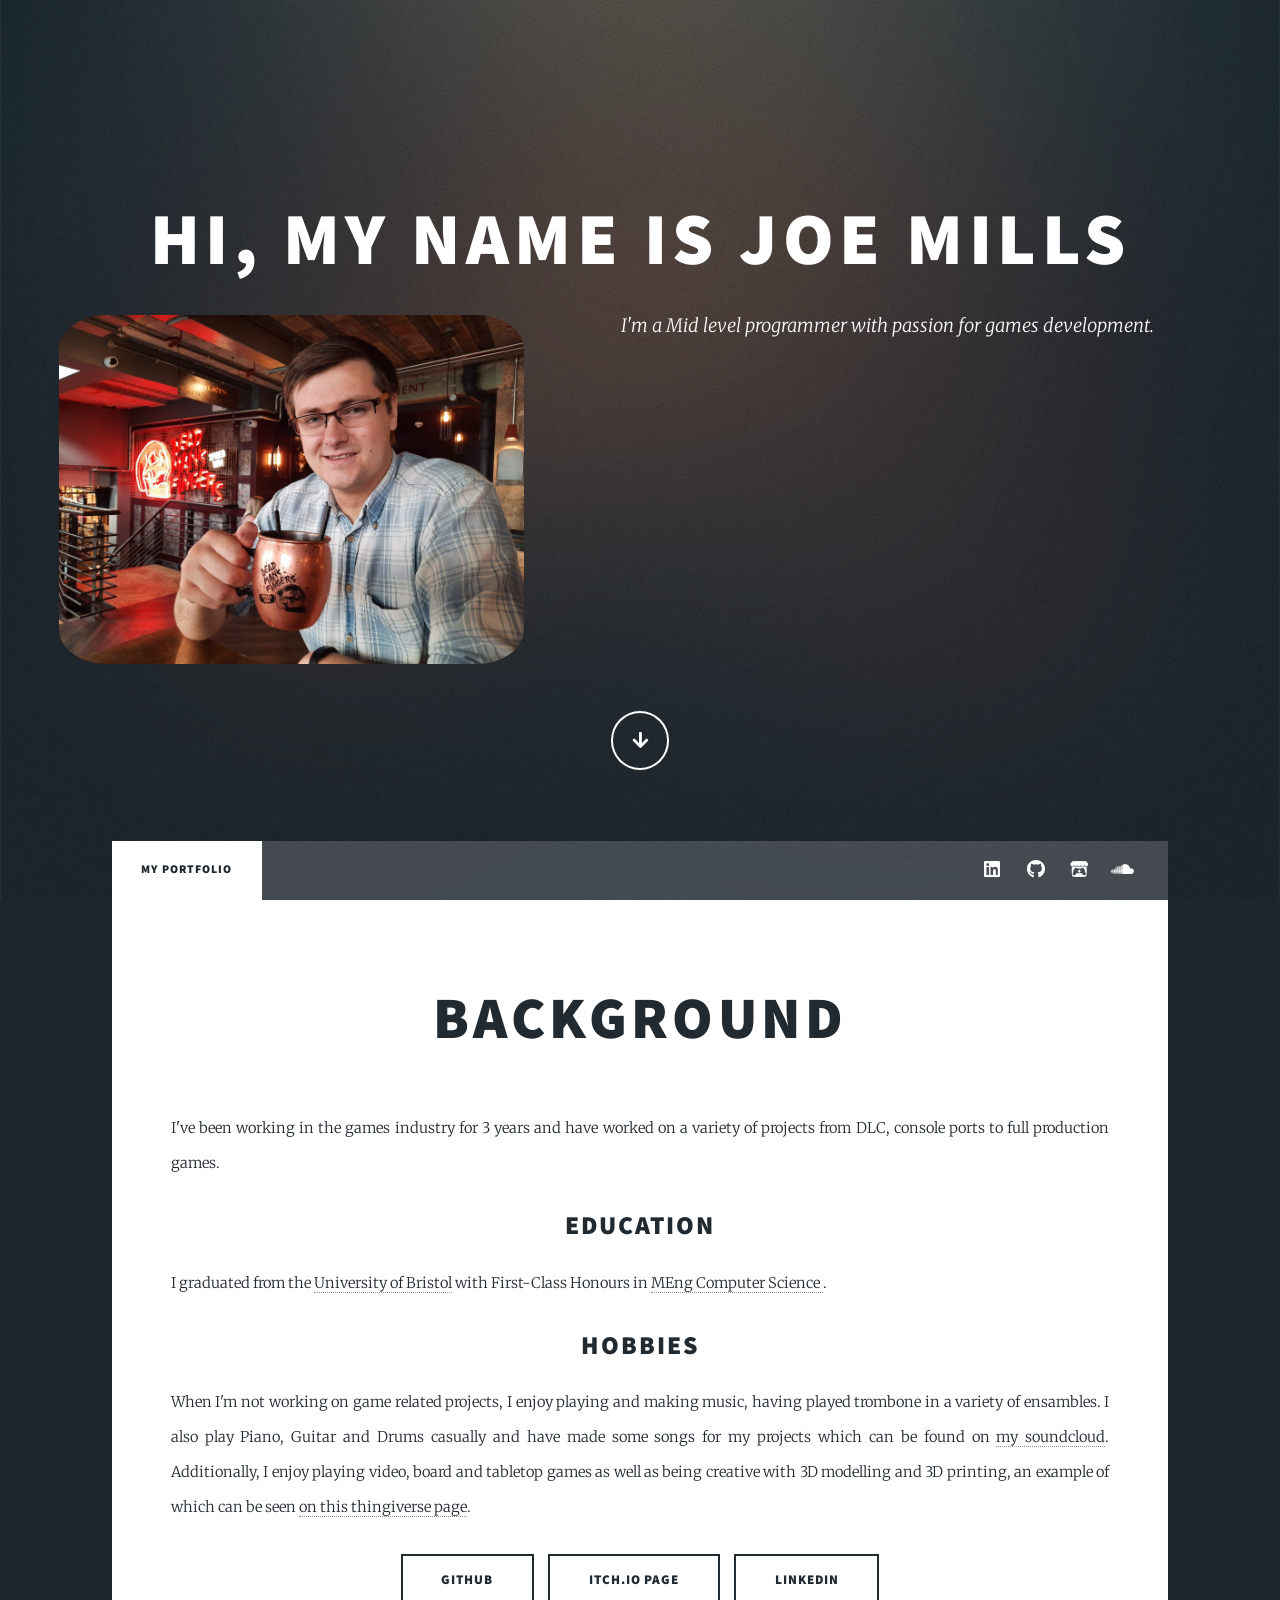
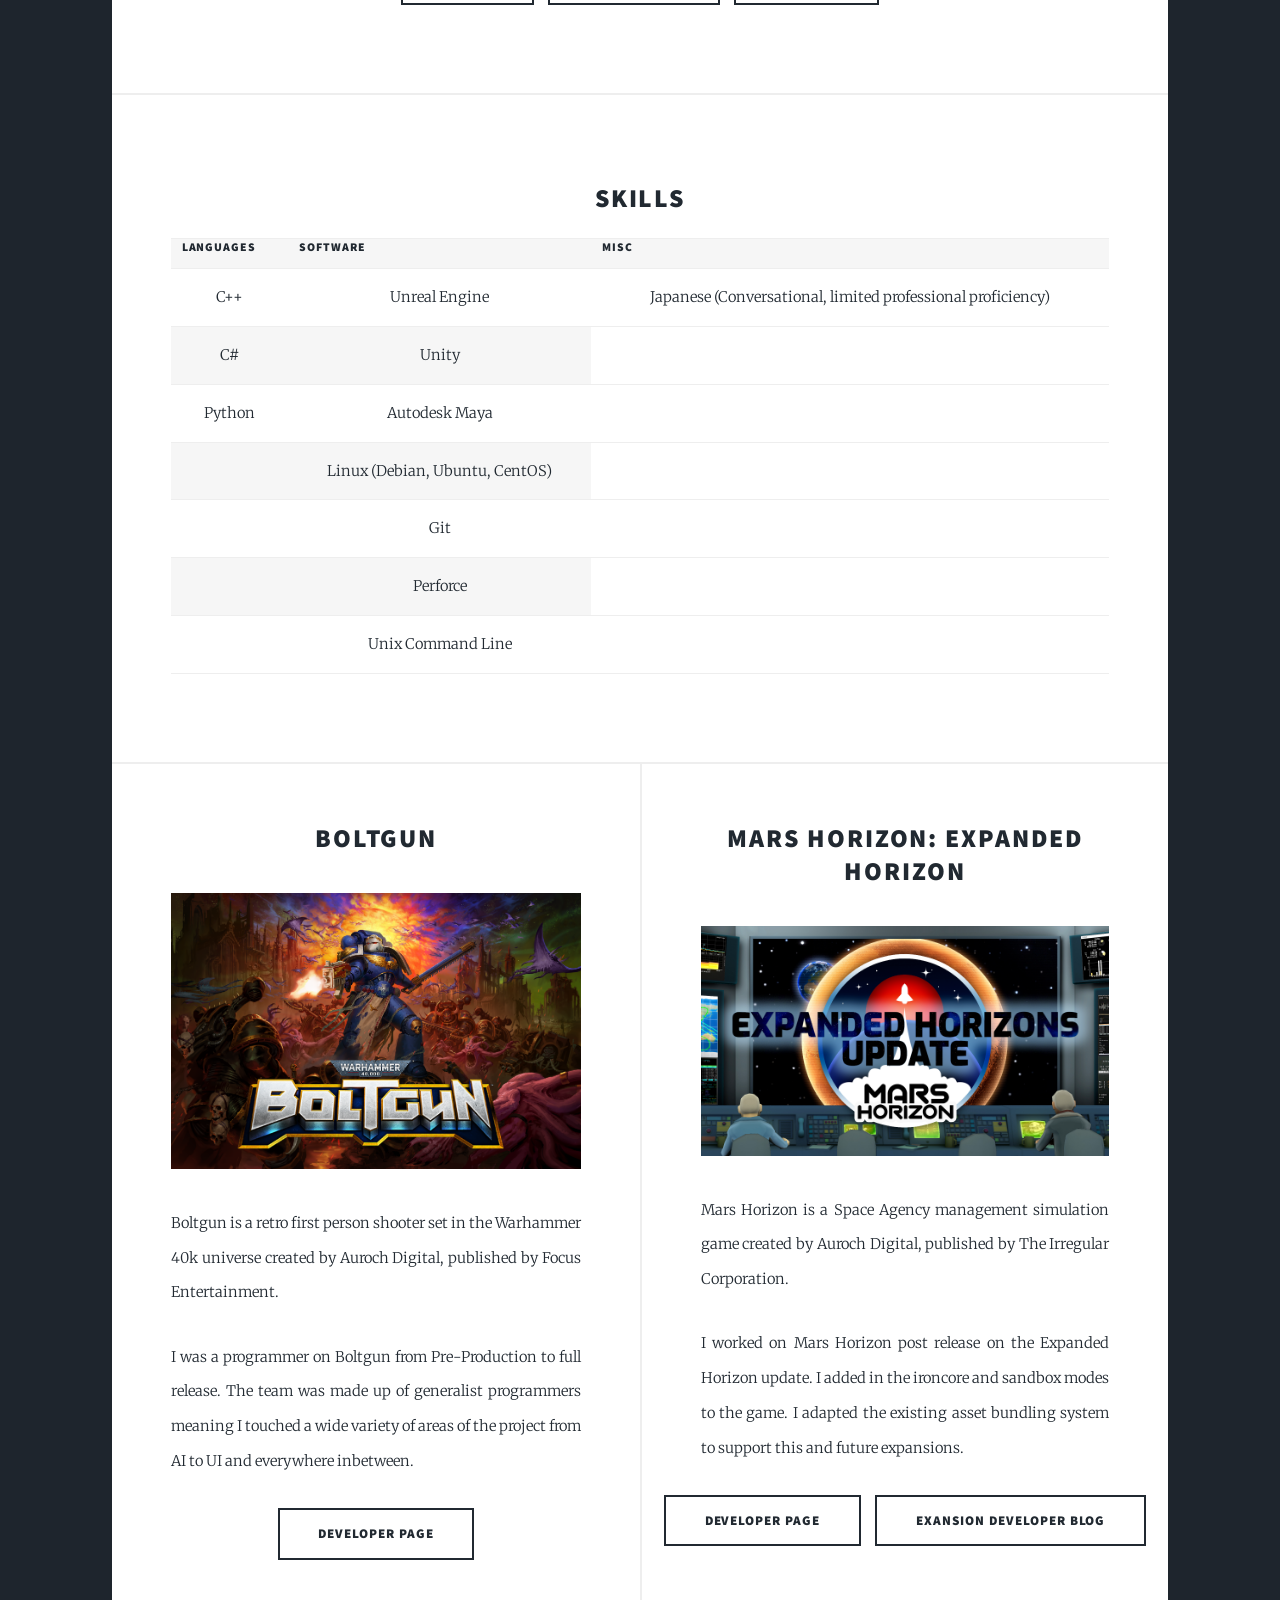
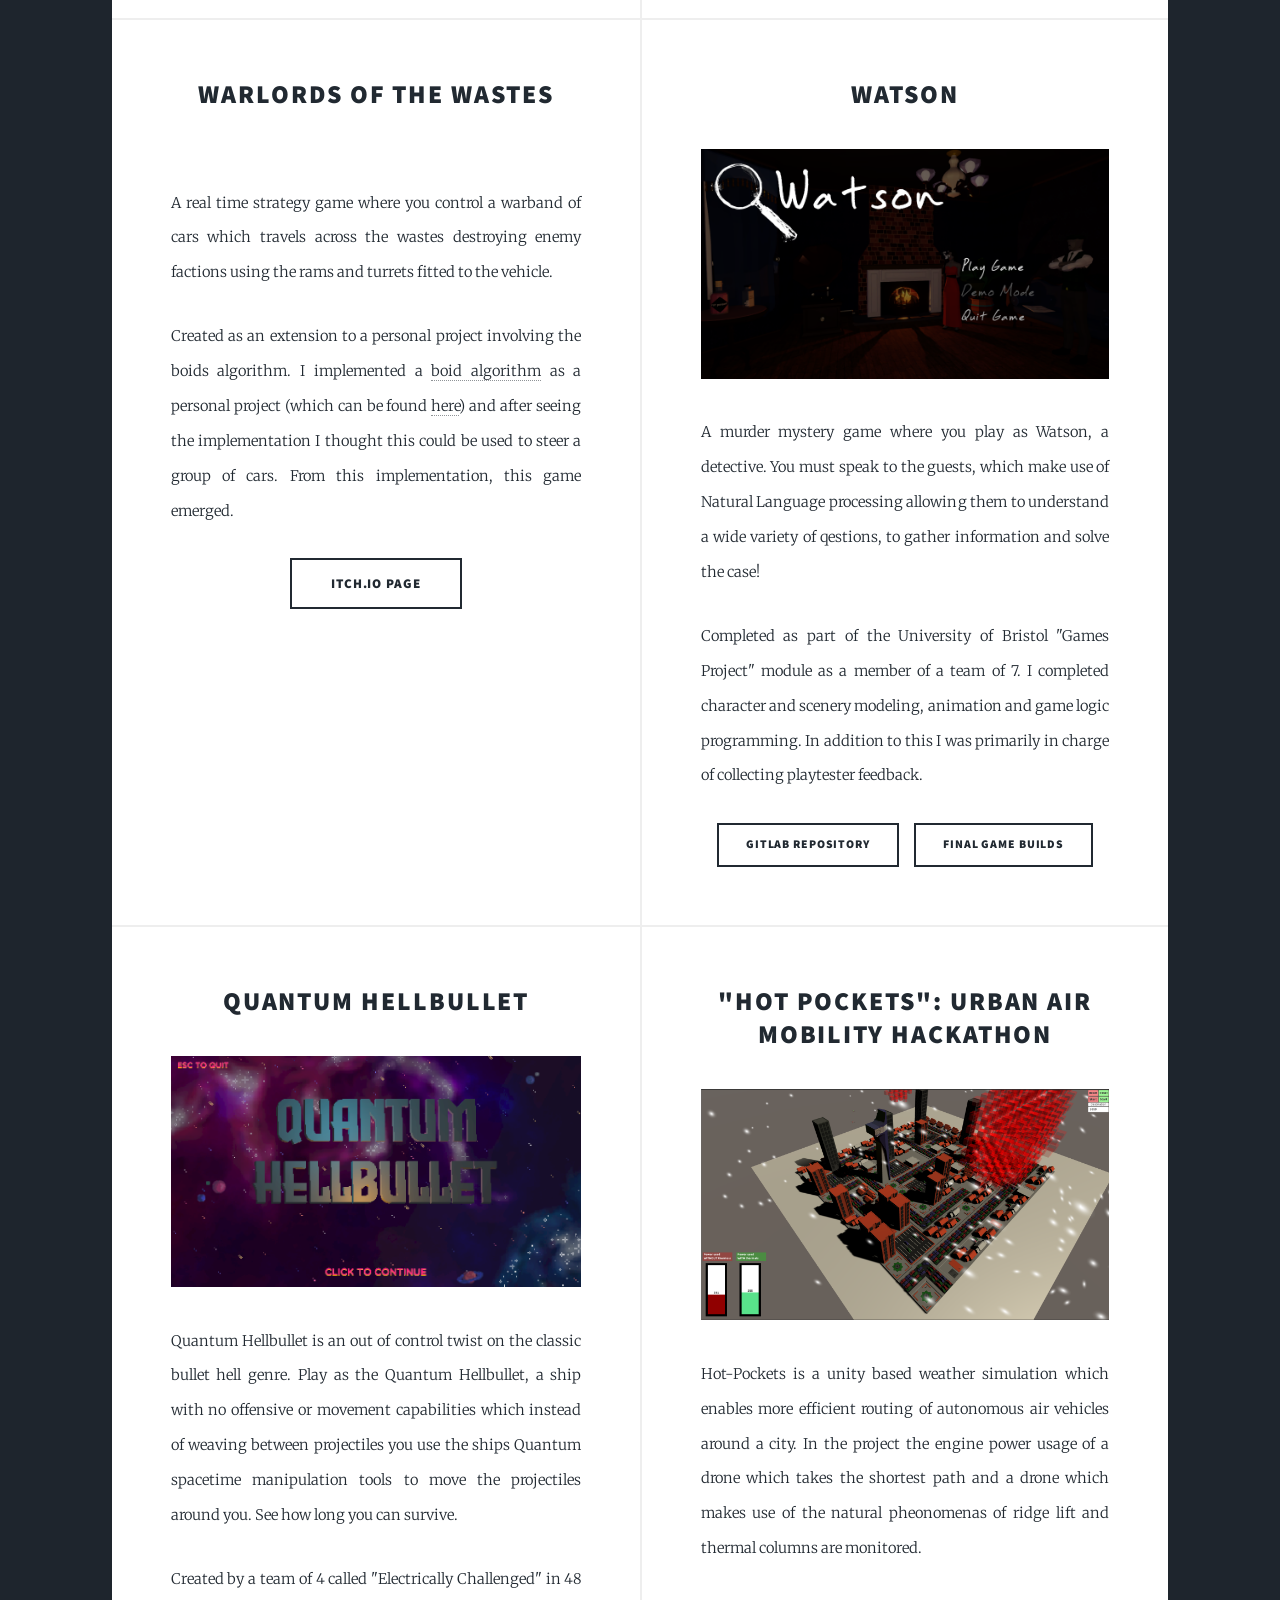
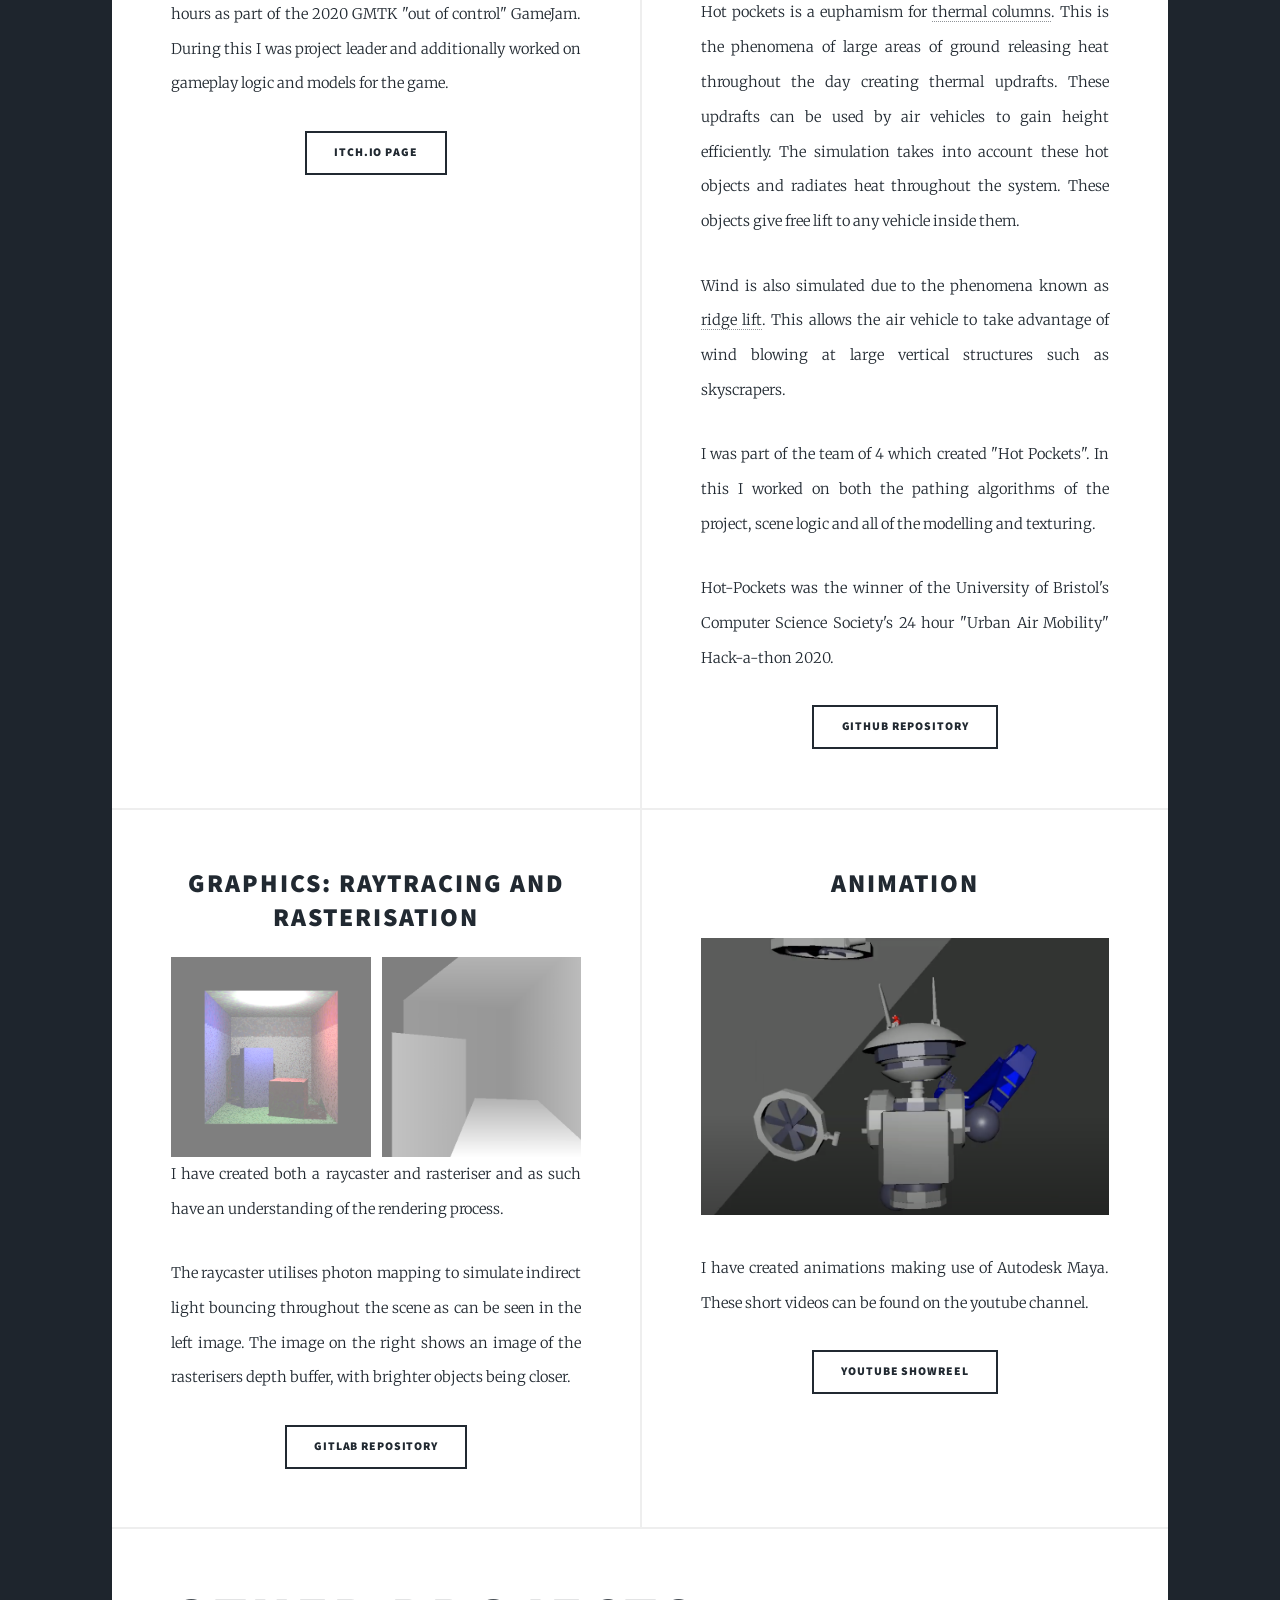
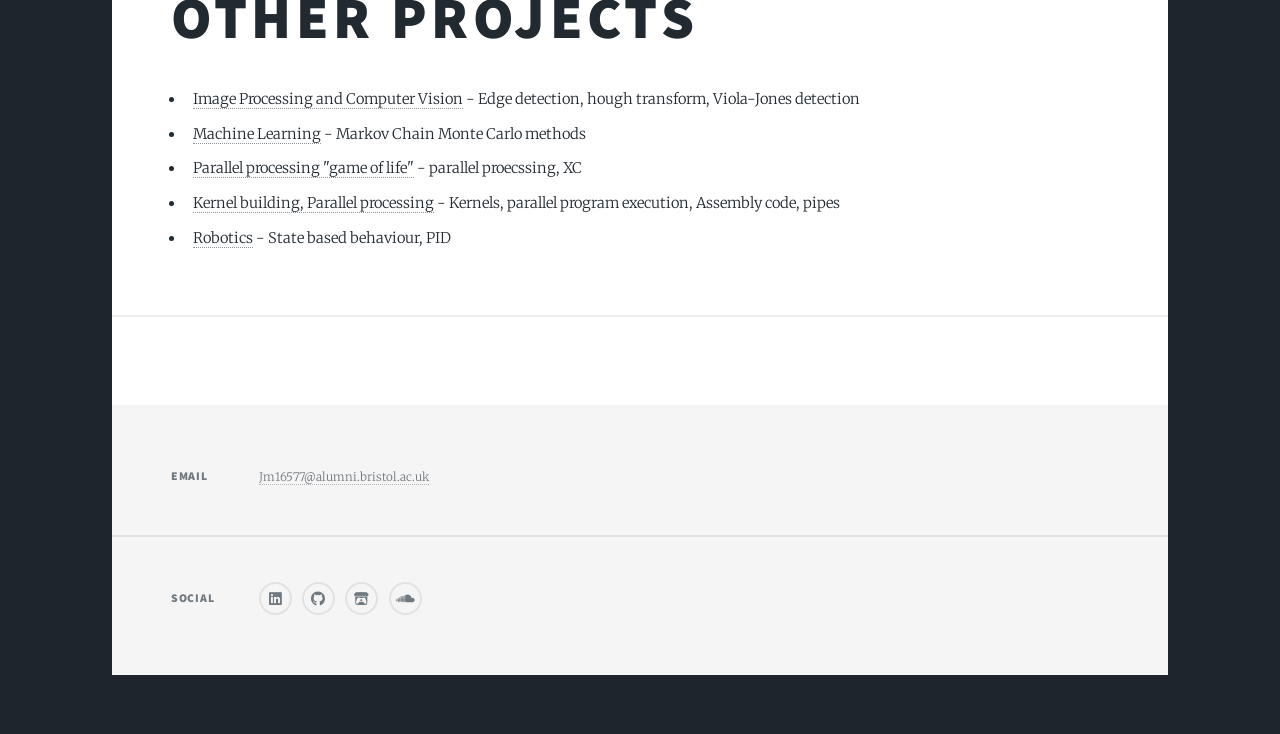
==== index.html @ 76e31ae1 "Adding profesional projects" ====
<!DOCTYPE HTML>
<!--
	Massively by HTML5 UP
	html5up.net | @ajlkn
	Free for personal and commercial use under the CCA 3.0 license (html5up.net/license)
-->

<html>
	<head>
		<title>Joseph Mills Portfolio</title>
		<meta charset="utf-8" />
		<meta name="viewport" content="width=device-width, initial-scale=1, user-scalable=no" />
		<link rel="stylesheet" href="assets/css/main.css" />
		<noscript><link rel="stylesheet" href="assets/css/noscript.css" /></noscript>
	</head>
	<body class="is-preload">

		<!-- Wrapper -->
			<div id="wrapper" class="fade-in">

				<!-- Intro -->
					<div id="intro">
						<h1>Hi, my name is Joe Mills</h1>
						<p>
							<span class="image left"><img src="images/JosephMills.jpg"></img></span>
							I'm a Mid level programmer with passion for games development.
						</p>
						<ul class="actions">
							<li><a href="#main" class="button icon solid solo fa-arrow-down scrolly">Continue</a></li>
						</ul>
					</div>

				<!-- Header -->
					<header id="header">
						<a href="index.html" class="logo">Joe Mills</a>
					</header>

				<!-- Nav -->
					<nav id="nav">
						<ul class="links">
							<li class="active"><a href="index.html">My portfolio</a></li>
						</ul>
						<ul class="icons">
							<li><a href="https://www.linkedin.com/in/joseph-mills-perjoeadastra/" class="icon brands fa-linkedin"><span class="label">LinkedIn</span></a></li>
							<li><a href="https://github.com/PerJoeAdAstra" class="icon brands fa-github"><span class="label">GitHub</span></a></li>
							<li><a href="https://itch.io/profile/plucky" class="icon brands fa-itch-io"><span class="label">Itch</span></a></li>
							<li><a href="https://soundcloud.com/plucky_tunes" class="icon brands fa-soundcloud"><span class="label">soundcloud</span></a></li>
						</ul>
					</nav>

				<!-- Main -->
					<div id="main">

						<!-- Featured Post -->
							<article class="post featured">
								<header class="major">
									<h2>Background</h2>
								</header>
								<p>
									I've been working in the games industry for 3 years and have worked on a variety of projects from DLC, console ports to full production games.
								</p>
								<header class="minor">
									<h2>Education</h2>
								</header>
								<p>
									I graduated from the <a href=https://www.bristol.ac.uk/>University of Bristol</a> with First-Class Honours in <a href=http://www.bristol.ac.uk/study/undergraduate/computer-science/meng-comp-sci/> MEng Computer Science </a>.
								</p>
								<header class="minor">
									<h2>Hobbies</h2>
								</header>
								<p>
									When I'm not working on game related projects, I enjoy playing
									and making music, having played trombone in a
									variety of ensambles. I also play Piano, Guitar and Drums
									casually and have made some songs for my projects which can be
									found on <a href="https://soundcloud.com/plucky_tunes">my soundcloud</a>.
									Additionally, I enjoy playing video, board
								  and tabletop games as well as being creative with 3D
									modelling and 3D printing, an example of which can be seen
									<a href=https://www.thingiverse.com/thing:4607211>on this thingiverse page</a>.
								</p>
								<ul class="actions special">
									<li><a href="https://github.com/PerJoeAdAstra" class="button large">Github</a></li>
									<li><a href="https://itch.io/profile/plucky" class="button large">Itch.io page</a></li>
									<li><a href="https://www.linkedin.com/in/joseph-mills-perjoeadastra/" class="button large">LinkedIn</a></li>
								</ul>
							</article>

							<article class="post featured">
								<header class="minor">
									<h2>Skills</h2>
								</header>
								<table>
									<tr>
										<th>Languages</th>
										<th>Software</th>
										<th>Misc</th>
									</tr>
									<tr>
										<td>C++</td>
										<td>Unreal Engine</td>
										<td>Japanese (Conversational, limited professional proficiency)</td>
									</tr>
								<tr>
									<td>C#</td>
									<td>Unity</td>
								</tr>
								<tr>
									<td>Python</td>
									<td>Autodesk Maya</td>
								</tr>
								<tr>
									<td></td>
									<td>Linux (Debian, Ubuntu, CentOS)</td>
								</tr>
								<tr>
									<td></td>
									<td>Git</td>
								</tr>
								<tr>
									<td></td>
									<td>Perforce</td>
								</tr>
								<tr>
									<td></td>
									<td>Unix Command Line</td>
								</tr>
								</table>
							</article>

						<!-- Posts -->
							<section class="posts">
								<article>
									<header>
										<h2><a href="https://www.aurochdigital.com/warhammer-boltgun">Boltgun</a></h2>
									</header>
									<a href="https://www.aurochdigital.com/warhammer-boltgun" class="image fit"><img src="images/Boltgun.png" alt="" /></a>
									<p>
										Boltgun is a retro first person shooter set in the Warhammer 40k universe created by Auroch Digital, published by Focus Entertainment.
									</p>
									<p>
										I was a programmer on Boltgun from Pre-Production to full release.
										The team was made up of generalist programmers meaning I touched a wide variety of areas
										of the project from AI to UI and everywhere inbetween.
									</p>
									<ul class="actions special">
										<li><a href="https://www.aurochdigital.com/warhammer-boltgun" class="button large">Developer page</a></li>
									</ul>
								</article>
								<article>
									<header>
										<h2><a href="https://www.aurochdigital.com/blog/2021/5/20/mars-horizon-free-update">Mars Horizon: Expanded Horizon</a></h2>
									</header>
									<a href="https://www.aurochdigital.com/blog/2021/5/20/mars-horizon-free-update" class="image fit"><img src="images/MarsHorizon_ExpandedHorizons.png" alt="" /></a>
									<p>
										Mars Horizon is a Space Agency management simulation game created by Auroch Digital, published by The Irregular Corporation.
									</p>
									<p>
										I worked on Mars Horizon post release on the Expanded Horizon update.
										I added in the ironcore and sandbox modes to the game.
										I adapted the existing asset bundling system to support this and future expansions.
									</p>
									<ul class="actions special">
										<li><a href="https://www.aurochdigital.com/marshorizonvideogame" class="button large">Developer Page</a></li>
										<li><a href="https://www.aurochdigital.com/blog/2021/5/20/mars-horizon-free-update" class="button large">Exansion Developer Blog</a></li>
									</ul>
								</article>
								<article>
									<header>
										<h2><a href="https://plucky.itch.io/warlords-of-the-wastes">Warlords of the Wastes</a></h2>
									</header>
									<a href="https://plucky.itch.io/warlords-of-the-wastes" class="image fit"><img src="images/WOTW.png" alt="" /></a>
									<p>
										A real time strategy game where you control a warband of cars
										which travels across the wastes destroying enemy factions using the
										rams and turrets fitted to the vehicle.
									</p>
									<p>
										Created as an extension to a personal project involving the boids algorithm.
										I implemented a <a href="https://en.wikipedia.org/wiki/Boids" >boid algorithm</a>
										as a personal project (which can be found <a href="https://github.com/PerJoeAdAstra/Boids">here</a>)
										and after seeing the implementation I thought this could be used to steer a group of cars.
										From this implementation, this game emerged.
									</p>
									<ul class="actions special">
										<li><a href="https://plucky.itch.io/warlords-of-the-wastes" class="button large">Itch.io page</a></li>
									</ul>
								</article>
								<article>
									<header>
										<h2><a href="https://gitlab.com/uobrassmonkey/game">Watson</h2>
									</header>
									<a href="https://gitlab.com/uobrassmonkey/game" class="image fit"><img src="images/Watson.png" alt="" /></a>
									<p>
										A murder mystery game where you play as Watson, a detective.
										You must speak to the guests, which make use of Natural Language processing
										allowing them to understand a wide variety of qestions, to gather information
										and solve the case!
									</p>
									<p>
										Completed as part of the University of Bristol "Games Project"
										module as a member of a team of 7. I completed character and scenery modeling,
										animation and game logic programming. In addition to this I was primarily in charge of collecting
										playtester feedback.
									</p>
									<ul class="actions special">
										<li><a href="https://gitlab.com/uobrassmonkey/game" class="button">GitLab Repository</a></li>
										<li><a href="https://gitlab.com/uobrassmonkey/game/-/tree/refactor-code-tidying/BuiltGame" class="button">Final Game builds</a></li>
									</ul>
								</article>
								<article>
									<header>
										<h2><a href="https://electrically-challenged.itch.io/quantum-hellbullet">Quantum Hellbullet</h2>
									</header>
									<a href="https://electrically-challenged.itch.io/quantum-hellbullet" class="image fit"><img src="images/QuantumHellbullet.png" alt="" /></a>
									<p>
										Quantum Hellbullet is an out of control twist on the classic bullet hell genre.
										Play as the Quantum Hellbullet, a ship with no offensive or movement capabilities
										which instead of weaving between projectiles you use the ships Quantum
										spacetime manipulation tools to move the projectiles around you. See how long you
										can survive.
									</p>
									<p>
										Created by a team of 4 called "Electrically Challenged" in 48 hours
										as part of the 2020 GMTK "out of control" GameJam.
										During this I was project leader and additionally worked on gameplay logic and models for the game.
									</p>
									<ul class="actions special">
										<li><a href="https://electrically-challenged.itch.io/quantum-hellbullet" class="button">Itch.io page</a></li>
									</ul>
								</article>
								<article>
									<header>
										<h2><a href="https://github.com/PerJoeAdAstra/Hot-Pockets">"Hot Pockets": Urban Air Mobility Hackathon</a></h2>
									</header>
									<a href="https://github.com/PerJoeAdAstra/Hot-Pockets" class="image fit"><img src="images/HotPockets.png" alt="" /></a>
									<p>
										Hot-Pockets is a unity based weather simulation which enables more efficient
										routing of autonomous air vehicles around a city. In the project the engine power
										usage of a drone which takes the shortest path and a drone which makes use of the
										natural pheonomenas of ridge lift and thermal columns are monitored.
									</p>
									<p>
										Hot pockets is a euphamism for <a href="https://en.wikipedia.org/wiki/Thermal">thermal columns</a>.

										This is the phenomena of large areas of ground releasing heat throughout the day creating thermal updrafts.
										These updrafts can be used by air vehicles to gain height efficiently. The simulation takes into account these hot objects and radiates heat
										throughout the system. These objects give free lift to any vehicle inside them.
									</p>
									<p>
										Wind is also simulated due to the phenomena known as <a href="https://en.wikipedia.org/wiki/Ridge_lift">ridge lift</a>.
										This allows the air vehicle to take advantage of wind blowing at large vertical structures such as skyscrapers.
									</p>
									<p>
										I was part of the team of 4 which created "Hot Pockets". In this I worked on both the pathing algorithms of the project,
										scene logic and all of the modelling and texturing.
									</p>
									<p>
										Hot-Pockets was the winner of the University of Bristol's Computer Science Society's 24 hour "Urban Air Mobility" Hack-a-thon 2020.
									</p>
									<ul class="actions special">
										<li><a href="https://github.com/PerJoeAdAstra/Hot-Pockets" class="button">Github Repository</a></li>
									</ul>
								</article>
								<article>
									<header>
										<h2><a href="#">Graphics: Raytracing and Rasterisation</a></h2>
									</header>

									<div class="row gtr-50 gtr-uniform">
										<div class="col-6">
											<a href="#" class="image fit">
												<img src="images/raytracing.bmp" alt=""></img>
											</a>
										</div>
										<div class="col-6">
											<a href="#" class="image fit">
												<img src="images/depthBuffer.bmp" alt=""></img>
											</a>
										</div>
									</div>
									<p>
										I have created both a raycaster and rasteriser and as such have an understanding of the rendering process.
									</p>
									<p>
										The raycaster utilises photon mapping to simulate indirect light bouncing throughout the scene as can be seen in the left image.
										The image on the right shows an image of the rasterisers depth buffer, with brighter objects being closer.
									</p>

									<ul class="actions special">
										<li><a href="https://gitlab.com/hs16597/graphics-coursework" class="button">Gitlab Repository</a></li>
									</ul>
								</article>
								<article>
									<header>
										<h2><a href="https://www.youtube.com/channel/UCzF8soazkoZIZgIssEN3vqQ">Animation</h2>
									</header>
									<a href="https://www.youtube.com/watch?v=5LSQkCvs8j0" class="image fit"><img src="images/animation.png" alt="" /></a>
									<p>
										I have created animations making use of Autodesk Maya.
										These short videos can be found on the youtube channel.
									</p>
									<ul class="actions special">
										<li><a href="https://www.youtube.com/channel/UCzF8soazkoZIZgIssEN3vqQ" class="button">Youtube Showreel</a></li>
									</ul>
								</article>
							</section>

							<section>
								<header>
									<h1>
										Other Projects
									</h1>
									<ul>
										<li><a href="https://github.com/PerJoeAdAstra/IPCV">Image Processing and Computer Vision</a> - Edge detection, hough transform, Viola-Jones detection</li>
										<li><a href="https://github.com/PerJoeAdAstra/MachineLearning">Machine Learning</a> - Markov Chain Monte Carlo methods</li>
										<li><a href="https://github.com/PerJoeAdAstra/ParallelComputing">Parallel processing "game of life"</a> - parallel proecssing, XC</li>
										<li><a href="https://github.com/PerJoeAdAstra/Kernel">Kernel building, Parallel processing</a> - Kernels, parallel program execution, Assembly code, pipes</li>
										<li><a href="https://github.com/PerJoeAdAstra/Robotics_Systems">Robotics</a> - State based behaviour, PID</li>
										<!--<li>SPE - Project management, </li>-->
										<!--<li>Symbols Patterns and Signals - K-means clustering, </li>-->
									</ul>
								</header>
							</section>

						<!-- Footer -->
							<footer>
							</footer>

					</div>

				<!-- Footer -->
					<footer id="footer">
						<section class="split contact">
							<section>
								<h3>Email</h3>
								<p><a href="#">Jm16577@alumni.bristol.ac.uk</a></p>
							</section>
							<section>
								<h3>Social</h3>
								<ul class="icons alt">
									<li><a href="https://www.linkedin.com/in/joseph-mills-perjoeadastra/" class="icon brands alt fa-linkedin"><span class="label">LinkedIn</span></a></li>
									<li><a href="https://github.com/PerJoeAdAstra" class="icon brands alt fa-github"><span class="label">GitHub</span></a></li>
									<li><a href="https://itch.io/profile/plucky" class="icon brands fa-itch-io"><span class="label">Itch</span></a></li>
									<li><a href="https://soundcloud.com/plucky_tunes" class="icon brands fa-soundcloud"><span class="label">soundcloud</span></a></li>
								</ul>
							</section>
						</section>
					</footer>

				<!-- Copyright
					<div id="copyright">
						<ul><li>&copy; Untitled</li><li>Design: <a href="https://html5up.net">HTML5 UP</a></li></ul>
					</div>
				-->
				<div id="copyright">
				</div>

			</div>

		<!-- Scripts -->
			<script src="assets/js/jquery.min.js"></script>
			<script src="assets/js/jquery.scrollex.min.js"></script>
			<script src="assets/js/jquery.scrolly.min.js"></script>
			<script src="assets/js/browser.min.js"></script>
			<script src="assets/js/breakpoints.min.js"></script>
			<script src="assets/js/util.js"></script>
			<script src="assets/js/main.js"></script>

	</body>
</html>
---- assets/css/main.css ----
@import url(fontawesome-all.min.css);
@import url("https://fonts.googleapis.com/css?family=Merriweather:300,700,300italic,700italic|Source+Sans+Pro:900");

/*
	Massively by HTML5 UP
	html5up.net | @ajlkn
	Free for personal and commercial use under the CCA 3.0 license (html5up.net/license)
*/

html, body, div, span, applet, object,
iframe, h1, h2, h3, h4, h5, h6, p, blockquote,
pre, a, abbr, acronym, address, big, cite,
code, del, dfn, em, img, ins, kbd, q, s, samp,
small, strike, strong, sub, sup, tt, var, b,
u, i, center, dl, dt, dd, ol, ul, li, fieldset,
form, label, legend, table, caption, tbody,
tfoot, thead, tr, th, td, article, aside,
canvas, details, embed, figure, figcaption,
footer, header, hgroup, menu, nav, output, ruby,
section, summary, time, mark, audio, video {
	margin: 0;
	padding: 0;
	border: 0;
	font-size: 100%;
	font: inherit;
	vertical-align: baseline;}

article, aside, details, figcaption, figure,
footer, header, hgroup, menu, nav, section {
	display: block;}

body {
	line-height: 1;
}

ol, ul {
	list-style: none;
}

blockquote, q {
	quotes: none;
}

	blockquote:before, blockquote:after, q:before, q:after {
		content: '';
		content: none;
	}

table {
	border-collapse: collapse;
	border-spacing: 0;
}

body {
	-webkit-text-size-adjust: none;
}

mark {
	background-color: transparent;
	color: inherit;
}

input::-moz-focus-inner {
	border: 0;
	padding: 0;
}

input, select, textarea {
	-moz-appearance: none;
	-webkit-appearance: none;
	-ms-appearance: none;
	appearance: none;
}

/* Basic */

	@-ms-viewport {
		width: device-width;
	}

	body {
		-ms-overflow-style: scrollbar;
	}

	@media screen and (max-width: 480px) {

		html, body {
			min-width: 320px;
		}

	}

	html {
		box-sizing: border-box;
	}

	*, *:before, *:after {
		box-sizing: inherit;
	}

	body {
		background-color: #1e252d;
	}

		body.is-preload *, body.is-preload *:before, body.is-preload *:after {
			-moz-animation: none !important;
			-webkit-animation: none !important;
			-ms-animation: none !important;
			animation: none !important;
			-moz-transition: none !important;
			-webkit-transition: none !important;
			-ms-transition: none !important;
			transition: none !important;
		}

/* Type */

	html {
		font-size: 16pt;
	}

		@media screen and (max-width: 1680px) {

			html {
				font-size: 12pt;
			}

		}

		@media screen and (max-width: 1280px) {

			html {
				font-size: 11pt;
			}

		}

		@media screen and (max-width: 360px) {

			html {
				font-size: 10pt;
			}

		}

	body {
		color: #212931;
	}

	body, input, select, textarea {
		font-family: "Merriweather", Georgia, serif;
		font-weight: 300;
		font-size: 1rem;
		line-height: 2.375;
	}

	a {
		-moz-transition: color 0.2s ease-in-out, background-color 0.2s ease-in-out, border-color 0.2s ease-in-out, box-shadow 0.2s ease-in-out;
		-webkit-transition: color 0.2s ease-in-out, background-color 0.2s ease-in-out, border-color 0.2s ease-in-out, box-shadow 0.2s ease-in-out;
		-ms-transition: color 0.2s ease-in-out, background-color 0.2s ease-in-out, border-color 0.2s ease-in-out, box-shadow 0.2s ease-in-out;
		transition: color 0.2s ease-in-out, background-color 0.2s ease-in-out, border-color 0.2s ease-in-out, box-shadow 0.2s ease-in-out;
		border-bottom: dotted 1px;
		text-decoration: none;
	}

		a:hover {
			border-bottom-color: transparent;
		}

	strong, b {
		font-weight: 600;
	}

	em, i {
		font-style: italic;
	}

	p {
		text-align: justify;
		margin: 0 0 2rem 0;
	}

	h1, h2, h3, h4, h5, h6 {
		font-family: "Source Sans Pro", Helvetica, sans-serif;
		font-weight: 900;
		line-height: 1.5;
		letter-spacing: 0.075em;
		text-transform: uppercase;
		margin: 0 0 1rem 0;
	}

		h1 a, h2 a, h3 a, h4 a, h5 a, h6 a {
			border-bottom: 0;
			color: inherit;
			text-decoration: none;
		}

	h1 {
		font-size: 4rem;
		line-height: 1.1;
		margin: 0 0 2rem 0;
	}

	h2 {
		font-size: 1.75rem;
		line-height: 1.3;
		margin: 0 0 1.5rem 0;
	}

	h3 {
		font-size: 1.25rem;
		margin: 0 0 1.5rem 0;
	}

	h4 {
		font-size: 1rem;
	}

	h5 {
		font-size: 0.9rem;
	}

	h6 {
		font-size: 0.8rem;
	}

	sub {
		font-size: 0.8rem;
		position: relative;
		top: 0.5rem;
	}

	sup {
		font-size: 0.8rem;
		position: relative;
		top: -0.5rem;
	}

	blockquote {
		border-left: solid 4px;
		font-style: italic;
		margin: 0 0 2rem 0;
		padding: 0.5rem 0 0.5rem 2rem;
	}

	code {
		border: solid 2px;
		font-family: "Courier New", monospace;
		font-size: 0.9rem;
		margin: 0 0.25rem;
		padding: 0.25rem 0.65rem;
	}

	pre {
		-webkit-overflow-scrolling: touch;
		font-family: "Courier New", monospace;
		font-size: 0.9rem;
		margin: 0 0 2rem 0;
	}

		pre code {
			display: block;
			line-height: 1.75;
			padding: 1rem 1.5rem;
			overflow-x: auto;
		}

	hr {
		border: 0;
		border-bottom: solid 2px;
		margin: 3rem 0;
	}

		hr.major {
			margin: 5rem 0;
		}

	.align-left {
		text-align: left;
	}

	.align-center {
		text-align: center;
	}

	.align-right {
		text-align: right;
	}

	input, select, textarea {
		color: #212931;
	}

	a {
		color: #212931;
		border-bottom-color: rgba(33, 41, 49, 0.5);
	}

		a:hover {
			border-bottom-color: transparent;
			color: #18bfef !important;
		}

	strong, b {
		color: #212931;
	}

	h1, h2, h3, h4, h5, h6 {
		color: #212931;
	}

	blockquote {
		border-left-color: #eeeeee;
	}

	code {
		background: rgba(220, 220, 220, 0.25);
		border-color: #eeeeee;
	}

	hr {
		border-bottom-color: #eeeeee;
	}

/* Row */

	.row {
		display: flex;
		flex-wrap: wrap;
		box-sizing: border-box;
		align-items: stretch;
	}

		.row > * {
			box-sizing: border-box;
		}

		.row.gtr-uniform > * > :last-child {
			margin-bottom: 0;
		}

		.row.aln-left {
			justify-content: flex-start;
		}

		.row.aln-center {
			justify-content: center;
		}

		.row.aln-right {
			justify-content: flex-end;
		}

		.row.aln-top {
			align-items: flex-start;
		}

		.row.aln-middle {
			align-items: center;
		}

		.row.aln-bottom {
			align-items: flex-end;
		}

		.row > .imp {
			order: -1;
		}

		.row > .col-1 {
			width: 8.33333%;
		}

		.row > .off-1 {
			margin-left: 8.33333%;
		}

		.row > .col-2 {
			width: 16.66667%;
		}

		.row > .off-2 {
			margin-left: 16.66667%;
		}

		.row > .col-3 {
			width: 25%;
		}

		.row > .off-3 {
			margin-left: 25%;
		}

		.row > .col-4 {
			width: 33.33333%;
		}

		.row > .off-4 {
			margin-left: 33.33333%;
		}

		.row > .col-5 {
			width: 41.66667%;
		}

		.row > .off-5 {
			margin-left: 41.66667%;
		}

		.row > .col-6 {
			width: 50%;
		}

		.row > .off-6 {
			margin-left: 50%;
		}

		.row > .col-7 {
			width: 58.33333%;
		}

		.row > .off-7 {
			margin-left: 58.33333%;
		}

		.row > .col-8 {
			width: 66.66667%;
		}

		.row > .off-8 {
			margin-left: 66.66667%;
		}

		.row > .col-9 {
			width: 75%;
		}

		.row > .off-9 {
			margin-left: 75%;
		}

		.row > .col-10 {
			width: 83.33333%;
		}

		.row > .off-10 {
			margin-left: 83.33333%;
		}

		.row > .col-11 {
			width: 91.66667%;
		}

		.row > .off-11 {
			margin-left: 91.66667%;
		}

		.row > .col-12 {
			width: 100%;
		}

		.row > .off-12 {
			margin-left: 100%;
		}

		.row.gtr-0 {
			margin-top: 0;
			margin-left: 0rem;
		}

			.row.gtr-0 > * {
				padding: 0 0 0 0rem;
			}

			.row.gtr-0.gtr-uniform {
				margin-top: 0rem;
			}

				.row.gtr-0.gtr-uniform > * {
					padding-top: 0rem;
				}

		.row.gtr-25 {
			margin-top: 0;
			margin-left: -0.375rem;
		}

			.row.gtr-25 > * {
				padding: 0 0 0 0.375rem;
			}

			.row.gtr-25.gtr-uniform {
				margin-top: -0.375rem;
			}

				.row.gtr-25.gtr-uniform > * {
					padding-top: 0.375rem;
				}

		.row.gtr-50 {
			margin-top: 0;
			margin-left: -0.75rem;
		}

			.row.gtr-50 > * {
				padding: 0 0 0 0.75rem;
			}

			.row.gtr-50.gtr-uniform {
				margin-top: -0.75rem;
			}

				.row.gtr-50.gtr-uniform > * {
					padding-top: 0.75rem;
				}

		.row {
			margin-top: 0;
			margin-left: -1.5rem;
		}

			.row > * {
				padding: 0 0 0 1.5rem;
			}

			.row.gtr-uniform {
				margin-top: -1.5rem;
			}

				.row.gtr-uniform > * {
					padding-top: 1.5rem;
				}

		.row.gtr-150 {
			margin-top: 0;
			margin-left: -2.25rem;
		}

			.row.gtr-150 > * {
				padding: 0 0 0 2.25rem;
			}

			.row.gtr-150.gtr-uniform {
				margin-top: -2.25rem;
			}

				.row.gtr-150.gtr-uniform > * {
					padding-top: 2.25rem;
				}

		.row.gtr-200 {
			margin-top: 0;
			margin-left: -3rem;
		}

			.row.gtr-200 > * {
				padding: 0 0 0 3rem;
			}

			.row.gtr-200.gtr-uniform {
				margin-top: -3rem;
			}

				.row.gtr-200.gtr-uniform > * {
					padding-top: 3rem;
				}

		@media screen and (max-width: 1680px) {

			.row {
				display: flex;
				flex-wrap: wrap;
				box-sizing: border-box;
				align-items: stretch;
			}

				.row > * {
					box-sizing: border-box;
				}

				.row.gtr-uniform > * > :last-child {
					margin-bottom: 0;
				}

				.row.aln-left {
					justify-content: flex-start;
				}

				.row.aln-center {
					justify-content: center;
				}

				.row.aln-right {
					justify-content: flex-end;
				}

				.row.aln-top {
					align-items: flex-start;
				}

				.row.aln-middle {
					align-items: center;
				}

				.row.aln-bottom {
					align-items: flex-end;
				}

				.row > .imp-xlarge {
					order: -1;
				}

				.row > .col-1-xlarge {
					width: 8.33333%;
				}

				.row > .off-1-xlarge {
					margin-left: 8.33333%;
				}

				.row > .col-2-xlarge {
					width: 16.66667%;
				}

				.row > .off-2-xlarge {
					margin-left: 16.66667%;
				}

				.row > .col-3-xlarge {
					width: 25%;
				}

				.row > .off-3-xlarge {
					margin-left: 25%;
				}

				.row > .col-4-xlarge {
					width: 33.33333%;
				}

				.row > .off-4-xlarge {
					margin-left: 33.33333%;
				}

				.row > .col-5-xlarge {
					width: 41.66667%;
				}

				.row > .off-5-xlarge {
					margin-left: 41.66667%;
				}

				.row > .col-6-xlarge {
					width: 50%;
				}

				.row > .off-6-xlarge {
					margin-left: 50%;
				}

				.row > .col-7-xlarge {
					width: 58.33333%;
				}

				.row > .off-7-xlarge {
					margin-left: 58.33333%;
				}

				.row > .col-8-xlarge {
					width: 66.66667%;
				}

				.row > .off-8-xlarge {
					margin-left: 66.66667%;
				}

				.row > .col-9-xlarge {
					width: 75%;
				}

				.row > .off-9-xlarge {
					margin-left: 75%;
				}

				.row > .col-10-xlarge {
					width: 83.33333%;
				}

				.row > .off-10-xlarge {
					margin-left: 83.33333%;
				}

				.row > .col-11-xlarge {
					width: 91.66667%;
				}

				.row > .off-11-xlarge {
					margin-left: 91.66667%;
				}

				.row > .col-12-xlarge {
					width: 100%;
				}

				.row > .off-12-xlarge {
					margin-left: 100%;
				}

				.row.gtr-0 {
					margin-top: 0;
					margin-left: 0rem;
				}

					.row.gtr-0 > * {
						padding: 0 0 0 0rem;
					}

					.row.gtr-0.gtr-uniform {
						margin-top: 0rem;
					}

						.row.gtr-0.gtr-uniform > * {
							padding-top: 0rem;
						}

				.row.gtr-25 {
					margin-top: 0;
					margin-left: -0.375rem;
				}

					.row.gtr-25 > * {
						padding: 0 0 0 0.375rem;
					}

					.row.gtr-25.gtr-uniform {
						margin-top: -0.375rem;
					}

						.row.gtr-25.gtr-uniform > * {
							padding-top: 0.375rem;
						}

				.row.gtr-50 {
					margin-top: 0;
					margin-left: -0.75rem;
				}

					.row.gtr-50 > * {
						padding: 0 0 0 0.75rem;
					}

					.row.gtr-50.gtr-uniform {
						margin-top: -0.75rem;
					}

						.row.gtr-50.gtr-uniform > * {
							padding-top: 0.75rem;
						}

				.row {
					margin-top: 0;
					margin-left: -1.5rem;
				}

					.row > * {
						padding: 0 0 0 1.5rem;
					}

					.row.gtr-uniform {
						margin-top: -1.5rem;
					}

						.row.gtr-uniform > * {
							padding-top: 1.5rem;
						}

				.row.gtr-150 {
					margin-top: 0;
					margin-left: -2.25rem;
				}

					.row.gtr-150 > * {
						padding: 0 0 0 2.25rem;
					}

					.row.gtr-150.gtr-uniform {
						margin-top: -2.25rem;
					}

						.row.gtr-150.gtr-uniform > * {
							padding-top: 2.25rem;
						}

				.row.gtr-200 {
					margin-top: 0;
					margin-left: -3rem;
				}

					.row.gtr-200 > * {
						padding: 0 0 0 3rem;
					}

					.row.gtr-200.gtr-uniform {
						margin-top: -3rem;
					}

						.row.gtr-200.gtr-uniform > * {
							padding-top: 3rem;
						}

		}

		@media screen and (max-width: 1280px) {

			.row {
				display: flex;
				flex-wrap: wrap;
				box-sizing: border-box;
				align-items: stretch;
			}

				.row > * {
					box-sizing: border-box;
				}

				.row.gtr-uniform > * > :last-child {
					margin-bottom: 0;
				}

				.row.aln-left {
					justify-content: flex-start;
				}

				.row.aln-center {
					justify-content: center;
				}

				.row.aln-right {
					justify-content: flex-end;
				}

				.row.aln-top {
					align-items: flex-start;
				}

				.row.aln-middle {
					align-items: center;
				}

				.row.aln-bottom {
					align-items: flex-end;
				}

				.row > .imp-large {
					order: -1;
				}

				.row > .col-1-large {
					width: 8.33333%;
				}

				.row > .off-1-large {
					margin-left: 8.33333%;
				}

				.row > .col-2-large {
					width: 16.66667%;
				}

				.row > .off-2-large {
					margin-left: 16.66667%;
				}

				.row > .col-3-large {
					width: 25%;
				}

				.row > .off-3-large {
					margin-left: 25%;
				}

				.row > .col-4-large {
					width: 33.33333%;
				}

				.row > .off-4-large {
					margin-left: 33.33333%;
				}

				.row > .col-5-large {
					width: 41.66667%;
				}

				.row > .off-5-large {
					margin-left: 41.66667%;
				}

				.row > .col-6-large {
					width: 50%;
				}

				.row > .off-6-large {
					margin-left: 50%;
				}

				.row > .col-7-large {
					width: 58.33333%;
				}

				.row > .off-7-large {
					margin-left: 58.33333%;
				}

				.row > .col-8-large {
					width: 66.66667%;
				}

				.row > .off-8-large {
					margin-left: 66.66667%;
				}

				.row > .col-9-large {
					width: 75%;
				}

				.row > .off-9-large {
					margin-left: 75%;
				}

				.row > .col-10-large {
					width: 83.33333%;
				}

				.row > .off-10-large {
					margin-left: 83.33333%;
				}

				.row > .col-11-large {
					width: 91.66667%;
				}

				.row > .off-11-large {
					margin-left: 91.66667%;
				}

				.row > .col-12-large {
					width: 100%;
				}

				.row > .off-12-large {
					margin-left: 100%;
				}

				.row.gtr-0 {
					margin-top: 0;
					margin-left: 0rem;
				}

					.row.gtr-0 > * {
						padding: 0 0 0 0rem;
					}

					.row.gtr-0.gtr-uniform {
						margin-top: 0rem;
					}

						.row.gtr-0.gtr-uniform > * {
							padding-top: 0rem;
						}

				.row.gtr-25 {
					margin-top: 0;
					margin-left: -0.375rem;
				}

					.row.gtr-25 > * {
						padding: 0 0 0 0.375rem;
					}

					.row.gtr-25.gtr-uniform {
						margin-top: -0.375rem;
					}

						.row.gtr-25.gtr-uniform > * {
							padding-top: 0.375rem;
						}

				.row.gtr-50 {
					margin-top: 0;
					margin-left: -0.75rem;
				}

					.row.gtr-50 > * {
						padding: 0 0 0 0.75rem;
					}

					.row.gtr-50.gtr-uniform {
						margin-top: -0.75rem;
					}

						.row.gtr-50.gtr-uniform > * {
							padding-top: 0.75rem;
						}

				.row {
					margin-top: 0;
					margin-left: -1.5rem;
				}

					.row > * {
						padding: 0 0 0 1.5rem;
					}

					.row.gtr-uniform {
						margin-top: -1.5rem;
					}

						.row.gtr-uniform > * {
							padding-top: 1.5rem;
						}

				.row.gtr-150 {
					margin-top: 0;
					margin-left: -2.25rem;
				}

					.row.gtr-150 > * {
						padding: 0 0 0 2.25rem;
					}

					.row.gtr-150.gtr-uniform {
						margin-top: -2.25rem;
					}

						.row.gtr-150.gtr-uniform > * {
							padding-top: 2.25rem;
						}

				.row.gtr-200 {
					margin-top: 0;
					margin-left: -3rem;
				}

					.row.gtr-200 > * {
						padding: 0 0 0 3rem;
					}

					.row.gtr-200.gtr-uniform {
						margin-top: -3rem;
					}

						.row.gtr-200.gtr-uniform > * {
							padding-top: 3rem;
						}

		}

		@media screen and (max-width: 980px) {

			.row {
				display: flex;
				flex-wrap: wrap;
				box-sizing: border-box;
				align-items: stretch;
			}

				.row > * {
					box-sizing: border-box;
				}

				.row.gtr-uniform > * > :last-child {
					margin-bottom: 0;
				}

				.row.aln-left {
					justify-content: flex-start;
				}

				.row.aln-center {
					justify-content: center;
				}

				.row.aln-right {
					justify-content: flex-end;
				}

				.row.aln-top {
					align-items: flex-start;
				}

				.row.aln-middle {
					align-items: center;
				}

				.row.aln-bottom {
					align-items: flex-end;
				}

				.row > .imp-medium {
					order: -1;
				}

				.row > .col-1-medium {
					width: 8.33333%;
				}

				.row > .off-1-medium {
					margin-left: 8.33333%;
				}

				.row > .col-2-medium {
					width: 16.66667%;
				}

				.row > .off-2-medium {
					margin-left: 16.66667%;
				}

				.row > .col-3-medium {
					width: 25%;
				}

				.row > .off-3-medium {
					margin-left: 25%;
				}

				.row > .col-4-medium {
					width: 33.33333%;
				}

				.row > .off-4-medium {
					margin-left: 33.33333%;
				}

				.row > .col-5-medium {
					width: 41.66667%;
				}

				.row > .off-5-medium {
					margin-left: 41.66667%;
				}

				.row > .col-6-medium {
					width: 50%;
				}

				.row > .off-6-medium {
					margin-left: 50%;
				}

				.row > .col-7-medium {
					width: 58.33333%;
				}

				.row > .off-7-medium {
					margin-left: 58.33333%;
				}

				.row > .col-8-medium {
					width: 66.66667%;
				}

				.row > .off-8-medium {
					margin-left: 66.66667%;
				}

				.row > .col-9-medium {
					width: 75%;
				}

				.row > .off-9-medium {
					margin-left: 75%;
				}

				.row > .col-10-medium {
					width: 83.33333%;
				}

				.row > .off-10-medium {
					margin-left: 83.33333%;
				}

				.row > .col-11-medium {
					width: 91.66667%;
				}

				.row > .off-11-medium {
					margin-left: 91.66667%;
				}

				.row > .col-12-medium {
					width: 100%;
				}

				.row > .off-12-medium {
					margin-left: 100%;
				}

				.row.gtr-0 {
					margin-top: 0;
					margin-left: 0rem;
				}

					.row.gtr-0 > * {
						padding: 0 0 0 0rem;
					}

					.row.gtr-0.gtr-uniform {
						margin-top: 0rem;
					}

						.row.gtr-0.gtr-uniform > * {
							padding-top: 0rem;
						}

				.row.gtr-25 {
					margin-top: 0;
					margin-left: -0.375rem;
				}

					.row.gtr-25 > * {
						padding: 0 0 0 0.375rem;
					}

					.row.gtr-25.gtr-uniform {
						margin-top: -0.375rem;
					}

						.row.gtr-25.gtr-uniform > * {
							padding-top: 0.375rem;
						}

				.row.gtr-50 {
					margin-top: 0;
					margin-left: -0.75rem;
				}

					.row.gtr-50 > * {
						padding: 0 0 0 0.75rem;
					}

					.row.gtr-50.gtr-uniform {
						margin-top: -0.75rem;
					}

						.row.gtr-50.gtr-uniform > * {
							padding-top: 0.75rem;
						}

				.row {
					margin-top: 0;
					margin-left: -1.5rem;
				}

					.row > * {
						padding: 0 0 0 1.5rem;
					}

					.row.gtr-uniform {
						margin-top: -1.5rem;
					}

						.row.gtr-uniform > * {
							padding-top: 1.5rem;
						}

				.row.gtr-150 {
					margin-top: 0;
					margin-left: -2.25rem;
				}

					.row.gtr-150 > * {
						padding: 0 0 0 2.25rem;
					}

					.row.gtr-150.gtr-uniform {
						margin-top: -2.25rem;
					}

						.row.gtr-150.gtr-uniform > * {
							padding-top: 2.25rem;
						}

				.row.gtr-200 {
					margin-top: 0;
					margin-left: -3rem;
				}

					.row.gtr-200 > * {
						padding: 0 0 0 3rem;
					}

					.row.gtr-200.gtr-uniform {
						margin-top: -3rem;
					}

						.row.gtr-200.gtr-uniform > * {
							padding-top: 3rem;
						}

		}

		@media screen and (max-width: 736px) {

			.row {
				display: flex;
				flex-wrap: wrap;
				box-sizing: border-box;
				align-items: stretch;
			}

				.row > * {
					box-sizing: border-box;
				}

				.row.gtr-uniform > * > :last-child {
					margin-bottom: 0;
				}

				.row.aln-left {
					justify-content: flex-start;
				}

				.row.aln-center {
					justify-content: center;
				}

				.row.aln-right {
					justify-content: flex-end;
				}

				.row.aln-top {
					align-items: flex-start;
				}

				.row.aln-middle {
					align-items: center;
				}

				.row.aln-bottom {
					align-items: flex-end;
				}

				.row > .imp-small {
					order: -1;
				}

				.row > .col-1-small {
					width: 8.33333%;
				}

				.row > .off-1-small {
					margin-left: 8.33333%;
				}

				.row > .col-2-small {
					width: 16.66667%;
				}

				.row > .off-2-small {
					margin-left: 16.66667%;
				}

				.row > .col-3-small {
					width: 25%;
				}

				.row > .off-3-small {
					margin-left: 25%;
				}

				.row > .col-4-small {
					width: 33.33333%;
				}

				.row > .off-4-small {
					margin-left: 33.33333%;
				}

				.row > .col-5-small {
					width: 41.66667%;
				}

				.row > .off-5-small {
					margin-left: 41.66667%;
				}

				.row > .col-6-small {
					width: 50%;
				}

				.row > .off-6-small {
					margin-left: 50%;
				}

				.row > .col-7-small {
					width: 58.33333%;
				}

				.row > .off-7-small {
					margin-left: 58.33333%;
				}

				.row > .col-8-small {
					width: 66.66667%;
				}

				.row > .off-8-small {
					margin-left: 66.66667%;
				}

				.row > .col-9-small {
					width: 75%;
				}

				.row > .off-9-small {
					margin-left: 75%;
				}

				.row > .col-10-small {
					width: 83.33333%;
				}

				.row > .off-10-small {
					margin-left: 83.33333%;
				}

				.row > .col-11-small {
					width: 91.66667%;
				}

				.row > .off-11-small {
					margin-left: 91.66667%;
				}

				.row > .col-12-small {
					width: 100%;
				}

				.row > .off-12-small {
					margin-left: 100%;
				}

				.row.gtr-0 {
					margin-top: 0;
					margin-left: 0rem;
				}

					.row.gtr-0 > * {
						padding: 0 0 0 0rem;
					}

					.row.gtr-0.gtr-uniform {
						margin-top: 0rem;
					}

						.row.gtr-0.gtr-uniform > * {
							padding-top: 0rem;
						}

				.row.gtr-25 {
					margin-top: 0;
					margin-left: -0.375rem;
				}

					.row.gtr-25 > * {
						padding: 0 0 0 0.375rem;
					}

					.row.gtr-25.gtr-uniform {
						margin-top: -0.375rem;
					}

						.row.gtr-25.gtr-uniform > * {
							padding-top: 0.375rem;
						}

				.row.gtr-50 {
					margin-top: 0;
					margin-left: -0.75rem;
				}

					.row.gtr-50 > * {
						padding: 0 0 0 0.75rem;
					}

					.row.gtr-50.gtr-uniform {
						margin-top: -0.75rem;
					}

						.row.gtr-50.gtr-uniform > * {
							padding-top: 0.75rem;
						}

				.row {
					margin-top: 0;
					margin-left: -1.5rem;
				}

					.row > * {
						padding: 0 0 0 1.5rem;
					}

					.row.gtr-uniform {
						margin-top: -1.5rem;
					}

						.row.gtr-uniform > * {
							padding-top: 1.5rem;
						}

				.row.gtr-150 {
					margin-top: 0;
					margin-left: -2.25rem;
				}

					.row.gtr-150 > * {
						padding: 0 0 0 2.25rem;
					}

					.row.gtr-150.gtr-uniform {
						margin-top: -2.25rem;
					}

						.row.gtr-150.gtr-uniform > * {
							padding-top: 2.25rem;
						}

				.row.gtr-200 {
					margin-top: 0;
					margin-left: -3rem;
				}

					.row.gtr-200 > * {
						padding: 0 0 0 3rem;
					}

					.row.gtr-200.gtr-uniform {
						margin-top: -3rem;
					}

						.row.gtr-200.gtr-uniform > * {
							padding-top: 3rem;
						}

		}

		@media screen and (max-width: 480px) {

			.row {
				display: flex;
				flex-wrap: wrap;
				box-sizing: border-box;
				align-items: stretch;
			}

				.row > * {
					box-sizing: border-box;
				}

				.row.gtr-uniform > * > :last-child {
					margin-bottom: 0;
				}

				.row.aln-left {
					justify-content: flex-start;
				}

				.row.aln-center {
					justify-content: center;
				}

				.row.aln-right {
					justify-content: flex-end;
				}

				.row.aln-top {
					align-items: flex-start;
				}

				.row.aln-middle {
					align-items: center;
				}

				.row.aln-bottom {
					align-items: flex-end;
				}

				.row > .imp-xsmall {
					order: -1;
				}

				.row > .col-1-xsmall {
					width: 8.33333%;
				}

				.row > .off-1-xsmall {
					margin-left: 8.33333%;
				}

				.row > .col-2-xsmall {
					width: 16.66667%;
				}

				.row > .off-2-xsmall {
					margin-left: 16.66667%;
				}

				.row > .col-3-xsmall {
					width: 25%;
				}

				.row > .off-3-xsmall {
					margin-left: 25%;
				}

				.row > .col-4-xsmall {
					width: 33.33333%;
				}

				.row > .off-4-xsmall {
					margin-left: 33.33333%;
				}

				.row > .col-5-xsmall {
					width: 41.66667%;
				}

				.row > .off-5-xsmall {
					margin-left: 41.66667%;
				}

				.row > .col-6-xsmall {
					width: 50%;
				}

				.row > .off-6-xsmall {
					margin-left: 50%;
				}

				.row > .col-7-xsmall {
					width: 58.33333%;
				}

				.row > .off-7-xsmall {
					margin-left: 58.33333%;
				}

				.row > .col-8-xsmall {
					width: 66.66667%;
				}

				.row > .off-8-xsmall {
					margin-left: 66.66667%;
				}

				.row > .col-9-xsmall {
					width: 75%;
				}

				.row > .off-9-xsmall {
					margin-left: 75%;
				}

				.row > .col-10-xsmall {
					width: 83.33333%;
				}

				.row > .off-10-xsmall {
					margin-left: 83.33333%;
				}

				.row > .col-11-xsmall {
					width: 91.66667%;
				}

				.row > .off-11-xsmall {
					margin-left: 91.66667%;
				}

				.row > .col-12-xsmall {
					width: 100%;
				}

				.row > .off-12-xsmall {
					margin-left: 100%;
				}

				.row.gtr-0 {
					margin-top: 0;
					margin-left: 0rem;
				}

					.row.gtr-0 > * {
						padding: 0 0 0 0rem;
					}

					.row.gtr-0.gtr-uniform {
						margin-top: 0rem;
					}

						.row.gtr-0.gtr-uniform > * {
							padding-top: 0rem;
						}

				.row.gtr-25 {
					margin-top: 0;
					margin-left: -0.375rem;
				}

					.row.gtr-25 > * {
						padding: 0 0 0 0.375rem;
					}

					.row.gtr-25.gtr-uniform {
						margin-top: -0.375rem;
					}

						.row.gtr-25.gtr-uniform > * {
							padding-top: 0.375rem;
						}

				.row.gtr-50 {
					margin-top: 0;
					margin-left: -0.75rem;
				}

					.row.gtr-50 > * {
						padding: 0 0 0 0.75rem;
					}

					.row.gtr-50.gtr-uniform {
						margin-top: -0.75rem;
					}

						.row.gtr-50.gtr-uniform > * {
							padding-top: 0.75rem;
						}

				.row {
					margin-top: 0;
					margin-left: -1.5rem;
				}

					.row > * {
						padding: 0 0 0 1.5rem;
					}

					.row.gtr-uniform {
						margin-top: -1.5rem;
					}

						.row.gtr-uniform > * {
							padding-top: 1.5rem;
						}

				.row.gtr-150 {
					margin-top: 0;
					margin-left: -2.25rem;
				}

					.row.gtr-150 > * {
						padding: 0 0 0 2.25rem;
					}

					.row.gtr-150.gtr-uniform {
						margin-top: -2.25rem;
					}

						.row.gtr-150.gtr-uniform > * {
							padding-top: 2.25rem;
						}

				.row.gtr-200 {
					margin-top: 0;
					margin-left: -3rem;
				}

					.row.gtr-200 > * {
						padding: 0 0 0 3rem;
					}

					.row.gtr-200.gtr-uniform {
						margin-top: -3rem;
					}

						.row.gtr-200.gtr-uniform > * {
							padding-top: 3rem;
						}

		}

		@media screen and (max-width: 360px) {

			.row {
				display: flex;
				flex-wrap: wrap;
				box-sizing: border-box;
				align-items: stretch;
			}

				.row > * {
					box-sizing: border-box;
				}

				.row.gtr-uniform > * > :last-child {
					margin-bottom: 0;
				}

				.row.aln-left {
					justify-content: flex-start;
				}

				.row.aln-center {
					justify-content: center;
				}

				.row.aln-right {
					justify-content: flex-end;
				}

				.row.aln-top {
					align-items: flex-start;
				}

				.row.aln-middle {
					align-items: center;
				}

				.row.aln-bottom {
					align-items: flex-end;
				}

				.row > .imp-xxsmall {
					order: -1;
				}

				.row > .col-1-xxsmall {
					width: 8.33333%;
				}

				.row > .off-1-xxsmall {
					margin-left: 8.33333%;
				}

				.row > .col-2-xxsmall {
					width: 16.66667%;
				}

				.row > .off-2-xxsmall {
					margin-left: 16.66667%;
				}

				.row > .col-3-xxsmall {
					width: 25%;
				}

				.row > .off-3-xxsmall {
					margin-left: 25%;
				}

				.row > .col-4-xxsmall {
					width: 33.33333%;
				}

				.row > .off-4-xxsmall {
					margin-left: 33.33333%;
				}

				.row > .col-5-xxsmall {
					width: 41.66667%;
				}

				.row > .off-5-xxsmall {
					margin-left: 41.66667%;
				}

				.row > .col-6-xxsmall {
					width: 50%;
				}

				.row > .off-6-xxsmall {
					margin-left: 50%;
				}

				.row > .col-7-xxsmall {
					width: 58.33333%;
				}

				.row > .off-7-xxsmall {
					margin-left: 58.33333%;
				}

				.row > .col-8-xxsmall {
					width: 66.66667%;
				}

				.row > .off-8-xxsmall {
					margin-left: 66.66667%;
				}

				.row > .col-9-xxsmall {
					width: 75%;
				}

				.row > .off-9-xxsmall {
					margin-left: 75%;
				}

				.row > .col-10-xxsmall {
					width: 83.33333%;
				}

				.row > .off-10-xxsmall {
					margin-left: 83.33333%;
				}

				.row > .col-11-xxsmall {
					width: 91.66667%;
				}

				.row > .off-11-xxsmall {
					margin-left: 91.66667%;
				}

				.row > .col-12-xxsmall {
					width: 100%;
				}

				.row > .off-12-xxsmall {
					margin-left: 100%;
				}

				.row.gtr-0 {
					margin-top: 0;
					margin-left: 0rem;
				}

					.row.gtr-0 > * {
						padding: 0 0 0 0rem;
					}

					.row.gtr-0.gtr-uniform {
						margin-top: 0rem;
					}

						.row.gtr-0.gtr-uniform > * {
							padding-top: 0rem;
						}

				.row.gtr-25 {
					margin-top: 0;
					margin-left: -0.375rem;
				}

					.row.gtr-25 > * {
						padding: 0 0 0 0.375rem;
					}

					.row.gtr-25.gtr-uniform {
						margin-top: -0.375rem;
					}

						.row.gtr-25.gtr-uniform > * {
							padding-top: 0.375rem;
						}

				.row.gtr-50 {
					margin-top: 0;
					margin-left: -0.75rem;
				}

					.row.gtr-50 > * {
						padding: 0 0 0 0.75rem;
					}

					.row.gtr-50.gtr-uniform {
						margin-top: -0.75rem;
					}

						.row.gtr-50.gtr-uniform > * {
							padding-top: 0.75rem;
						}

				.row {
					margin-top: 0;
					margin-left: -1.5rem;
				}

					.row > * {
						padding: 0 0 0 1.5rem;
					}

					.row.gtr-uniform {
						margin-top: -1.5rem;
					}

						.row.gtr-uniform > * {
							padding-top: 1.5rem;
						}

				.row.gtr-150 {
					margin-top: 0;
					margin-left: -2.25rem;
				}

					.row.gtr-150 > * {
						padding: 0 0 0 2.25rem;
					}

					.row.gtr-150.gtr-uniform {
						margin-top: -2.25rem;
					}

						.row.gtr-150.gtr-uniform > * {
							padding-top: 2.25rem;
						}

				.row.gtr-200 {
					margin-top: 0;
					margin-left: -3rem;
				}

					.row.gtr-200 > * {
						padding: 0 0 0 3rem;
					}

					.row.gtr-200.gtr-uniform {
						margin-top: -3rem;
					}

						.row.gtr-200.gtr-uniform > * {
							padding-top: 3rem;
						}

		}

/* Box */

	.box {
		border: solid 2px;
		margin-bottom: 2rem;
		padding: 1.5rem;
	}

		.box > :last-child,
		.box > :last-child > :last-child,
		.box > :last-child > :last-child > :last-child {
			margin-bottom: 0;
		}

		.box.alt {
			border: 0;
			border-radius: 0;
			padding: 0;
		}

	.box {
		border-color: #eeeeee;
	}

/* Button */

	input[type="submit"],
	input[type="reset"],
	input[type="button"],
	button,
	.button {
		-moz-appearance: none;
		-webkit-appearance: none;
		-ms-appearance: none;
		appearance: none;
		-moz-transition: background-color 0.2s ease-in-out, box-shadow 0.2s ease-in-out, color 0.2s ease-in-out;
		-webkit-transition: background-color 0.2s ease-in-out, box-shadow 0.2s ease-in-out, color 0.2s ease-in-out;
		-ms-transition: background-color 0.2s ease-in-out, box-shadow 0.2s ease-in-out, color 0.2s ease-in-out;
		transition: background-color 0.2s ease-in-out, box-shadow 0.2s ease-in-out, color 0.2s ease-in-out;
		border: 0;
		border-radius: 0;
		cursor: pointer;
		display: inline-block;
		font-family: "Source Sans Pro", Helvetica, sans-serif;
		font-size: 0.8rem;
		font-weight: 900;
		letter-spacing: 0.075em;
		height: 3rem;
		line-height: 3rem;
		padding: 0 2rem;
		text-align: center;
		text-decoration: none;
		text-transform: uppercase;
		white-space: nowrap;
	}

		input[type="submit"].icon:before,
		input[type="reset"].icon:before,
		input[type="button"].icon:before,
		button.icon:before,
		.button.icon:before {
			margin-right: 0.5rem;
		}

		input[type="submit"].icon.solo,
		input[type="reset"].icon.solo,
		input[type="button"].icon.solo,
		button.icon.solo,
		.button.icon.solo {
			position: relative;
			width: 4rem;
			height: 4rem;
			line-height: 4rem;
			border-radius: 4rem;
			text-indent: 4rem;
			overflow: hidden;
			padding: 0;
			white-space: nowrap;
		}

			input[type="submit"].icon.solo:before,
			input[type="reset"].icon.solo:before,
			input[type="button"].icon.solo:before,
			button.icon.solo:before,
			.button.icon.solo:before {
				position: absolute;
				display: block;
				top: 0;
				left: 0;
				width: inherit;
				height: inherit;
				line-height: inherit;
				font-size: 1.25rem;
				margin-right: 0;
				text-align: center;
				text-indent: 0;
			}

		input[type="submit"].fit,
		input[type="reset"].fit,
		input[type="button"].fit,
		button.fit,
		.button.fit {
			width: 100%;
		}

		input[type="submit"].small,
		input[type="reset"].small,
		input[type="button"].small,
		button.small,
		.button.small {
			font-size: 0.7rem;
			height: 2.5rem;
			line-height: 2.5rem;
			padding: 0 1.5rem;
		}

		input[type="submit"].large,
		input[type="reset"].large,
		input[type="button"].large,
		button.large,
		.button.large {
			font-size: 0.9rem;
			height: 3.5rem;
			line-height: 3.5rem;
			padding: 0 2.75rem;
		}

		@media screen and (max-width: 980px) {

			input[type="submit"],
			input[type="reset"],
			input[type="button"],
			button,
			.button {
				font-size: 0.9rem;
				height: 3.25rem;
				line-height: 3.25rem;
			}

				input[type="submit"].large,
				input[type="reset"].large,
				input[type="button"].large,
				button.large,
				.button.large {
					font-size: 1rem;
					height: 3.75rem;
					line-height: 3.75rem;
				}

		}

		input[type="submit"].disabled, input[type="submit"]:disabled,
		input[type="reset"].disabled,
		input[type="reset"]:disabled,
		input[type="button"].disabled,
		input[type="button"]:disabled,
		button.disabled,
		button:disabled,
		.button.disabled,
		.button:disabled {
			pointer-events: none;
			opacity: 0.25;
		}

	input[type="submit"],
	input[type="reset"],
	input[type="button"],
	button,
	.button {
		background-color: transparent;
		box-shadow: inset 0 0 0 2px #212931;
		color: #212931 !important;
	}

		input[type="submit"]:hover,
		input[type="reset"]:hover,
		input[type="button"]:hover,
		button:hover,
		.button:hover {
			box-shadow: inset 0 0 0 2px #18bfef;
			color: #18bfef !important;
		}

		input[type="submit"].primary,
		input[type="reset"].primary,
		input[type="button"].primary,
		button.primary,
		.button.primary {
			background-color: #212931;
			box-shadow: none;
			color: #ffffff !important;
		}

			input[type="submit"].primary:hover,
			input[type="reset"].primary:hover,
			input[type="button"].primary:hover,
			button.primary:hover,
			.button.primary:hover {
				background-color: #18bfef;
			}

/* Form */

	form {
		margin: 0 0 2rem 0;
	}

		form > :last-child {
			margin-bottom: 0;
		}

		form > .fields {
			display: -moz-flex;
			display: -webkit-flex;
			display: -ms-flex;
			display: flex;
			-moz-flex-wrap: wrap;
			-webkit-flex-wrap: wrap;
			-ms-flex-wrap: wrap;
			flex-wrap: wrap;
			width: calc(100% + 3rem);
			margin: -1.5rem 0 2rem -1.5rem;
		}

			form > .fields > .field {
				-moz-flex-grow: 0;
				-webkit-flex-grow: 0;
				-ms-flex-grow: 0;
				flex-grow: 0;
				-moz-flex-shrink: 0;
				-webkit-flex-shrink: 0;
				-ms-flex-shrink: 0;
				flex-shrink: 0;
				padding: 1.5rem 0 0 1.5rem;
				width: calc(100% - 1.5rem);
			}

				form > .fields > .field.half {
					width: calc(50% - 0.75rem);
				}

				form > .fields > .field.third {
					width: calc(100%/3 - 0.5rem);
				}

				form > .fields > .field.quarter {
					width: calc(25% - 0.375rem);
				}

		@media screen and (max-width: 480px) {

			form > .fields {
				width: calc(100% + 3rem);
				margin: -1.5rem 0 2rem -1.5rem;
			}

				form > .fields > .field {
					padding: 1.5rem 0 0 1.5rem;
					width: calc(100% - 1.5rem);
				}

					form > .fields > .field.half {
						width: calc(100% - 1.5rem);
					}

					form > .fields > .field.third {
						width: calc(100% - 1.5rem);
					}

					form > .fields > .field.quarter {
						width: calc(100% - 1.5rem);
					}

		}

	label {
		display: block;
		font-family: "Source Sans Pro", Helvetica, sans-serif;
		font-weight: 900;
		line-height: 1.5;
		letter-spacing: 0.075em;
		font-size: 0.8rem;
		text-transform: uppercase;
		margin: 0 0 0.75rem 0;
	}

		@media screen and (max-width: 980px) {

			label {
				font-size: 0.9rem;
			}

		}

	input[type="text"],
	input[type="password"],
	input[type="email"],
	select,
	textarea {
		-moz-appearance: none;
		-webkit-appearance: none;
		-ms-appearance: none;
		appearance: none;
		background: transparent;
		border-radius: 0;
		border: solid 2px;
		color: inherit;
		display: block;
		outline: 0;
		padding: 0 1rem;
		text-decoration: none;
		width: 100%;
	}

		input[type="text"]:invalid,
		input[type="password"]:invalid,
		input[type="email"]:invalid,
		select:invalid,
		textarea:invalid {
			box-shadow: none;
		}

	select {
		background-size: 1.25rem;
		background-repeat: no-repeat;
		background-position: calc(100% - 1rem) center;
		height: 3rem;
		padding-right: 3rem;
		text-overflow: ellipsis;
	}

		select:focus::-ms-value {
			background-color: transparent;
		}

		select::-ms-expand {
			display: none;
		}

	input[type="text"],
	input[type="password"],
	input[type="email"],
	select {
		height: 3rem;
	}

	textarea {
		padding: 0.75rem 1rem;
	}

	input[type="checkbox"],
	input[type="radio"] {
		-moz-appearance: none;
		-webkit-appearance: none;
		-ms-appearance: none;
		appearance: none;
		display: block;
		float: left;
		margin-right: -2rem;
		opacity: 0;
		width: 1rem;
		z-index: -1;
	}

		input[type="checkbox"] + label,
		input[type="radio"] + label {
			text-decoration: none;
			cursor: pointer;
			display: inline-block;
			font-size: 1rem;
			letter-spacing: 0;
			font-family: "Merriweather", Georgia, serif;
			text-transform: none;
			font-weight: 300;
			padding-left: 2.8rem;
			padding-right: 1rem;
			position: relative;
		}

			input[type="checkbox"] + label:before,
			input[type="radio"] + label:before {
				-moz-osx-font-smoothing: grayscale;
				-webkit-font-smoothing: antialiased;
				display: inline-block;
				font-style: normal;
				font-variant: normal;
				text-rendering: auto;
				line-height: 1;
				text-transform: none !important;
				font-family: 'Font Awesome 5 Free';
				font-weight: 900;
			}

			input[type="checkbox"] + label:before,
			input[type="radio"] + label:before {
				border-radius: 0;
				border: solid 2px;
				content: '';
				display: inline-block;
				font-size: 0.8rem;
				height: 1.8rem;
				left: 0;
				line-height: 1.65rem;
				position: absolute;
				text-align: center;
				top: -0.125rem;
				width: 1.8rem;
			}

		input[type="checkbox"]:checked + label:before,
		input[type="radio"]:checked + label:before {
			content: '\f00c';
		}

	input[type="checkbox"] + label:before {
		border-radius: 0;
	}

	input[type="radio"] + label:before {
		border-radius: 100%;
	}

	::-webkit-input-placeholder {
		opacity: 1.0;
	}

	:-moz-placeholder {
		opacity: 1.0;
	}

	::-moz-placeholder {
		opacity: 1.0;
	}

	:-ms-input-placeholder {
		opacity: 1.0;
	}

	label {
		color: #212931;
	}

	input[type="text"],
	input[type="password"],
	input[type="email"],
	select,
	textarea {
		border-color: #eeeeee;
	}

		input[type="text"]:focus,
		input[type="password"]:focus,
		input[type="email"]:focus,
		select:focus,
		textarea:focus {
			border-color: #18bfef;
		}

	select {
		background-image: url("data:image/svg+xml;charset=utf8,%3Csvg xmlns='http://www.w3.org/2000/svg' width='40' height='40' preserveAspectRatio='none' viewBox='0 0 40 40'%3E%3Cpath d='M9.4,12.3l10.4,10.4l10.4-10.4c0.2-0.2,0.5-0.4,0.9-0.4c0.3,0,0.6,0.1,0.9,0.4l3.3,3.3c0.2,0.2,0.4,0.5,0.4,0.9 c0,0.4-0.1,0.6-0.4,0.9L20.7,31.9c-0.2,0.2-0.5,0.4-0.9,0.4c-0.3,0-0.6-0.1-0.9-0.4L4.3,17.3c-0.2-0.2-0.4-0.5-0.4-0.9 c0-0.4,0.1-0.6,0.4-0.9l3.3-3.3c0.2-0.2,0.5-0.4,0.9-0.4S9.1,12.1,9.4,12.3z' fill='%23eeeeee' /%3E%3C/svg%3E");
	}

		select option {
			background-color: #ffffff;
			color: #212931;
		}

	.select-wrapper:before {
		color: #eeeeee;
	}

	input[type="checkbox"] + label,
	input[type="radio"] + label {
		color: #212931;
	}

		input[type="checkbox"] + label:before,
		input[type="radio"] + label:before {
			border-color: #eeeeee;
		}

	input[type="checkbox"]:checked + label:before,
	input[type="radio"]:checked + label:before {
		background-color: #212931;
		border-color: #212931;
		color: #ffffff;
	}

	input[type="checkbox"]:focus + label:before,
	input[type="radio"]:focus + label:before {
		border-color: #18bfef;
	}

	::-webkit-input-placeholder {
		color: #909498 !important;
	}

	:-moz-placeholder {
		color: #909498 !important;
	}

	::-moz-placeholder {
		color: #909498 !important;
	}

	:-ms-input-placeholder {
		color: #909498 !important;
	}

	.formerize-placeholder {
		color: #909498 !important;
	}

/* Icon */

	.icon {
		text-decoration: none;
		border-bottom: none;
		position: relative;
	}

		.icon:before {
			-moz-osx-font-smoothing: grayscale;
			-webkit-font-smoothing: antialiased;
			display: inline-block;
			font-style: normal;
			font-variant: normal;
			text-rendering: auto;
			line-height: 1;
			text-transform: none !important;
			font-family: 'Font Awesome 5 Free';
			font-weight: 400;
		}

		.icon > .label {
			display: none;
		}

		.icon:before {
			line-height: inherit;
		}

		.icon.solid:before {
			font-weight: 900;
		}

		.icon.brands:before {
			font-family: 'Font Awesome 5 Brands';
		}

/* Image */

	.image {
		border: 0;
		display: inline-block;
		position: relative;
	}

		.image img {
			display: block;
		}

		.image.left, .image.right {
			max-width: 40%;
		}

			.image.left img, .image.right img {
				width: 100%;
				border-radius: 10%;
			}

		.image.left {
			float: left;
			margin: 0 2rem 2rem 0;
			top: 0.75rem;
		}

		.image.right {
			float: right;
			margin: 0 0 2rem 2rem;
			top: 0.75rem;
		}

		.image.fit {
			display: block;
			margin: 2.5rem 0;
			width: 100%;
		}

			.image.fit:first-child {
				margin-top: 0;
			}

			.image.fit img {
				width: 100%;
			}

		.image.main {
			display: block;
			margin: 4rem 0;
			width: 100%;
		}

			.image.main:first-child {
				margin-top: 0;
			}

			.image.main img {
				width: 100%;
			}

		@media screen and (max-width: 736px) {

			.image.fit {
				margin: 2rem 0;
			}

			.image.main {
				margin: 2rem 0;
			}

		}

	a.image {
		overflow: hidden;
	}

		a.image img {
			-moz-transition: -moz-transform 0.2s ease-out;
			-webkit-transition: -webkit-transform 0.2s ease-out;
			-ms-transition: -ms-transform 0.2s ease-out;
			transition: transform 0.2s ease-out;
		}

		a.image:hover img {
			-moz-transform: scale(1.05);
			-webkit-transform: scale(1.05);
			-ms-transform: scale(1.05);
			transform: scale(1.05);
		}

/* Actions */

	ul.actions {
		display: -moz-flex;
		display: -webkit-flex;
		display: -ms-flex;
		display: flex;
		cursor: default;
		list-style: none;
		margin-left: -1rem;
		padding-left: 0;
	}

		ul.actions li {
			padding: 0 0 0 1rem;
			vertical-align: middle;
		}

		ul.actions.special {
			-moz-justify-content: center;
			-webkit-justify-content: center;
			-ms-justify-content: center;
			justify-content: center;
			width: 100%;
			margin-left: 0;
		}

			ul.actions.special li:first-child {
				padding-left: 0;
			}

		ul.actions.stacked {
			-moz-flex-direction: column;
			-webkit-flex-direction: column;
			-ms-flex-direction: column;
			flex-direction: column;
			margin-left: 0;
		}

			ul.actions.stacked li {
				padding: 1.3rem 0 0 0;
			}

				ul.actions.stacked li:first-child {
					padding-top: 0;
				}

		ul.actions.fit {
			width: calc(100% + 1rem);
		}

			ul.actions.fit li {
				-moz-flex-grow: 1;
				-webkit-flex-grow: 1;
				-ms-flex-grow: 1;
				flex-grow: 1;
				-moz-flex-shrink: 1;
				-webkit-flex-shrink: 1;
				-ms-flex-shrink: 1;
				flex-shrink: 1;
				width: 100%;
			}

				ul.actions.fit li > * {
					width: 100%;
				}

			ul.actions.fit.stacked {
				width: 100%;
			}

		@media screen and (max-width: 480px) {

			ul.actions:not(.fixed) {
				-moz-flex-direction: column;
				-webkit-flex-direction: column;
				-ms-flex-direction: column;
				flex-direction: column;
				margin-left: 0;
				width: 100% !important;
			}

				ul.actions:not(.fixed) li {
					-moz-flex-grow: 1;
					-webkit-flex-grow: 1;
					-ms-flex-grow: 1;
					flex-grow: 1;
					-moz-flex-shrink: 1;
					-webkit-flex-shrink: 1;
					-ms-flex-shrink: 1;
					flex-shrink: 1;
					padding: 1rem 0 0 0;
					text-align: center;
					width: 100%;
				}

					ul.actions:not(.fixed) li > * {
						width: 100%;
					}

					ul.actions:not(.fixed) li:first-child {
						padding-top: 0;
					}

					ul.actions:not(.fixed) li input[type="submit"],
					ul.actions:not(.fixed) li input[type="reset"],
					ul.actions:not(.fixed) li input[type="button"],
					ul.actions:not(.fixed) li button,
					ul.actions:not(.fixed) li .button {
						width: 100%;
					}

						ul.actions:not(.fixed) li input[type="submit"].icon:before,
						ul.actions:not(.fixed) li input[type="reset"].icon:before,
						ul.actions:not(.fixed) li input[type="button"].icon:before,
						ul.actions:not(.fixed) li button.icon:before,
						ul.actions:not(.fixed) li .button.icon:before {
							margin-left: -0.5rem;
						}

		}

/* Icons */

	ul.icons {
		cursor: default;
		list-style: none;
		padding-left: 0;
	}

		ul.icons li {
			display: inline-block;
			padding: 0 0.5rem 0 0;
			vertical-align: middle;
		}

			ul.icons li:last-child {
				padding-right: 0;
			}

			ul.icons li .icon:before {
				width: 2.25rem;
				height: 2.25rem;
				line-height: 2.25rem;
				display: inline-block;
				text-align: center;
				border-radius: 100%;
				font-size: 1.25rem;
			}

		ul.icons.alt li .icon:before {
			-moz-transition: color 0.2s ease-in-out, background-color 0.2s ease-in-out, border-color 0.2s ease-in-out, box-shadow 0.2s ease-in-out;
			-webkit-transition: color 0.2s ease-in-out, background-color 0.2s ease-in-out, border-color 0.2s ease-in-out, box-shadow 0.2s ease-in-out;
			-ms-transition: color 0.2s ease-in-out, background-color 0.2s ease-in-out, border-color 0.2s ease-in-out, box-shadow 0.2s ease-in-out;
			transition: color 0.2s ease-in-out, background-color 0.2s ease-in-out, border-color 0.2s ease-in-out, box-shadow 0.2s ease-in-out;
			font-size: 1rem;
		}

/* List */

	ol {
		list-style: decimal;
		margin: 0 0 2rem 0;
		padding-left: 1.25rem;
	}

		ol li {
			padding-left: 0.25rem;
		}

	ul {
		list-style: disc;
		margin: 0 0 2rem 0;
		padding-left: 1rem;
	}

		ul li {
			padding-left: 0.5rem;
		}

		ul.divided {
			list-style: none;
			padding-left: 0;
		}

			ul.divided li {
				border-top: solid 1px;
				padding: 0.5rem 0;
			}

				ul.divided li:first-child {
					border-top: 0;
					padding-top: 0;
				}

	dl {
		margin: 0 0 2rem 0;
	}

		dl dt {
			display: block;
			font-weight: 600;
			margin: 0 0 1rem 0;
		}

		dl dd {
			margin-left: 2rem;
		}

	ul.divided li {
		border-top-color: #eeeeee;
	}

	ul.icons li a.icon:hover:before {
		color: #18bfef;
	}

	ul.icons.alt li .icon:before {
		box-shadow: inset 0 0 0 2px #eeeeee;
	}

	ul.icons.alt li a.icon:hover:before {
		box-shadow: inset 0 0 0 2px #18bfef;
	}

/* Section/Article */

	section.special, article.special {
		text-align: center;
	}

	header {
		cursor: default;
	}

		header > .date {
			display: block;
			font-size: 0.8rem;
			height: 1;
			margin: 0 0 1rem 0;
			position: relative;
		}

		header > p {
			font-style: italic;
		}

		header > h1 + p {
			font-size: 1.1rem;
			margin-top: -0.5rem;
			line-height: 2;
		}

		header > h2 + p {
			font-size: 1rem;
			margin-top: -0.75rem;
		}

		header > h3 + p {
			font-size: 0.9rem;
			margin-top: -0.75rem;
		}

		header > h4 + p {
			font-size: 0.8rem;
			margin-top: -0.75rem;
		}

		header.major {
			margin: 0 0 4rem 0;
			text-align: center;
		}

			header.major > :last-child {
				margin-bottom: 0;
			}

			header.major > p {
				margin-top: 0;
				text-align: center;
			}

			header.major > .date {
				font-size: 1rem;
				margin: 0 0 4rem 0;
			}

				header.major > .date:before, header.major > .date:after {
					content: '';
					display: block;
					position: absolute;
					top: 50%;
					width: calc(50% - 6rem);
					border-top: solid 2px;
				}

				header.major > .date:before {
					left: 0;
				}

				header.major > .date:after {
					right: 0;
				}

		@media screen and (max-width: 980px) {

			header br {
				display: none;
			}

		}

		@media screen and (max-width: 736px) {

			header.major {
				margin: 0 0 2rem 0;
			}

		}

	header.major .date:before, header.major .date:after {
		border-top-color: #eeeeee;
	}

/* Table */

	.table-wrapper {
		-webkit-overflow-scrolling: touch;
		overflow-x: auto;
	}

	table {
		margin: 0 0 2rem 0;
		width: 100%;
	}

		table tbody tr {
			border: solid 1px;
			border-left: 0;
			border-right: 0;
		}

		table td {
			padding: 0.75rem 0.75rem;
		}

		table th {
			font-family: "Source Sans Pro", Helvetica, sans-serif;
			font-size: 0.8rem;
			font-weight: 900;
			letter-spacing: 0.075em;
			line-height: 1.5;
			padding: 0 0.75rem 0.75rem 0.75rem;
			text-align: left;
			text-transform: uppercase;
		}

			@media screen and (max-width: 980px) {

				table th {
					font-size: 0.9rem;
				}

			}

		table thead {
			border-bottom: solid 2px;
		}

		table tfoot {
			border-top: solid 2px;
		}

		table.alt {
			border-collapse: separate;
		}

			table.alt tbody tr td {
				border: solid 1px;
				border-left-width: 0;
				border-top-width: 0;
			}

				table.alt tbody tr td:first-child {
					border-left-width: 1px;
				}

			table.alt tbody tr:first-child td {
				border-top-width: 1px;
			}

			table.alt thead {
				border-bottom: 0;
			}

			table.alt tfoot {
				border-top: 0;
			}

	table tbody tr {
		border-color: #eeeeee;
	}

		table tbody tr:nth-child(2n + 1) {
			background-color: rgba(220, 220, 220, 0.25);
		}

	table th {
		color: #212931;
	}

	table thead {
		border-bottom-color: #eeeeee;
	}

	table tfoot {
		border-top-color: #eeeeee;
	}

	table.alt tbody tr td {
		border-color: #eeeeee;
	}

/* Pagination */

	.pagination {
		display: -moz-inline-flex;
		display: -webkit-inline-flex;
		display: -ms-inline-flex;
		display: inline-flex;
		-moz-user-select: none;
		-webkit-user-select: none;
		-ms-user-select: none;
		user-select: none;
		cursor: default;
		list-style: none;
		margin: 0 0 2rem 2px;
		padding: 0;
	}

		.pagination a, .pagination span {
			-moz-transition: background-color 0.2s ease-in-out, border-color 0.2s ease-in-out, box-shadow 0.2s ease-in-out, color 0.2s ease-in-out;
			-webkit-transition: background-color 0.2s ease-in-out, border-color 0.2s ease-in-out, box-shadow 0.2s ease-in-out, color 0.2s ease-in-out;
			-ms-transition: background-color 0.2s ease-in-out, border-color 0.2s ease-in-out, box-shadow 0.2s ease-in-out, color 0.2s ease-in-out;
			transition: background-color 0.2s ease-in-out, border-color 0.2s ease-in-out, box-shadow 0.2s ease-in-out, color 0.2s ease-in-out;
			border: solid 2px;
			display: inline-block;
			font-family: "Source Sans Pro", Helvetica, sans-serif;
			font-size: 0.8rem;
			font-weight: 900;
			height: 3rem;
			letter-spacing: 0.075em;
			line-height: calc(3rem - 4px);
			margin-left: -2px;
			min-width: 3rem;
			position: relative;
			text-align: center;
			text-decoration: none;
			text-transform: uppercase;
		}

		.pagination .next, .pagination .previous {
			text-decoration: none;
			padding: 0 1.75rem;
		}

			.pagination .next:before, .pagination .previous:before {
				-moz-osx-font-smoothing: grayscale;
				-webkit-font-smoothing: antialiased;
				display: inline-block;
				font-style: normal;
				font-variant: normal;
				text-rendering: auto;
				line-height: 1;
				text-transform: none !important;
				font-family: 'Font Awesome 5 Free';
				font-weight: 900;
			}

			.pagination .next:before, .pagination .previous:before {
				display: inline-block;
				color: inherit !important;
				line-height: inherit;
			}

		.pagination .previous:before {
			content: '\f104';
			margin-right: 0.9375em;
		}

		.pagination .next:before {
			content: '\f105';
			float: right;
			margin-left: 0.9375em;
		}

		@media screen and (max-width: 980px) {

			.pagination a, .pagination span {
				font-size: 0.9rem;
			}

		}

		@media screen and (max-width: 480px) {

			.pagination .page, .pagination .extra {
				display: none;
			}

		}

	.pagination a, .pagination span {
		border-color: #eeeeee;
	}

	.pagination a {
		color: #212931 !important;
	}

		.pagination a:hover {
			color: #18bfef !important;
			border-color: #18bfef;
			z-index: 1;
		}

			.pagination a:hover + a,
			.pagination a:hover + span {
				border-left-color: #18bfef;
			}

		.pagination a.active {
			background-color: #eeeeee;
		}

	.pagination span {
		color: #eeeeee;
	}

/* Wrapper */

	#wrapper {
		-moz-transition: opacity 0.5s ease;
		-webkit-transition: opacity 0.5s ease;
		-ms-transition: opacity 0.5s ease;
		transition: opacity 0.5s ease;
		position: relative;
		z-index: 1;
		overflow: hidden;
	}

		#wrapper > .bg {
			position: absolute;
			top: 0;
			left: 0;
			width: 100%;
			height: 100%;
			background-color: #212931;
			background-image: url("../../images/overlay.png"), linear-gradient(0deg, rgba(0, 0, 0, 0.1), rgba(0, 0, 0, 0.1)), url("../../images/bg.jpg");
			background-size: auto,								auto,														100% auto;
			background-position: center,								center,														top center;
			background-repeat: repeat,								no-repeat,													no-repeat;
			background-attachment: scroll,								scroll,														scroll;
			z-index: -1;
		}

			#wrapper > .bg.fixed {
				position: fixed;
				width: 100vw;
				height: 100vh;
			}

		#wrapper.fade-in:before {
			pointer-events: none;
			-moz-transition: opacity 1s ease-in-out;
			-webkit-transition: opacity 1s ease-in-out;
			-ms-transition: opacity 1s ease-in-out;
			transition: opacity 1s ease-in-out;
			-moz-transition-delay: 0.75s;
			-webkit-transition-delay: 0.75s;
			-ms-transition-delay: 0.75s;
			transition-delay: 0.75s;
			background: #1e252d;
			content: '';
			display: block;
			height: 100%;
			left: 0;
			opacity: 0;
			position: fixed;
			top: 0;
			width: 100%;
		}

		body.is-preload #wrapper.fade-in:before {
			opacity: 1;
		}

		@media screen and (orientation: portrait) {

			#wrapper > .bg {
				background-size: auto,								auto,														auto 175%;
			}

		}

/* Intro */

	#intro {
		color: #ffffff;
		padding: 8rem 4rem 6rem 4rem ;
		-moz-align-items: center;
		-webkit-align-items: center;
		-ms-align-items: center;
		align-items: center;
		display: -moz-flex;
		display: -webkit-flex;
		display: -ms-flex;
		display: flex;
		-moz-flex-direction: column;
		-webkit-flex-direction: column;
		-ms-flex-direction: column;
		flex-direction: column;
		-moz-justify-content: -moz-flex-end;
		-webkit-justify-content: -webkit-flex-end;
		-ms-justify-content: -ms-flex-end;
		justify-content: flex-end;
		-moz-transition: opacity 1s ease, -moz-transform 1s ease;
		-webkit-transition: opacity 1s ease, -webkit-transform 1s ease;
		-ms-transition: opacity 1s ease, -ms-transform 1s ease;
		transition: opacity 1s ease, transform 1s ease;
		position: relative;
		cursor: default;
		text-align: center;
		z-index: 1;
		min-height: 100vh;
	}

		#intro input, #intro select, #intro textarea {
			color: #ffffff;
		}

		#intro a {
			color: #ffffff;
			border-bottom-color: rgba(255, 255, 255, 0.5);
		}

			#intro a:hover {
				border-bottom-color: transparent;
				color: #18bfef !important;
			}

		#intro strong, #intro b {
			color: #ffffff;
		}

		#intro h1, #intro h2, #intro h3, #intro h4, #intro h5, #intro h6 {
			color: #ffffff;
		}

		#intro blockquote {
			border-left-color: #ffffff;
		}

		#intro code {
			background: rgba(255, 255, 255, 0.075);
			border-color: #ffffff;
		}

		#intro hr {
			border-bottom-color: #ffffff;
		}

		#intro input[type="submit"],
		#intro input[type="reset"],
		#intro input[type="button"],
		#intro button,
		#intro .button {
			background-color: transparent;
			box-shadow: inset 0 0 0 2px #ffffff;
			color: #ffffff !important;
		}

			#intro input[type="submit"]:hover,
			#intro input[type="reset"]:hover,
			#intro input[type="button"]:hover,
			#intro button:hover,
			#intro .button:hover {
				box-shadow: inset 0 0 0 2px #18bfef;
				color: #18bfef !important;
			}

			#intro input[type="submit"].primary,
			#intro input[type="reset"].primary,
			#intro input[type="button"].primary,
			#intro button.primary,
			#intro .button.primary {
				background-color: #ffffff;
				box-shadow: none;
				color: #1e252d !important;
			}

				#intro input[type="submit"].primary:hover,
				#intro input[type="reset"].primary:hover,
				#intro input[type="button"].primary:hover,
				#intro button.primary:hover,
				#intro .button.primary:hover {
					background-color: #18bfef;
				}

		#intro h1 {
			font-size: 5rem;
			line-height: 1;
		}

		#intro p {
			font-size: 1.25rem;
			font-style: italic;
			margin-top: -0.25rem;
			text-align: center;
		}

		#intro + #header {
			margin-top: -20rem;
		}

			#intro + #header .logo {
				-moz-transform: translateY(2rem);
				-webkit-transform: translateY(2rem);
				-ms-transform: translateY(2rem);
				transform: translateY(2rem);
				opacity: 0;
				visibility: hidden;
			}

		#intro.hidden {
			pointer-events: none;
			-moz-transform: translateY(2rem);
			-webkit-transform: translateY(2rem);
			-ms-transform: translateY(2rem);
			transform: translateY(2rem);
			-moz-transition: opacity 0.5s ease, -moz-transform 0.5s ease, visibility 0.5s;
			-webkit-transition: opacity 0.5s ease, -webkit-transform 0.5s ease, visibility 0.5s;
			-ms-transition: opacity 0.5s ease, -ms-transform 0.5s ease, visibility 0.5s;
			transition: opacity 0.5s ease, transform 0.5s ease, visibility 0.5s;
			opacity: 0;
			visibility: hidden;
		}

			#intro.hidden + #header .logo {
				-moz-transform: translateY(0);
				-webkit-transform: translateY(0);
				-ms-transform: translateY(0);
				transform: translateY(0);
				opacity: 1;
				visibility: visible;
			}

		body.is-preload #intro {
			-moz-transform: translateY(2rem);
			-webkit-transform: translateY(2rem);
			-ms-transform: translateY(2rem);
			transform: translateY(2rem);
			opacity: 0;
		}

			body.is-preload #intro:not(.hidden) + #header + #nav {
				-moz-transform: translateY(4rem);
				-webkit-transform: translateY(4rem);
				-ms-transform: translateY(4rem);
				transform: translateY(4rem);
				opacity: 0;
			}

		@media screen and (max-width: 980px) {

			#intro {
				padding: 4rem 4rem 2rem 4rem ;
				min-height: 90vh;
			}

				#intro p br {
					display: none;
				}

				#intro + #header {
					margin-top: -14rem;
				}

		}

		@media screen and (max-width: 736px) {

			#intro {
				padding: 3rem 2rem 1rem 2rem ;
				min-height: 80vh;
			}

				#intro h1 {
					font-size: 3.25rem;
					line-height: 1.1;
					margin-bottom: 1rem;
				}

				#intro p {
					font-size: 1rem;
					margin-top: 0rem;
				}

				#intro .actions {
					display: none;
				}

		}

/* Header */

	#header {
		color: #ffffff;
		-moz-align-items: center;
		-webkit-align-items: center;
		-ms-align-items: center;
		align-items: center;
		display: -moz-flex;
		display: -webkit-flex;
		display: -ms-flex;
		display: flex;
		-moz-flex-direction: column;
		-webkit-flex-direction: column;
		-ms-flex-direction: column;
		flex-direction: column;
		-moz-justify-content: -moz-flex-end;
		-webkit-justify-content: -webkit-flex-end;
		-ms-justify-content: -ms-flex-end;
		justify-content: flex-end;
		pointer-events: none;
		-moz-user-select: none;
		-webkit-user-select: none;
		-ms-user-select: none;
		user-select: none;
		height: 20rem;
		padding-bottom: 8rem;
		position: relative;
		text-align: center;
		z-index: 2;
	}

		#header input, #header select, #header textarea {
			color: #ffffff;
		}

		#header a {
			color: #ffffff;
			border-bottom-color: rgba(255, 255, 255, 0.5);
		}

			#header a:hover {
				border-bottom-color: transparent;
				color: #18bfef !important;
			}

		#header strong, #header b {
			color: #ffffff;
		}

		#header h1, #header h2, #header h3, #header h4, #header h5, #header h6 {
			color: #ffffff;
		}

		#header blockquote {
			border-left-color: #ffffff;
		}

		#header code {
			background: rgba(255, 255, 255, 0.075);
			border-color: #ffffff;
		}

		#header hr {
			border-bottom-color: #ffffff;
		}

		#header .logo {
			-moz-transition: border-color 0.2s ease-in-out, color 0.2s ease-in-out, opacity 0.5s ease, -moz-transform 0.5s ease, visibility 0.5s;
			-webkit-transition: border-color 0.2s ease-in-out, color 0.2s ease-in-out, opacity 0.5s ease, -webkit-transform 0.5s ease, visibility 0.5s;
			-ms-transition: border-color 0.2s ease-in-out, color 0.2s ease-in-out, opacity 0.5s ease, -ms-transform 0.5s ease, visibility 0.5s;
			transition: border-color 0.2s ease-in-out, color 0.2s ease-in-out, opacity 0.5s ease, transform 0.5s ease, visibility 0.5s;
			pointer-events: auto;
			border-style: solid;
			border-color: #ffffff;
			border-width: 5px !important;
			font-family: "Source Sans Pro", Helvetica, sans-serif;
			font-size: 2.25rem;
			font-weight: 900;
			letter-spacing: 0.075em;
			line-height: 1;
			padding: 1rem 1.75rem;
			text-transform: uppercase;
			visibility: visible;
		}

			#header .logo:hover {
				border-color: #18bfef !important;
				color: #18bfef !important;
			}

		@media screen and (max-width: 980px) {

			#header {
				height: 14rem;
				padding-bottom: 4rem;
			}

		}

		@media screen and (max-width: 736px) {

			#header {
				padding-bottom: 3rem;
			}

				#header .logo {
					font-size: 1.75rem;
					border-width: 3px !important;
				}

		}

/* Nav */

	#nav {
		color: #ffffff;
		display: -moz-flex;
		display: -webkit-flex;
		display: -ms-flex;
		display: flex;
		-moz-transition: -moz-transform 1s ease, opacity 1s ease;
		-webkit-transition: -webkit-transform 1s ease, opacity 1s ease;
		-ms-transition: -ms-transform 1s ease, opacity 1s ease;
		transition: transform 1s ease, opacity 1s ease;
		background: rgba(255, 255, 255, 0.175);
		height: 4rem;
		line-height: 4rem;
		margin: -4rem auto 0 auto;
		overflow: hidden;
		padding: 0 2rem 0 0;
		position: relative;
		width: calc(100% - 4rem);
		max-width: 72rem;
		z-index: 2;
	}

		#nav ul.divided li {
			border-top-color: #ffffff;
		}

		#nav ul.icons li a.icon:hover:before {
			color: #18bfef;
		}

		#nav ul.icons.alt li .icon:before {
			box-shadow: inset 0 0 0 2px #ffffff;
		}

		#nav ul.icons.alt li a.icon:hover:before {
			box-shadow: inset 0 0 0 2px #18bfef;
		}

		#nav input, #nav select, #nav textarea {
			color: #ffffff;
		}

		#nav a {
			color: #ffffff;
			border-bottom-color: rgba(255, 255, 255, 0.5);
		}

			#nav a:hover {
				border-bottom-color: transparent;
				color: #18bfef !important;
			}

		#nav strong, #nav b {
			color: #ffffff;
		}

		#nav h1, #nav h2, #nav h3, #nav h4, #nav h5, #nav h6 {
			color: #ffffff;
		}

		#nav blockquote {
			border-left-color: #ffffff;
		}

		#nav code {
			background: rgba(255, 255, 255, 0.075);
			border-color: #ffffff;
		}

		#nav hr {
			border-bottom-color: #ffffff;
		}

		#nav ul.links {
			display: -moz-flex;
			display: -webkit-flex;
			display: -ms-flex;
			display: flex;
			-moz-flex-grow: 1;
			-webkit-flex-grow: 1;
			-ms-flex-grow: 1;
			flex-grow: 1;
			-moz-flex-shrink: 1;
			-webkit-flex-shrink: 1;
			-ms-flex-shrink: 1;
			flex-shrink: 1;
			font-family: "Source Sans Pro", Helvetica, sans-serif;
			font-weight: 900;
			letter-spacing: 0.075em;
			list-style: none;
			margin-bottom: 0;
			padding-left: 0;
			text-transform: uppercase;
		}

			#nav ul.links li {
				display: block;
				padding-left: 0;
			}

				#nav ul.links li a {
					-moz-transition: background-color 0.2s ease-in-out, color 0.2s ease-in-out;
					-webkit-transition: background-color 0.2s ease-in-out, color 0.2s ease-in-out;
					-ms-transition: background-color 0.2s ease-in-out, color 0.2s ease-in-out;
					transition: background-color 0.2s ease-in-out, color 0.2s ease-in-out;
					display: block;
					font-size: 0.8rem;
					outline: none;
					padding: 0 2rem;
				}

					#nav ul.links li a:hover {
						color: inherit !important;
						background-color: rgba(255, 255, 255, 0.1);
					}

				#nav ul.links li.active {
					background-color: #ffffff;
				}

					#nav ul.links li.active a {
						color: #1e252d;
					}

						#nav ul.links li.active a:hover {
							color: #18bfef !important;
						}

		#nav ul.icons {
			-moz-flex-grow: 0;
			-webkit-flex-grow: 0;
			-ms-flex-grow: 0;
			flex-grow: 0;
			-moz-flex-shrink: 0;
			-webkit-flex-shrink: 0;
			-ms-flex-shrink: 0;
			flex-shrink: 0;
			margin-bottom: 0;
		}

		@media screen and (max-width: 980px) {

			#nav {
				display: none;
			}

		}

/* Main */

	#main {
		background-color: #ffffff;
		position: relative;
		margin: 0 auto;
		width: calc(100% - 4rem);
		max-width: 72rem;
		z-index: 2;
	}

		#main > * {
			padding: 4rem 4rem 2rem 4rem ;
			border-top: solid 2px #eeeeee;
			margin: 0;
		}

			#main > *:first-child {
				border-top: 0;
			}

		#main > footer {
			text-align: center;
		}

		#main > .post {
			padding: 8rem 8rem 6rem 8rem ;
		}

			#main > .post header.major > .date {
				margin-top: -2rem;
			}

			#main > .post header.major > h1, #main > .post header.major h2 {
				font-size: 4rem;
				line-height: 1.1;
				margin: 0 0 2rem 0;
			}

			#main > .post.featured {
				text-align: center;
			}

			@media screen and (max-width: 1280px) {

				#main > .post {
					padding: 6rem 4rem 4rem 4rem ;
				}

			}

			@media screen and (max-width: 736px) {

				#main > .post {
					padding: 4rem 2rem 2rem 2rem ;
				}

					#main > .post header.major > .date {
						margin-top: -1rem;
						margin-bottom: 2rem;
					}

					#main > .post header.major > h1, #main > .post header.major h2 {
						font-size: 2.5rem;
						line-height: 1.2;
						margin: 0 0 1.5rem 0;
					}

			}

		#main > .posts {
			display: -moz-flex;
			display: -webkit-flex;
			display: -ms-flex;
			display: flex;
			-moz-flex-wrap: wrap;
			-webkit-flex-wrap: wrap;
			-ms-flex-wrap: wrap;
			flex-wrap: wrap;
			-moz-align-items: -moz-stretch;
			-webkit-align-items: -webkit-stretch;
			-ms-align-items: -ms-stretch;
			align-items: stretch;
			text-align: center;
			width: 100%;
			padding: 0;
		}

			#main > .posts > * {
				-moz-flex-shrink: 1;
				-webkit-flex-shrink: 1;
				-ms-flex-shrink: 1;
				flex-shrink: 1;
				-moz-flex-grow: 0;
				-webkit-flex-grow: 0;
				-ms-flex-grow: 0;
				flex-grow: 0;
			}

			#main > .posts > * {
				width: 50%;
			}

			#main > .posts > * {
				padding: 4rem;
				width: 50%;
			}

			#main > .posts > article {
				border-color: #eeeeee;
				border-left-width: 2px;
				border-style: solid;
				border-top-width: 2px;
				text-align: center;
			}

				#main > .posts > article > :last-child {
					margin-bottom: 0;
				}

				#main > .posts > article:nth-child(2n - 1) {
					border-left-width: 0;
				}

				#main > .posts > article:nth-child(-n + 2) {
					border-top-width: 0;
				}

			@media screen and (max-width: 980px) {

				#main > .posts > * {
					width: 50%;
				}

				#main > .posts > * {
					padding: 2.5rem;
					width: 50%;
				}

			}

			@media screen and (max-width: 736px) {

				#main > .posts > * {
					width: 100%;
				}

				#main > .posts > * {
					padding: 2rem;
					width: 100%;
				}

				#main > .posts > article:nth-child(2n - 1) {
					border-left-width: 2px;
				}

				#main > .posts > article:nth-child(-n + 2) {
					border-top-width: 2px;
				}

				#main > .posts > article:nth-child(n) {
					border-left-width: 0;
				}

				#main > .posts > article:nth-child(-n + 1) {
					border-top-width: 0;
				}

				#main > .posts > article .image {
					max-width: 25rem;
					margin-left: auto;
					margin-right: auto;
				}

			}

		@media screen and (max-width: 736px) {

			#main > * {
				padding: 2rem 2rem 0.1rem 2rem ;
			}

		}

		@media screen and (max-width: 480px) {

			#main {
				width: 100%;
			}

		}

/* Footer */

	#footer {
		color: #717981;
		display: -moz-flex;
		display: -webkit-flex;
		display: -ms-flex;
		display: flex;
		background-color: #f5f5f5;
		color: #909498;
		cursor: default;
		position: relative;
		margin: 0 auto;
		width: calc(100% - 4rem);
		max-width: 72rem;
		z-index: 2;
	}

		#footer input, #footer select, #footer textarea {
			color: #717981;
		}

		#footer a {
			color: #717981;
			border-bottom-color: rgba(113, 121, 129, 0.5);
		}

			#footer a:hover {
				border-bottom-color: transparent;
				color: #18bfef !important;
			}

		#footer strong, #footer b {
			color: #717981;
		}

		#footer h1, #footer h2, #footer h3, #footer h4, #footer h5, #footer h6 {
			color: #717981;
		}

		#footer blockquote {
			border-left-color: #e2e2e2;
		}

		#footer code {
			background: rgba(220, 220, 220, 0.5);
			border-color: #e2e2e2;
		}

		#footer hr {
			border-bottom-color: #e2e2e2;
		}

		#footer .box {
			border-color: #e2e2e2;
		}

		#footer input[type="submit"],
		#footer input[type="reset"],
		#footer input[type="button"],
		#footer button,
		#footer .button {
			background-color: transparent;
			box-shadow: inset 0 0 0 2px #717981;
			color: #717981 !important;
		}

			#footer input[type="submit"]:hover,
			#footer input[type="reset"]:hover,
			#footer input[type="button"]:hover,
			#footer button:hover,
			#footer .button:hover {
				box-shadow: inset 0 0 0 2px #18bfef;
				color: #18bfef !important;
			}

			#footer input[type="submit"].primary,
			#footer input[type="reset"].primary,
			#footer input[type="button"].primary,
			#footer button.primary,
			#footer .button.primary {
				background-color: #717981;
				box-shadow: none;
				color: #f5f5f5 !important;
			}

				#footer input[type="submit"].primary:hover,
				#footer input[type="reset"].primary:hover,
				#footer input[type="button"].primary:hover,
				#footer button.primary:hover,
				#footer .button.primary:hover {
					background-color: #18bfef;
				}

		#footer label {
			color: #717981;
		}

		#footer input[type="text"],
		#footer input[type="password"],
		#footer input[type="email"],
		#footer select,
		#footer textarea {
			border-color: #e2e2e2;
		}

			#footer input[type="text"]:focus,
			#footer input[type="password"]:focus,
			#footer input[type="email"]:focus,
			#footer select:focus,
			#footer textarea:focus {
				border-color: #18bfef;
			}

		#footer select {
			background-image: url("data:image/svg+xml;charset=utf8,%3Csvg xmlns='http://www.w3.org/2000/svg' width='40' height='40' preserveAspectRatio='none' viewBox='0 0 40 40'%3E%3Cpath d='M9.4,12.3l10.4,10.4l10.4-10.4c0.2-0.2,0.5-0.4,0.9-0.4c0.3,0,0.6,0.1,0.9,0.4l3.3,3.3c0.2,0.2,0.4,0.5,0.4,0.9 c0,0.4-0.1,0.6-0.4,0.9L20.7,31.9c-0.2,0.2-0.5,0.4-0.9,0.4c-0.3,0-0.6-0.1-0.9-0.4L4.3,17.3c-0.2-0.2-0.4-0.5-0.4-0.9 c0-0.4,0.1-0.6,0.4-0.9l3.3-3.3c0.2-0.2,0.5-0.4,0.9-0.4S9.1,12.1,9.4,12.3z' fill='%23e2e2e2' /%3E%3C/svg%3E");
		}

			#footer select option {
				background-color: #f5f5f5;
				color: #717981;
			}

		#footer .select-wrapper:before {
			color: #e2e2e2;
		}

		#footer input[type="checkbox"] + label,
		#footer input[type="radio"] + label {
			color: #717981;
		}

			#footer input[type="checkbox"] + label:before,
			#footer input[type="radio"] + label:before {
				border-color: #e2e2e2;
			}

		#footer input[type="checkbox"]:checked + label:before,
		#footer input[type="radio"]:checked + label:before {
			background-color: #717981;
			border-color: #717981;
			color: #f5f5f5;
		}

		#footer input[type="checkbox"]:focus + label:before,
		#footer input[type="radio"]:focus + label:before {
			border-color: #18bfef;
		}

		#footer ::-webkit-input-placeholder {
			color: #b3b7bb !important;
		}

		#footer :-moz-placeholder {
			color: #b3b7bb !important;
		}

		#footer ::-moz-placeholder {
			color: #b3b7bb !important;
		}

		#footer :-ms-input-placeholder {
			color: #b3b7bb !important;
		}

		#footer .formerize-placeholder {
			color: #b3b7bb !important;
		}

		#footer ul.divided li {
			border-top-color: #e2e2e2;
		}

		#footer ul.icons li a.icon:hover:before {
			color: #18bfef;
		}

		#footer ul.icons.alt li .icon:before {
			box-shadow: inset 0 0 0 2px #e2e2e2;
		}

		#footer ul.icons.alt li a.icon:hover:before {
			box-shadow: inset 0 0 0 2px #18bfef;
		}

		#footer header.major .date:before, #footer header.major .date:after {
			border-top-color: #e2e2e2;
		}

		#footer table tbody tr {
			border-color: #e2e2e2;
		}

			#footer table tbody tr:nth-child(2n + 1) {
				background-color: rgba(220, 220, 220, 0.5);
			}

		#footer table th {
			color: #717981;
		}

		#footer table thead {
			border-bottom-color: #e2e2e2;
		}

		#footer table tfoot {
			border-top-color: #e2e2e2;
		}

		#footer table.alt tbody tr td {
			border-color: #e2e2e2;
		}

		#footer .pagination a, #footer .pagination span {
			border-color: #e2e2e2;
		}

		#footer .pagination a {
			color: #717981 !important;
		}

			#footer .pagination a:hover {
				color: #18bfef !important;
				border-color: #18bfef;
				z-index: 1;
			}

				#footer .pagination a:hover + a,
				#footer .pagination a:hover + span {
					border-left-color: #18bfef;
				}

			#footer .pagination a.active {
				background-color: #e2e2e2;
			}

		#footer .pagination span {
			color: #e2e2e2;
		}

		#footer > section {
			-moz-flex-basis: 50%;
			-webkit-flex-basis: 50%;
			-ms-flex-basis: 50%;
			flex-basis: 50%;
			-moz-flex-grow: 1;
			-webkit-flex-grow: 1;
			-ms-flex-grow: 1;
			flex-grow: 1;
			-moz-flex-shrink: 1;
			-webkit-flex-shrink: 1;
			-ms-flex-shrink: 1;
			flex-shrink: 1;
			padding: 4rem 4rem 2rem 4rem ;
			border-left: solid 2px #e2e2e2;
		}

			#footer > section:first-child {
				border-left: 0;
			}

			#footer > section.split {
				display: -moz-flex;
				display: -webkit-flex;
				display: -ms-flex;
				display: flex;
				-moz-flex-direction: column;
				-webkit-flex-direction: column;
				-ms-flex-direction: column;
				flex-direction: column;
				padding: 0;
			}

				#footer > section.split > section {
					padding: 3rem 4rem 1rem 4rem ;
					border-top: solid 2px #e2e2e2;
				}

					#footer > section.split > section:first-child {
						padding: 5rem 4rem 1rem 4rem ;
						border-top: 0;
					}

					#footer > section.split > section:last-child {
						padding: 3rem 4rem 3rem 4rem ;
					}

				#footer > section.split.contact > section {
					display: -moz-flex;
					display: -webkit-flex;
					display: -ms-flex;
					display: flex;
					-moz-align-items: center;
					-webkit-align-items: center;
					-ms-align-items: center;
					align-items: center;
					padding: 3.15rem 4rem;
				}

					#footer > section.split.contact > section > * {
						margin-bottom: 0;
					}

					#footer > section.split.contact > section > :first-child {
						-moz-flex-shrink: 0;
						-webkit-flex-shrink: 0;
						-ms-flex-shrink: 0;
						flex-shrink: 0;
						-moz-flex-grow: 0;
						-webkit-flex-grow: 0;
						-ms-flex-grow: 0;
						flex-grow: 0;
						width: 6rem;
					}

					#footer > section.split.contact > section > :last-child {
						-moz-flex-shrink: 1;
						-webkit-flex-shrink: 1;
						-ms-flex-shrink: 1;
						flex-shrink: 1;
						-moz-flex-grow: 1;
						-webkit-flex-grow: 1;
						-ms-flex-grow: 1;
						flex-grow: 1;
					}

					#footer > section.split.contact > section:first-child {
						padding: 4rem 4rem 3rem 4rem;
					}

					#footer > section.split.contact > section:last-child {
						padding: 3rem 4rem 4rem 4rem;
					}

					#footer > section.split.contact > section.alt {
						-moz-align-items: -moz-flex-start;
						-webkit-align-items: -webkit-flex-start;
						-ms-align-items: -ms-flex-start;
						align-items: flex-start;
					}

						#footer > section.split.contact > section.alt > :last-child {
							margin-top: -0.325rem;
						}

		#footer form label,
		#footer h3,
		#footer p {
			font-size: 0.8rem;
		}

		@media screen and (max-width: 980px) {

			#footer {
				display: block;
			}

				#footer > section {
					border-top: solid 2px #e2e2e2;
				}

					#footer > section:first-child {
						border-top: 0;
					}

					#footer > section.split > section {
						padding: 4rem 4rem 2rem 4rem ;
					}

						#footer > section.split > section:first-child {
							padding: 4rem 4rem 2rem 4rem ;
						}

						#footer > section.split > section:last-child {
							padding: 4rem 4rem 2rem 4rem ;
						}

					#footer > section.split.contact > section {
						padding: 4rem;
					}

						#footer > section.split.contact > section:first-child {
							padding: 4rem;
						}

						#footer > section.split.contact > section:last-child {
							padding: 4rem;
						}

				#footer form label,
				#footer h3,
				#footer p {
					font-size: 0.9rem;
				}

		}

		@media screen and (max-width: 736px) {

			#footer > section {
				padding: 2rem 2rem 0.1rem 2rem ;
			}

				#footer > section.split > section {
					padding: 2rem 2rem 0.1rem 2rem ;
				}

					#footer > section.split > section:first-child {
						padding: 2rem 2rem 0.1rem 2rem ;
					}

					#footer > section.split > section:last-child {
						padding: 2rem 2rem 0.1rem 2rem ;
					}

				#footer > section.split.contact > section {
					padding: 2rem;
				}

					#footer > section.split.contact > section:first-child {
						padding: 2rem;
					}

					#footer > section.split.contact > section:last-child {
						padding: 2rem;
					}

		}

		@media screen and (max-width: 480px) {

			#footer {
				width: 100%;
			}

		}

	#copyright {
		color: #ffffff;
		position: relative;
		color: rgba(255, 255, 255, 0.25);
		cursor: default;
		font-family: "Source Sans Pro", Helvetica, sans-serif;
		font-size: 0.8rem;
		font-weight: 900;
		letter-spacing: 0.075em;
		line-height: 1.5;
		text-align: center;
		text-transform: uppercase;
		margin: 4rem auto 8rem auto;
		width: calc(100% - 4rem);
		max-width: 72rem;
		z-index: 2;
	}

		#copyright input, #copyright select, #copyright textarea {
			color: #ffffff;
		}

		#copyright a {
			color: #ffffff;
			border-bottom-color: rgba(255, 255, 255, 0.5);
		}

			#copyright a:hover {
				border-bottom-color: transparent;
				color: #18bfef !important;
			}

		#copyright strong, #copyright b {
			color: #ffffff;
		}

		#copyright h1, #copyright h2, #copyright h3, #copyright h4, #copyright h5, #copyright h6 {
			color: #ffffff;
		}

		#copyright blockquote {
			border-left-color: #ffffff;
		}

		#copyright code {
			background: rgba(255, 255, 255, 0.075);
			border-color: #ffffff;
		}

		#copyright hr {
			border-bottom-color: #ffffff;
		}

		#copyright a {
			color: inherit;
			border-bottom-color: inherit;
		}

		#copyright ul {
			list-style: none;
			margin: 0;
			padding-left: 0;
		}

			#copyright ul li {
				border-left: solid 2px;
				display: inline-block;
				line-height: 1;
				margin-left: 1rem;
				padding-left: 1rem;
			}

				#copyright ul li:first-child {
					border-left: 0;
					margin-left: 0;
					padding-left: 0;
				}

		@media screen and (max-width: 1280px) {

			#copyright {
				margin: 4rem auto;
			}

		}

		@media screen and (max-width: 480px) {

			#copyright ul li {
				border-left: 0;
				margin: 1rem 0 0 0;
				padding-left: 0;
				display: block;
			}

				#copyright ul li:first-child {
					margin-top: 0;
				}

		}

/* Nav Panel */

	#navPanelToggle {
		text-decoration: none;
		-moz-transition: color 0.2s ease-in-out, background-color 0.2s ease-in-out, box-shadow 0.2s ease-in-out;
		-webkit-transition: color 0.2s ease-in-out, background-color 0.2s ease-in-out, box-shadow 0.2s ease-in-out;
		-ms-transition: color 0.2s ease-in-out, background-color 0.2s ease-in-out, box-shadow 0.2s ease-in-out;
		transition: color 0.2s ease-in-out, background-color 0.2s ease-in-out, box-shadow 0.2s ease-in-out;
		display: none;
		position: fixed;
		top: 0.75rem;
		right: 0.75rem;
		border: 0;
		color: #ffffff;
		font-family: "Source Sans Pro", Helvetica, sans-serif;
		font-size: 0.9rem;
		font-weight: 900;
		letter-spacing: 0.075em;
		padding: 0.375rem 1.25rem;
		text-transform: uppercase;
		z-index: 10001;
	}

		#navPanelToggle:before {
			-moz-osx-font-smoothing: grayscale;
			-webkit-font-smoothing: antialiased;
			display: inline-block;
			font-style: normal;
			font-variant: normal;
			text-rendering: auto;
			line-height: 1;
			text-transform: none !important;
			font-family: 'Font Awesome 5 Free';
			font-weight: 900;
		}

		#navPanelToggle:before {
			content: '\f0c9';
			margin-right: 0.5rem;
		}

		#navPanelToggle.alt {
			background-color: rgba(255, 255, 255, 0.875);
			box-shadow: 0 0.125rem 0.75rem 0 rgba(30, 37, 45, 0.25);
			color: #212931;
		}

			#navPanelToggle.alt:hover {
				background-color: #ffffff;
			}

		@media screen and (max-width: 980px) {

			#navPanelToggle {
				display: block;
			}

		}

		@media screen and (max-width: 736px) {

			#navPanelToggle {
				font-size: 0.8rem;
				padding: 0.25rem 1rem;
			}

		}

	#navPanel {
		-moz-transform: translateX(20rem);
		-webkit-transform: translateX(20rem);
		-ms-transform: translateX(20rem);
		transform: translateX(20rem);
		-moz-transition: -moz-transform 0.5s ease, box-shadow 0.5s ease, visibility 0.5s;
		-webkit-transition: -webkit-transform 0.5s ease, box-shadow 0.5s ease, visibility 0.5s;
		-ms-transition: -ms-transform 0.5s ease, box-shadow 0.5s ease, visibility 0.5s;
		transition: transform 0.5s ease, box-shadow 0.5s ease, visibility 0.5s;
		display: none;
		-webkit-overflow-scrolling: touch;
		background: #ffffff;
		box-shadow: none;
		color: #212931;
		height: 100%;
		max-width: 80%;
		overflow-y: auto;
		padding: 3rem 2rem;
		position: fixed;
		right: 0;
		top: 0;
		visibility: hidden;
		width: 20rem;
		z-index: 10002;
	}

		#navPanel .links {
			list-style: none;
			padding-left: 0;
		}

			#navPanel .links li {
				border-top: solid 2px #eeeeee;
			}

				#navPanel .links li a {
					border-bottom: 0;
					display: block;
					font-family: "Source Sans Pro", Helvetica, sans-serif;
					font-size: 0.9rem;
					font-size: 0.9rem;
					font-weight: 900;
					letter-spacing: 0.075em;
					padding: 0.75rem 0;
					text-transform: uppercase;
				}

				#navPanel .links li:first-child {
					border-top: 0;
				}

		#navPanel .close {
			text-decoration: none;
			-moz-transition: color 0.2s ease-in-out;
			-webkit-transition: color 0.2s ease-in-out;
			-ms-transition: color 0.2s ease-in-out;
			transition: color 0.2s ease-in-out;
			-webkit-tap-highlight-color: rgba(0, 0, 0, 0);
			border: 0;
			color: #909498;
			cursor: pointer;
			display: block;
			height: 3.25rem;
			line-height: 3.25rem;
			padding-right: 1.25rem;
			position: absolute;
			right: 0;
			text-align: right;
			top: 0;
			vertical-align: middle;
			width: 7rem;
		}

			#navPanel .close:before {
				-moz-osx-font-smoothing: grayscale;
				-webkit-font-smoothing: antialiased;
				display: inline-block;
				font-style: normal;
				font-variant: normal;
				text-rendering: auto;
				line-height: 1;
				text-transform: none !important;
				font-family: 'Font Awesome 5 Free';
				font-weight: 900;
			}

			#navPanel .close:before {
				content: '\f00d';
				font-size: 1.25rem;
			}

			#navPanel .close:hover {
				color: #212931;
			}

			@media screen and (max-width: 736px) {

				#navPanel .close {
					height: 4rem;
					line-height: 4rem;
				}

			}

		@media screen and (max-width: 980px) {

			#navPanel {
				display: block;
			}

		}

		@media screen and (max-width: 736px) {

			#navPanel {
				padding: 2.5rem 1.75rem;
			}

		}

	@media screen and (max-width: 980px) {

		body.is-navPanel-visible #wrapper {
			opacity: 0.5;
		}

		body.is-navPanel-visible #navPanel {
			-moz-transform: translateX(0);
			-webkit-transform: translateX(0);
			-ms-transform: translateX(0);
			transform: translateX(0);
			box-shadow: 0 0 1.5rem 0 rgba(0, 0, 0, 0.2);
			visibility: visible;
		}

	}
---- assets/css/noscript.css ----
@import url(font-awesome.min.css);

/*
	Massively by HTML5 UP
	html5up.net | @ajlkn
	Free for personal and commercial use under the CCA 3.0 license (html5up.net/license)
*/

/* Wrapper */

	#wrapper {
		background-color: #212931;
		background-image: url("../../images/overlay.png"), linear-gradient(0deg, rgba(0, 0, 0, 0.1), rgba(0, 0, 0, 0.1)), url("../../images/bg.jpg");
		background-size: auto,								auto,														100% auto;
		background-position: center,								center,														top center;
		background-repeat: repeat,								no-repeat,													no-repeat;
		background-attachment: fixed,								fixed,														fixed;
	}

		#wrapper.fade-in:before {
			display: none;
		}

/* Intro */

	body.is-preload #intro {
		opacity: 1;
	}

		body.is-preload #intro:not(.hidden) + #header + #nav {
			-moz-transform: none;
			-webkit-transform: none;
			-ms-transform: none;
			transform: none;
			opacity: 1;
		}
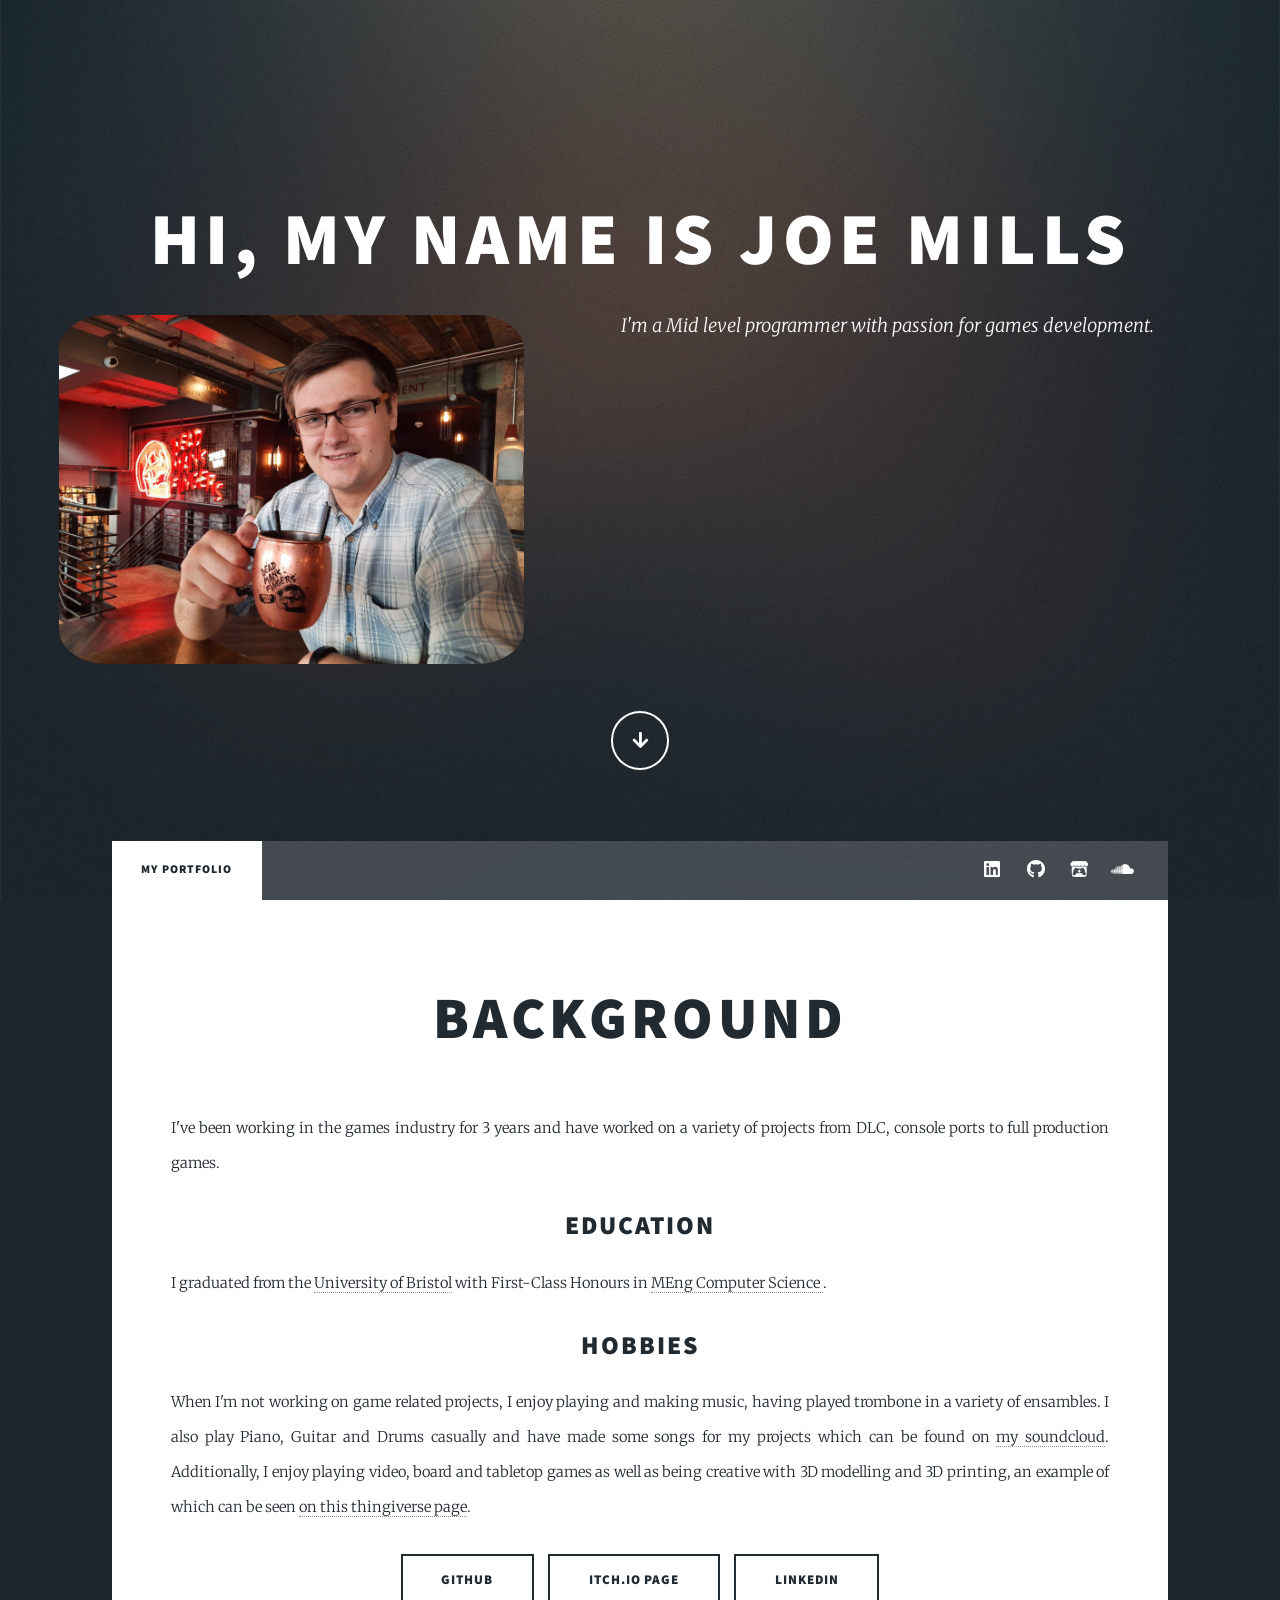
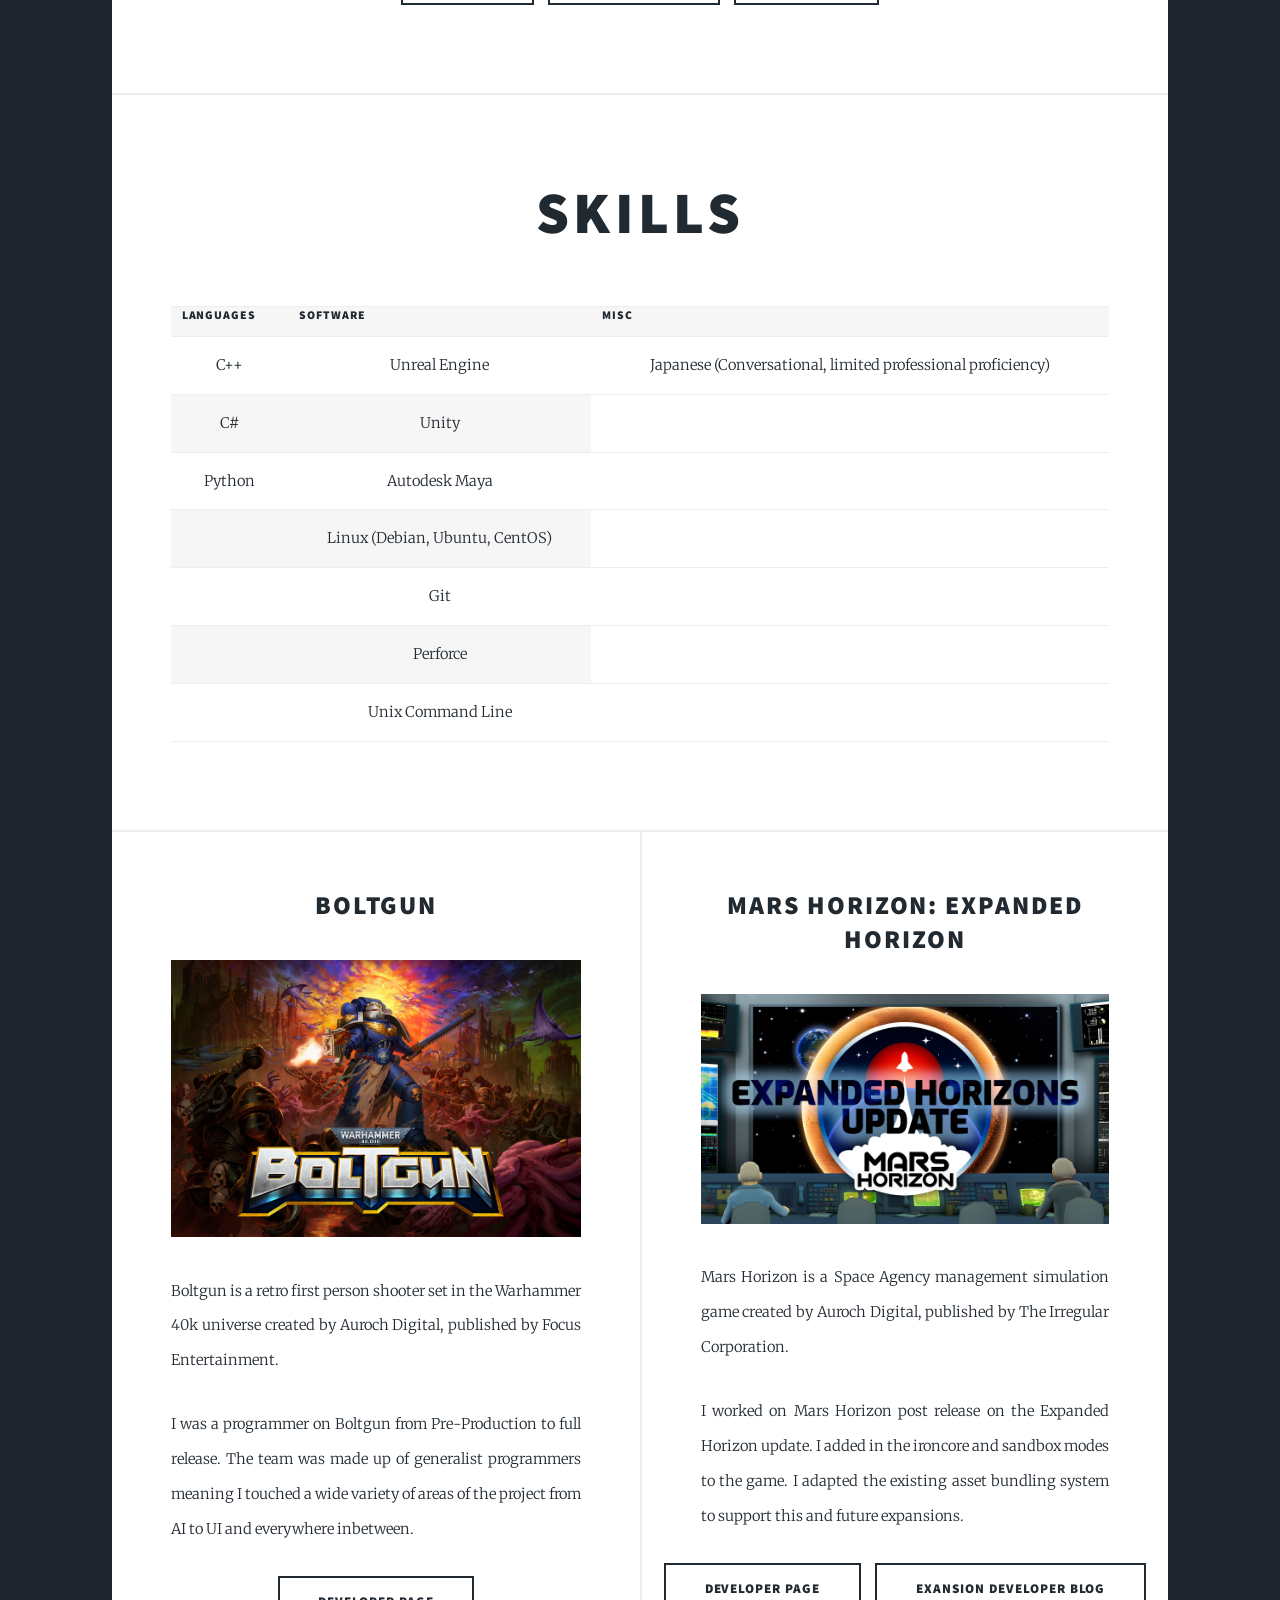
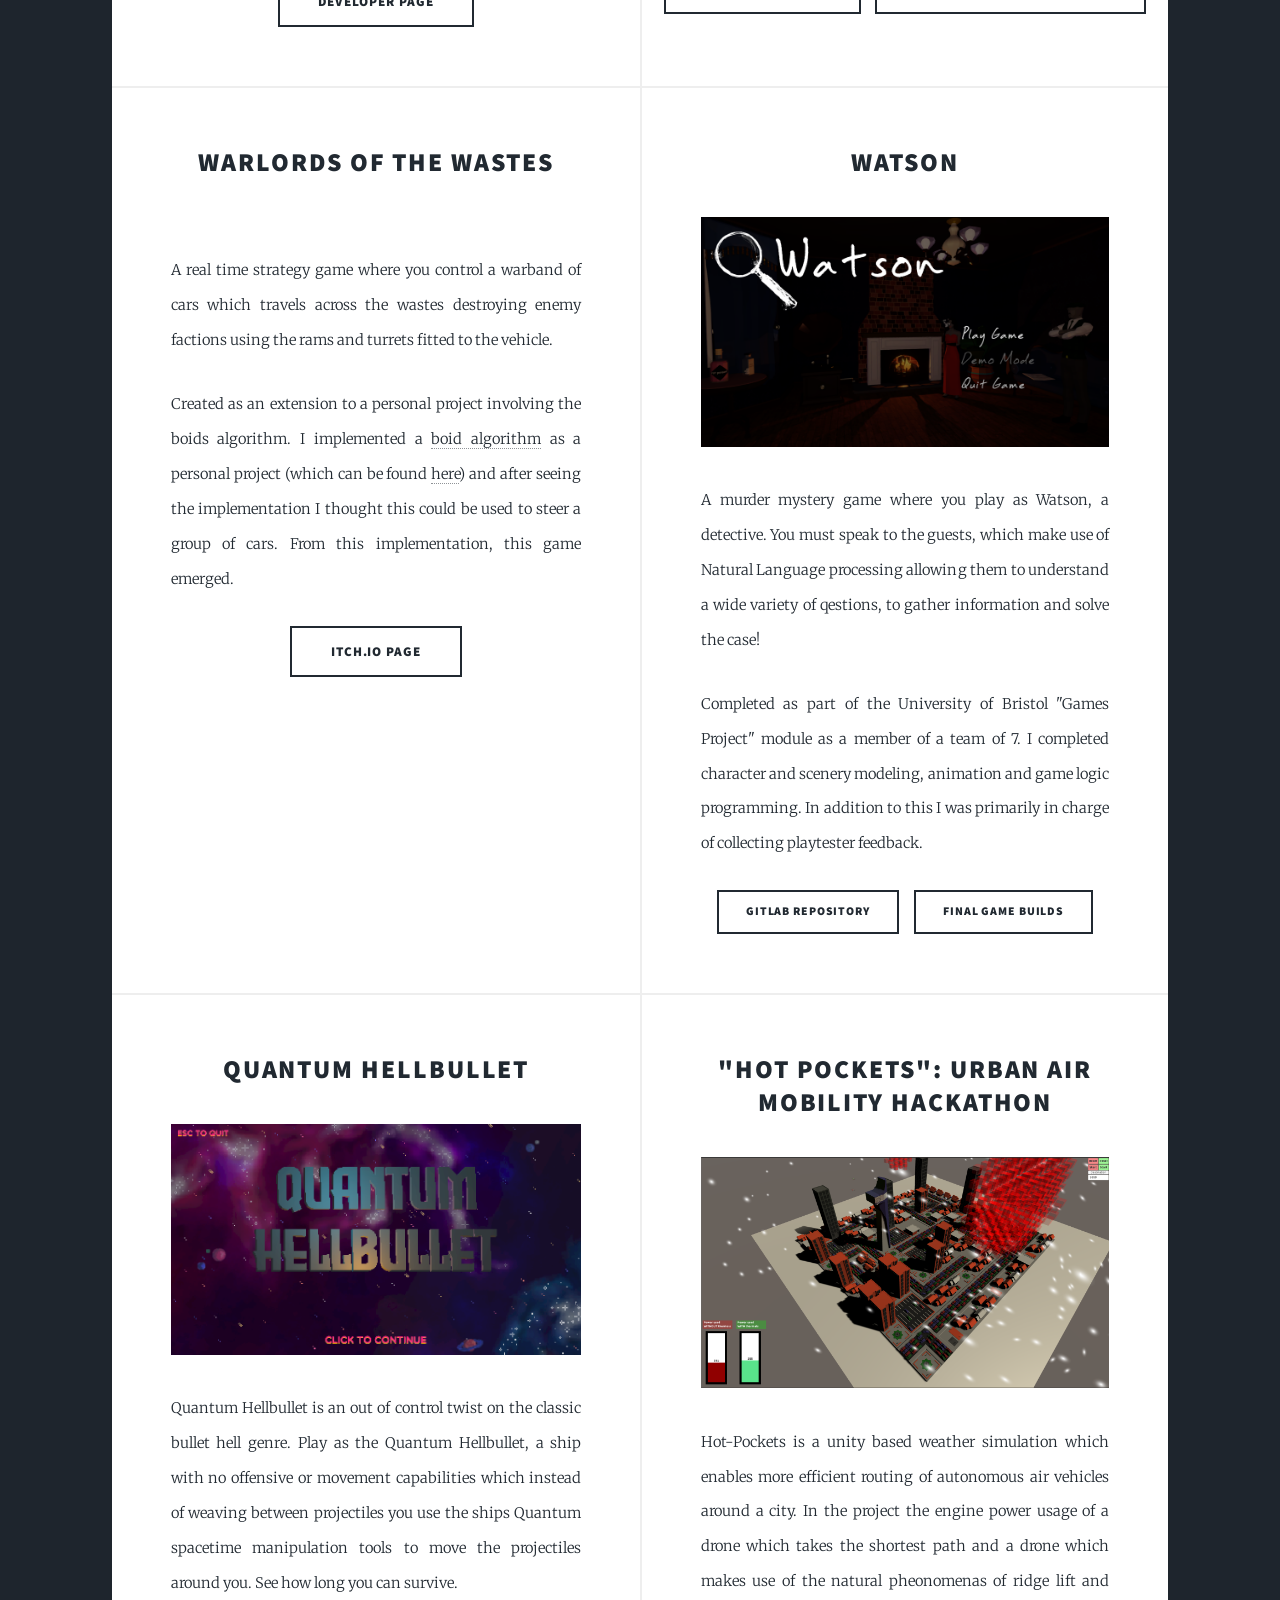
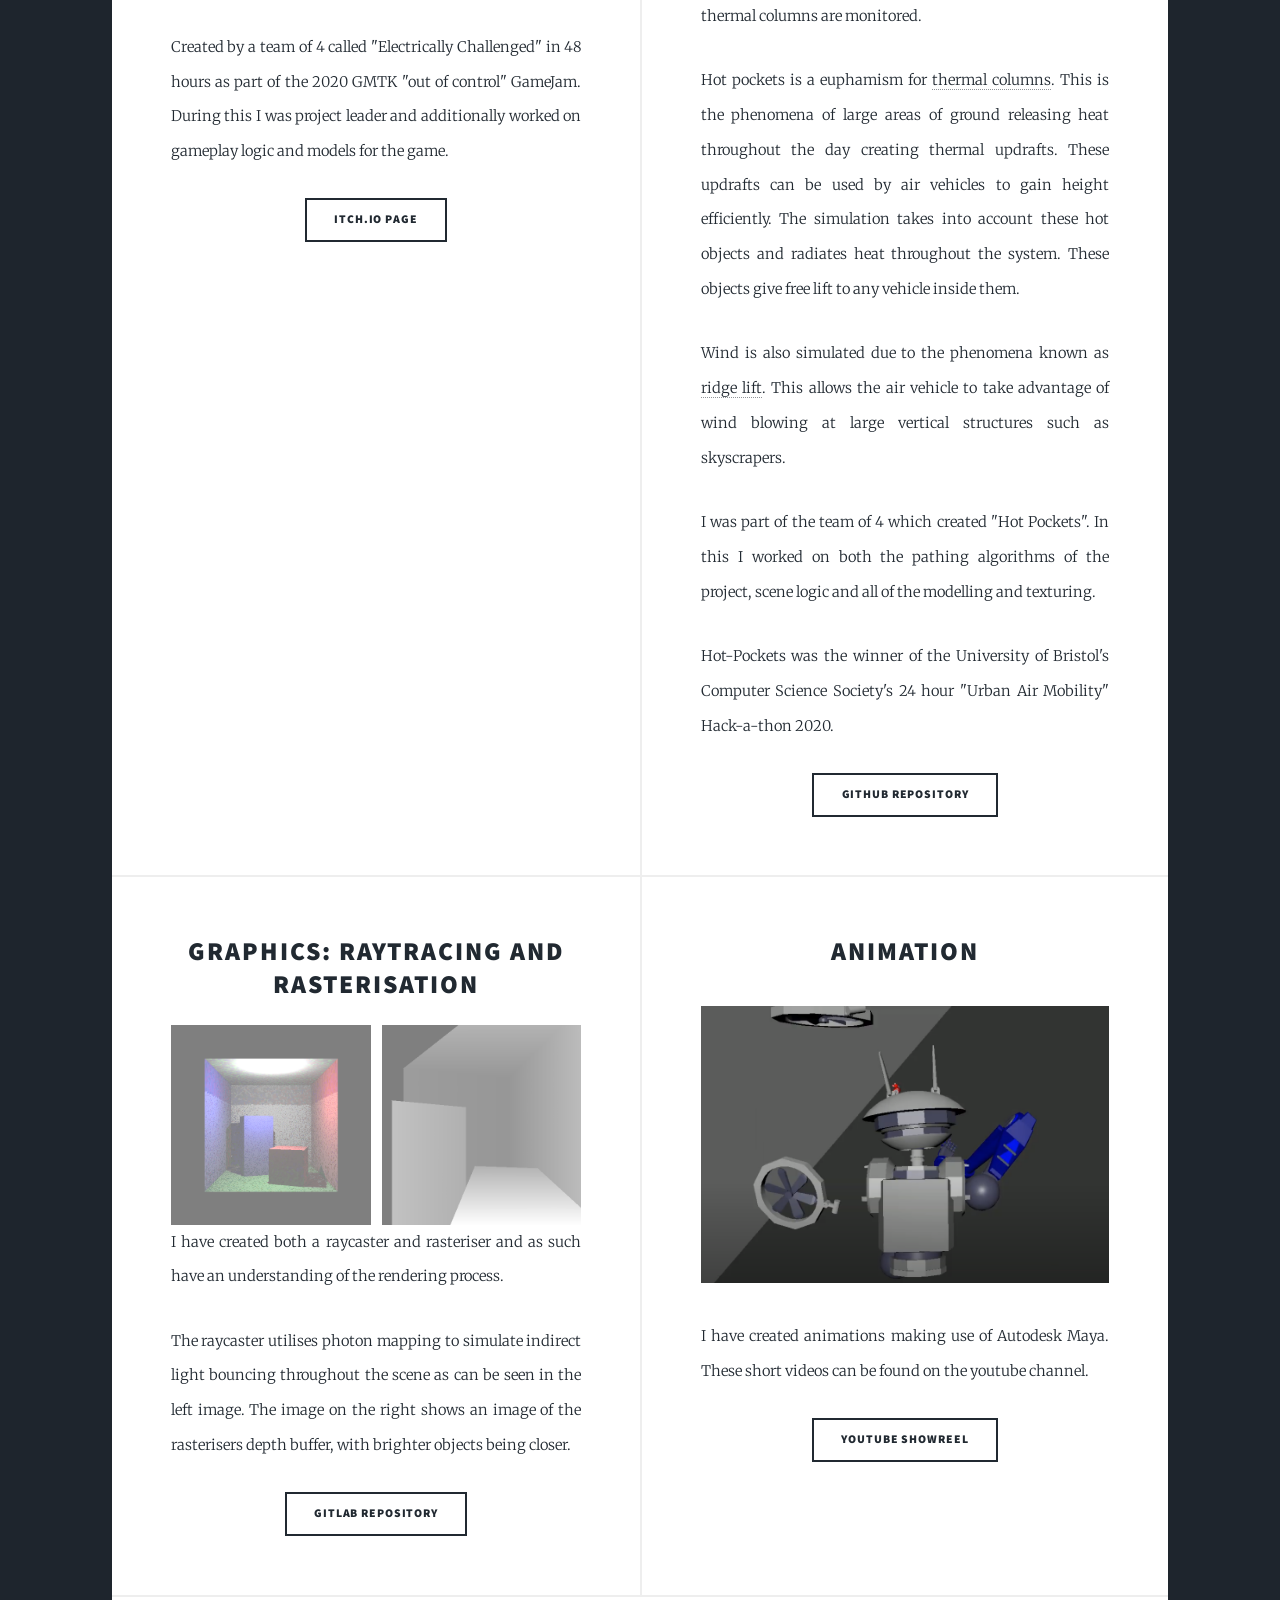
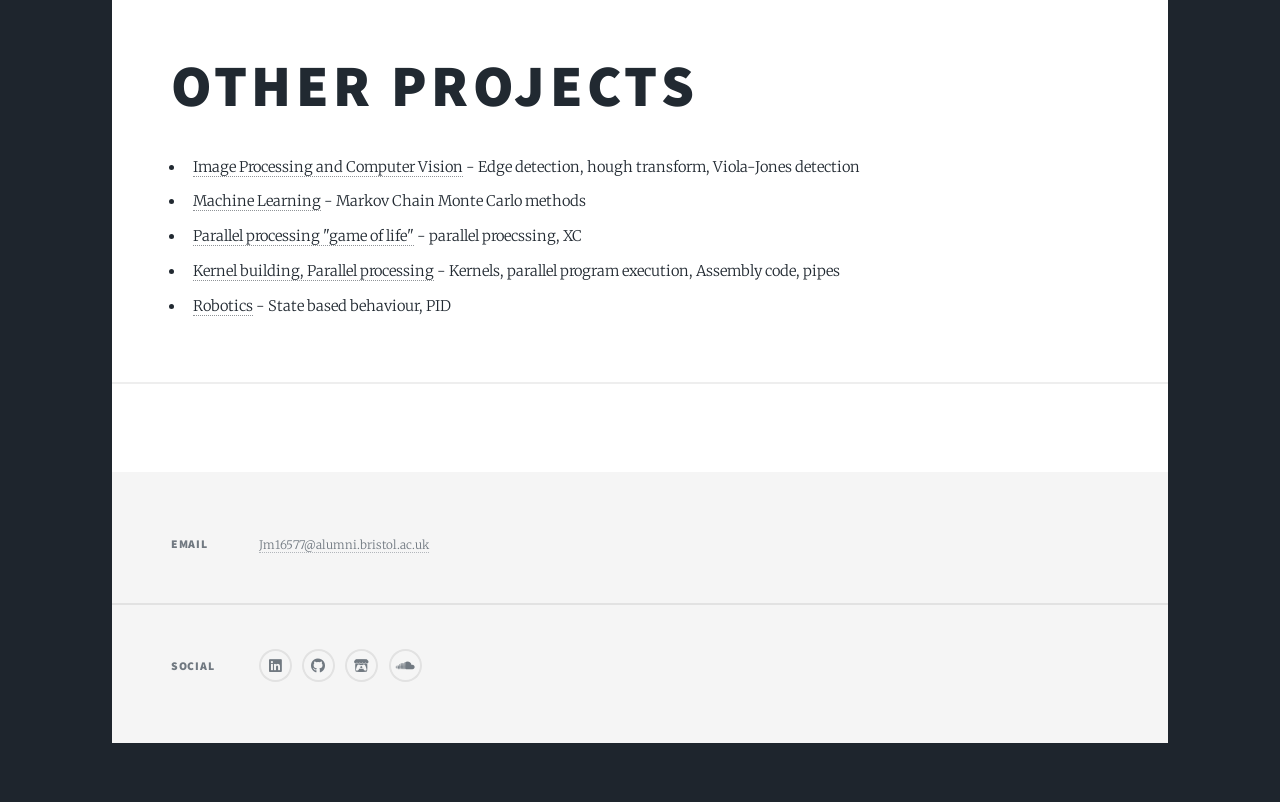
==== commit fa0b3b47: "Fixing page headers" ====
--- a/index.html
+++ b/index.html
@@ -59,15 +59,11 @@
 								<p>
 									I've been working in the games industry for 3 years and have worked on a variety of projects from DLC, console ports to full production games.
 								</p>
-								<header class="minor">
-									<h2>Education</h2>
-								</header>
+								<h2>Education</h2>
 								<p>
 									I graduated from the <a href=https://www.bristol.ac.uk/>University of Bristol</a> with First-Class Honours in <a href=http://www.bristol.ac.uk/study/undergraduate/computer-science/meng-comp-sci/> MEng Computer Science </a>.
 								</p>
-								<header class="minor">
-									<h2>Hobbies</h2>
-								</header>
+								<h2>Hobbies</h2>
 								<p>
 									When I'm not working on game related projects, I enjoy playing
 									and making music, having played trombone in a
@@ -87,7 +83,7 @@
 							</article>
 
 							<article class="post featured">
-								<header class="minor">
+								<header class="major">
 									<h2>Skills</h2>
 								</header>
 								<table>
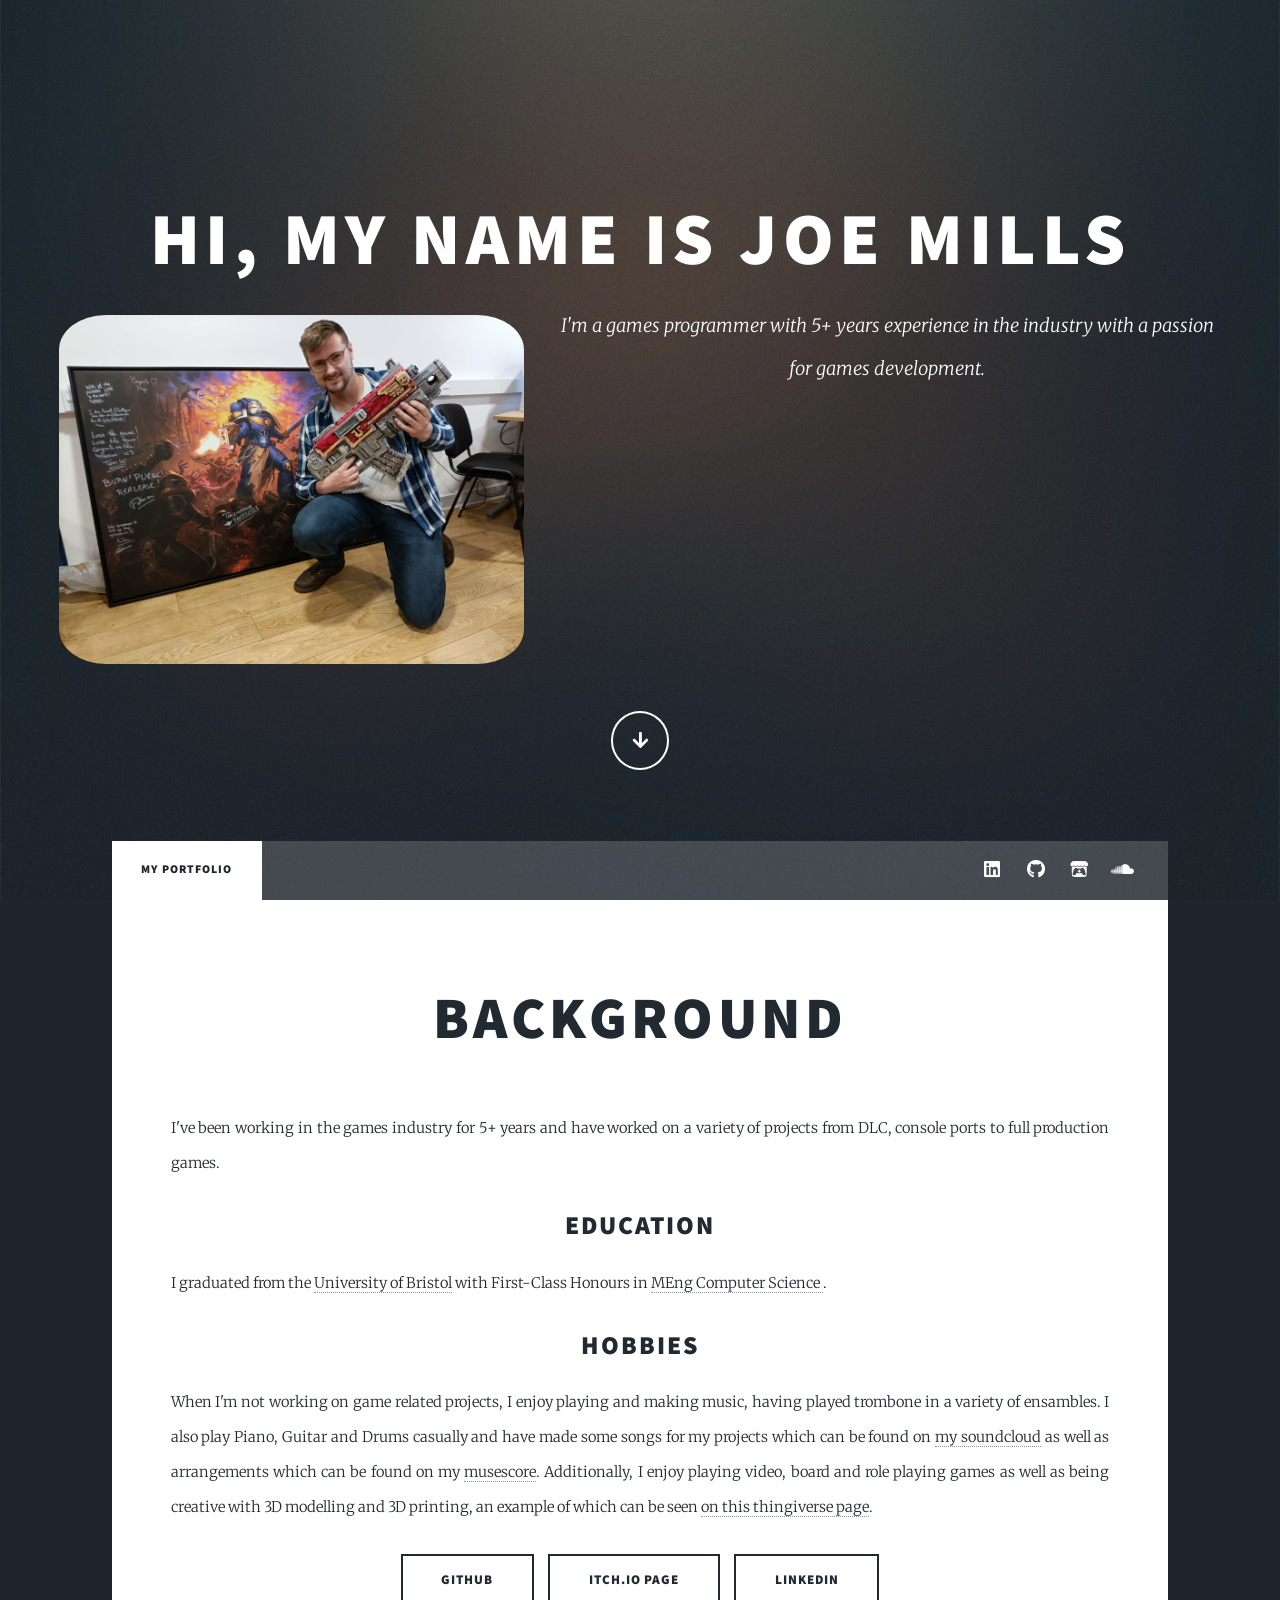
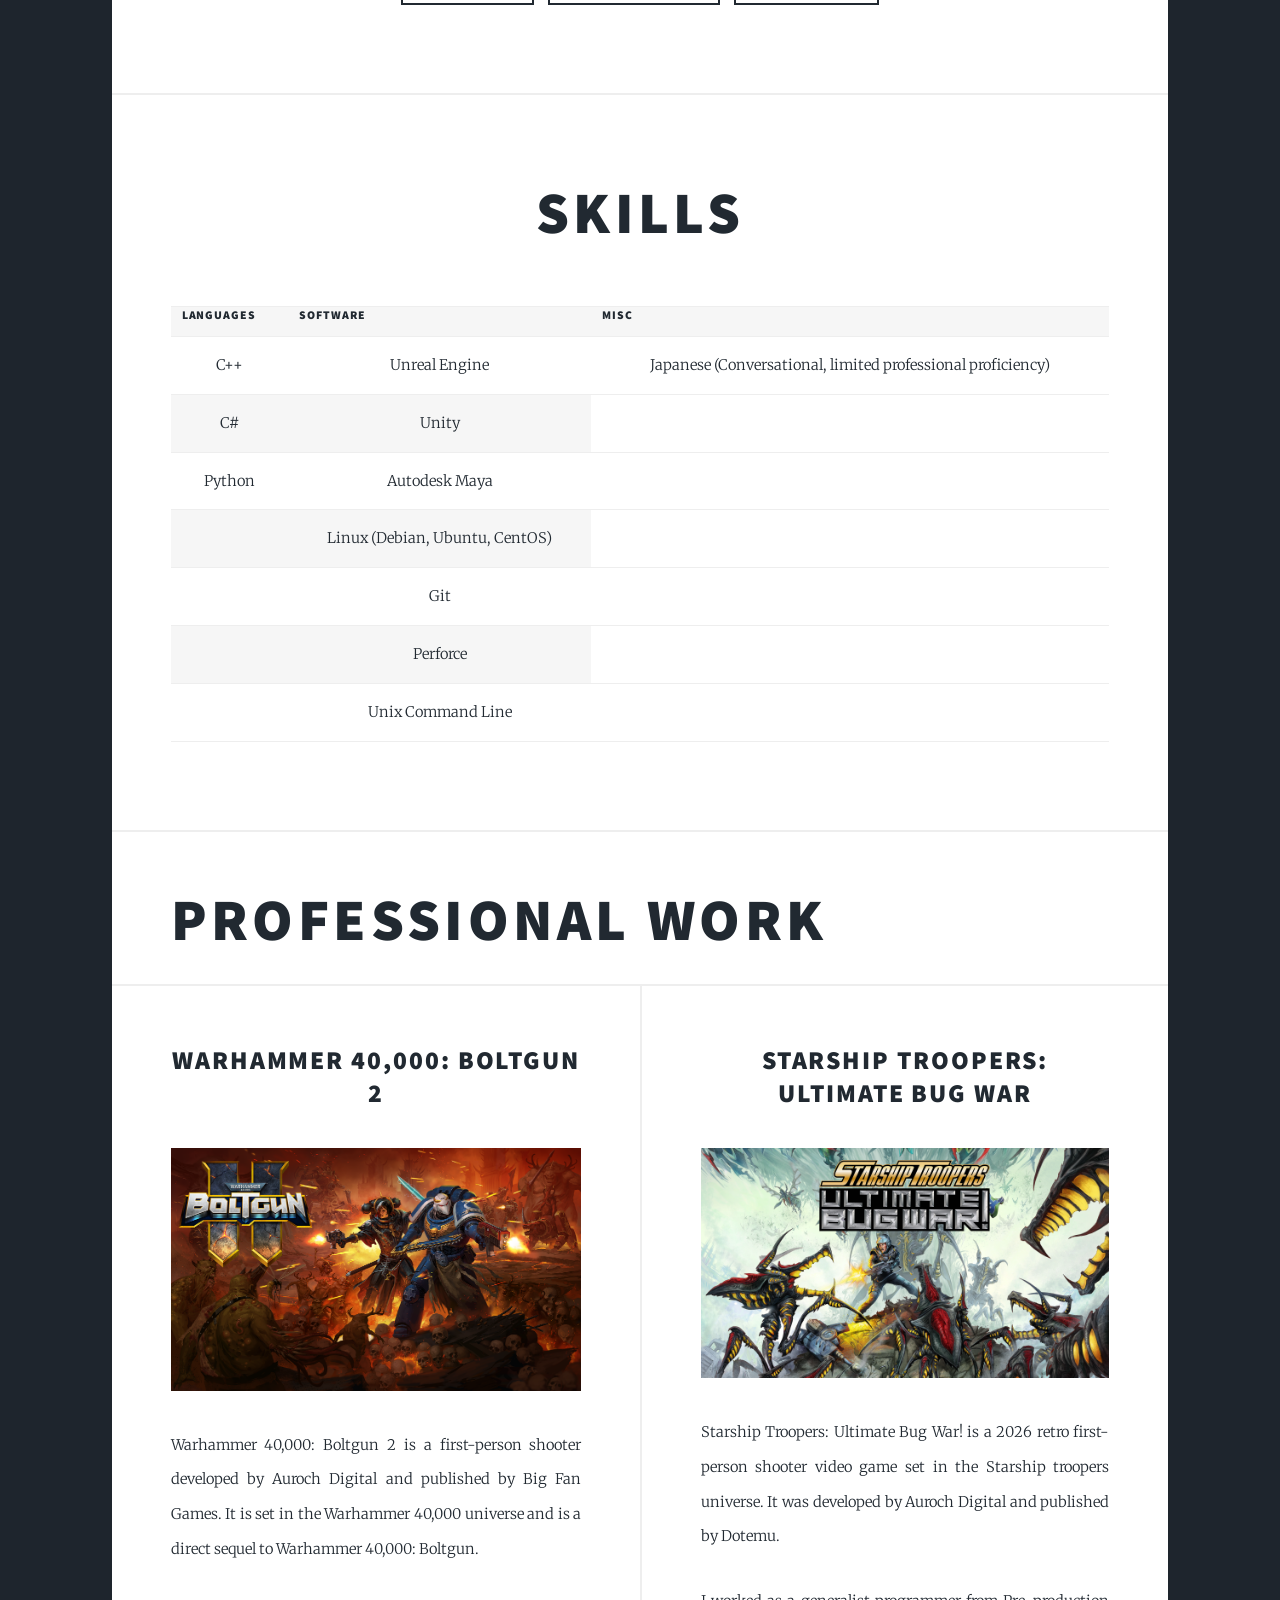
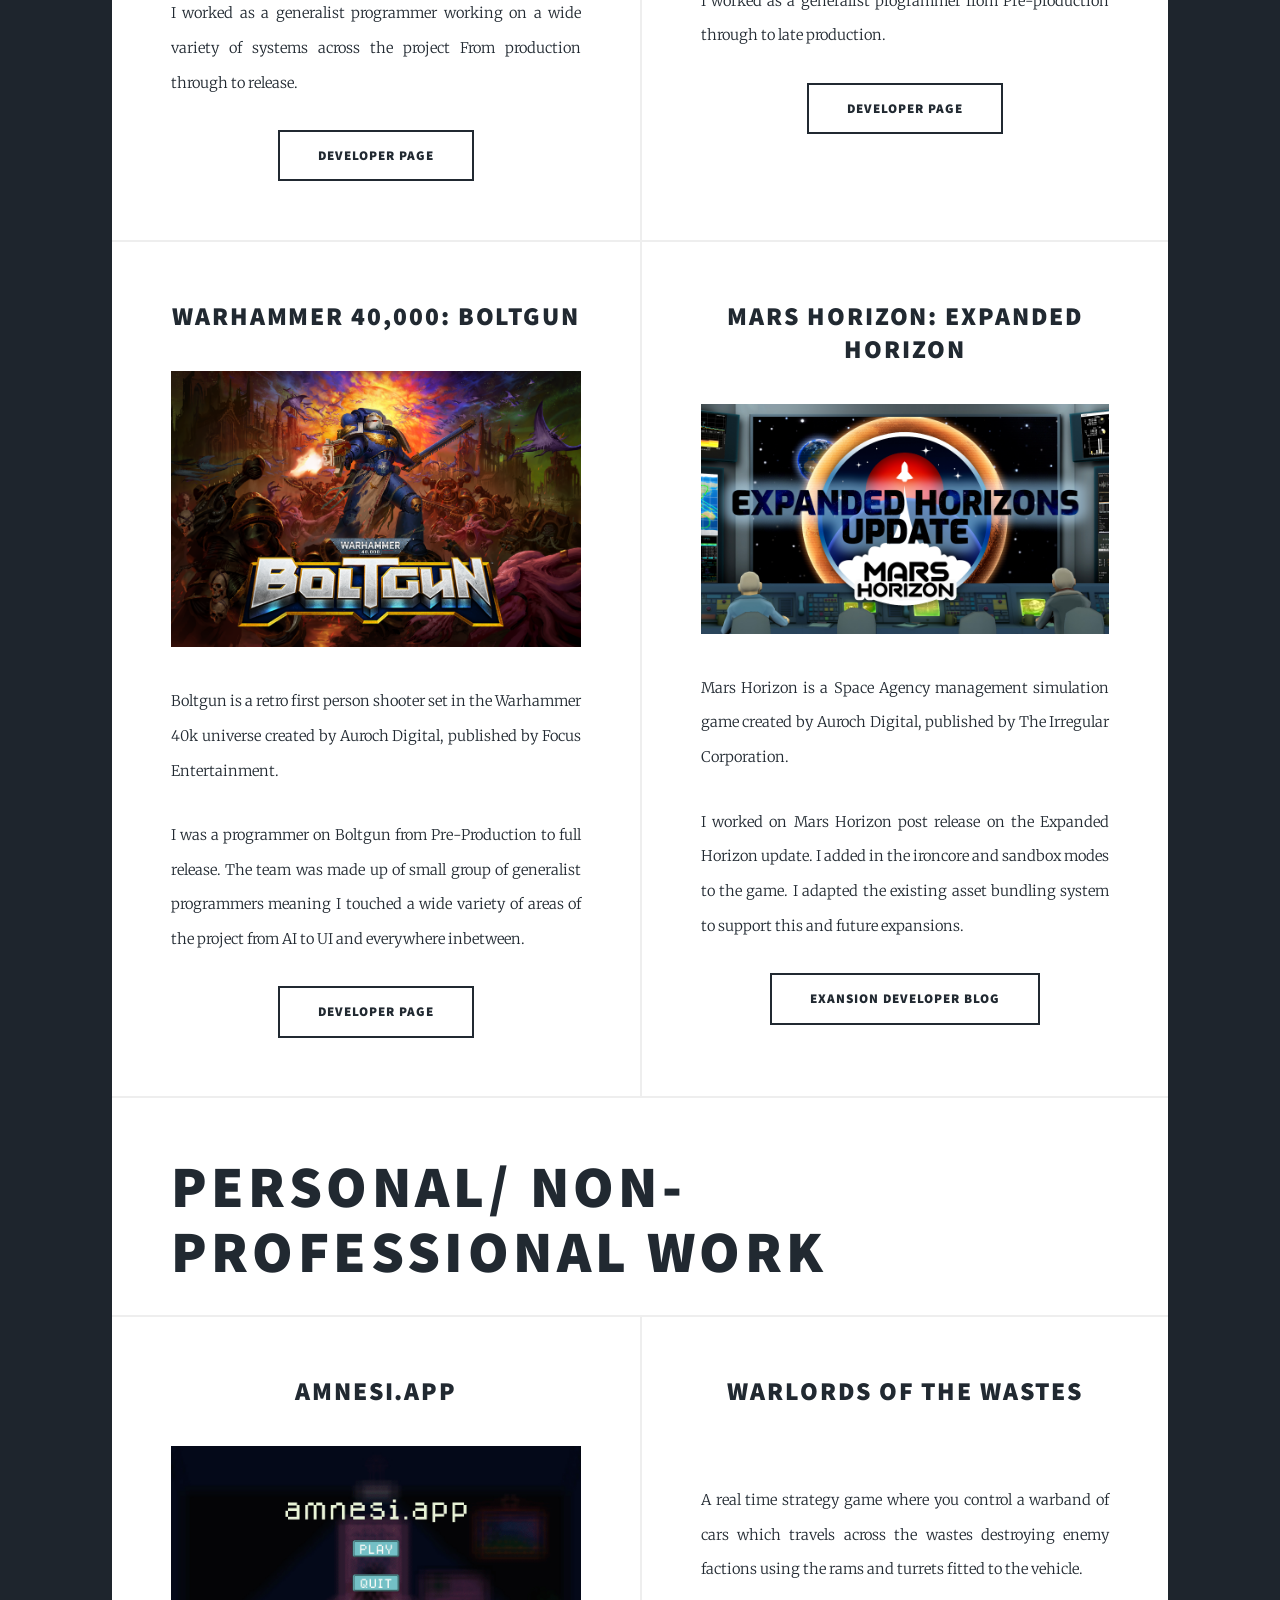
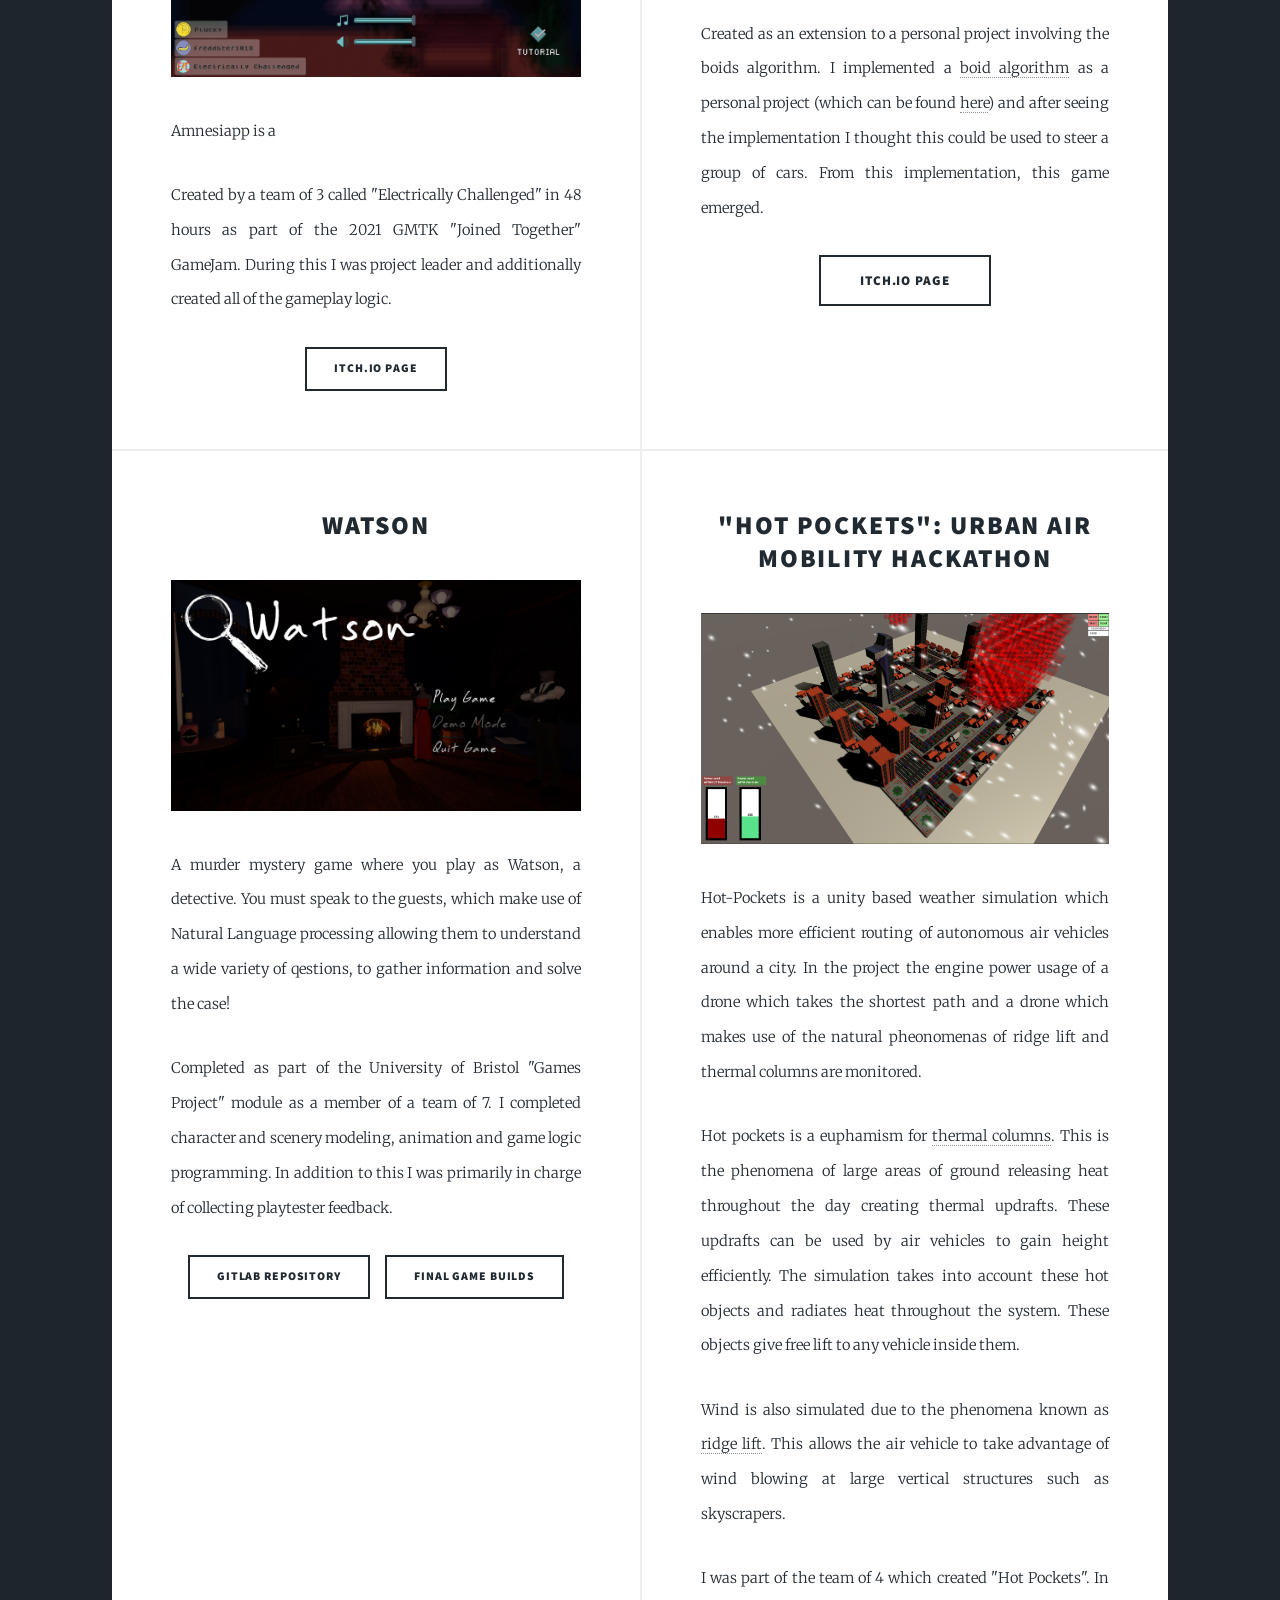
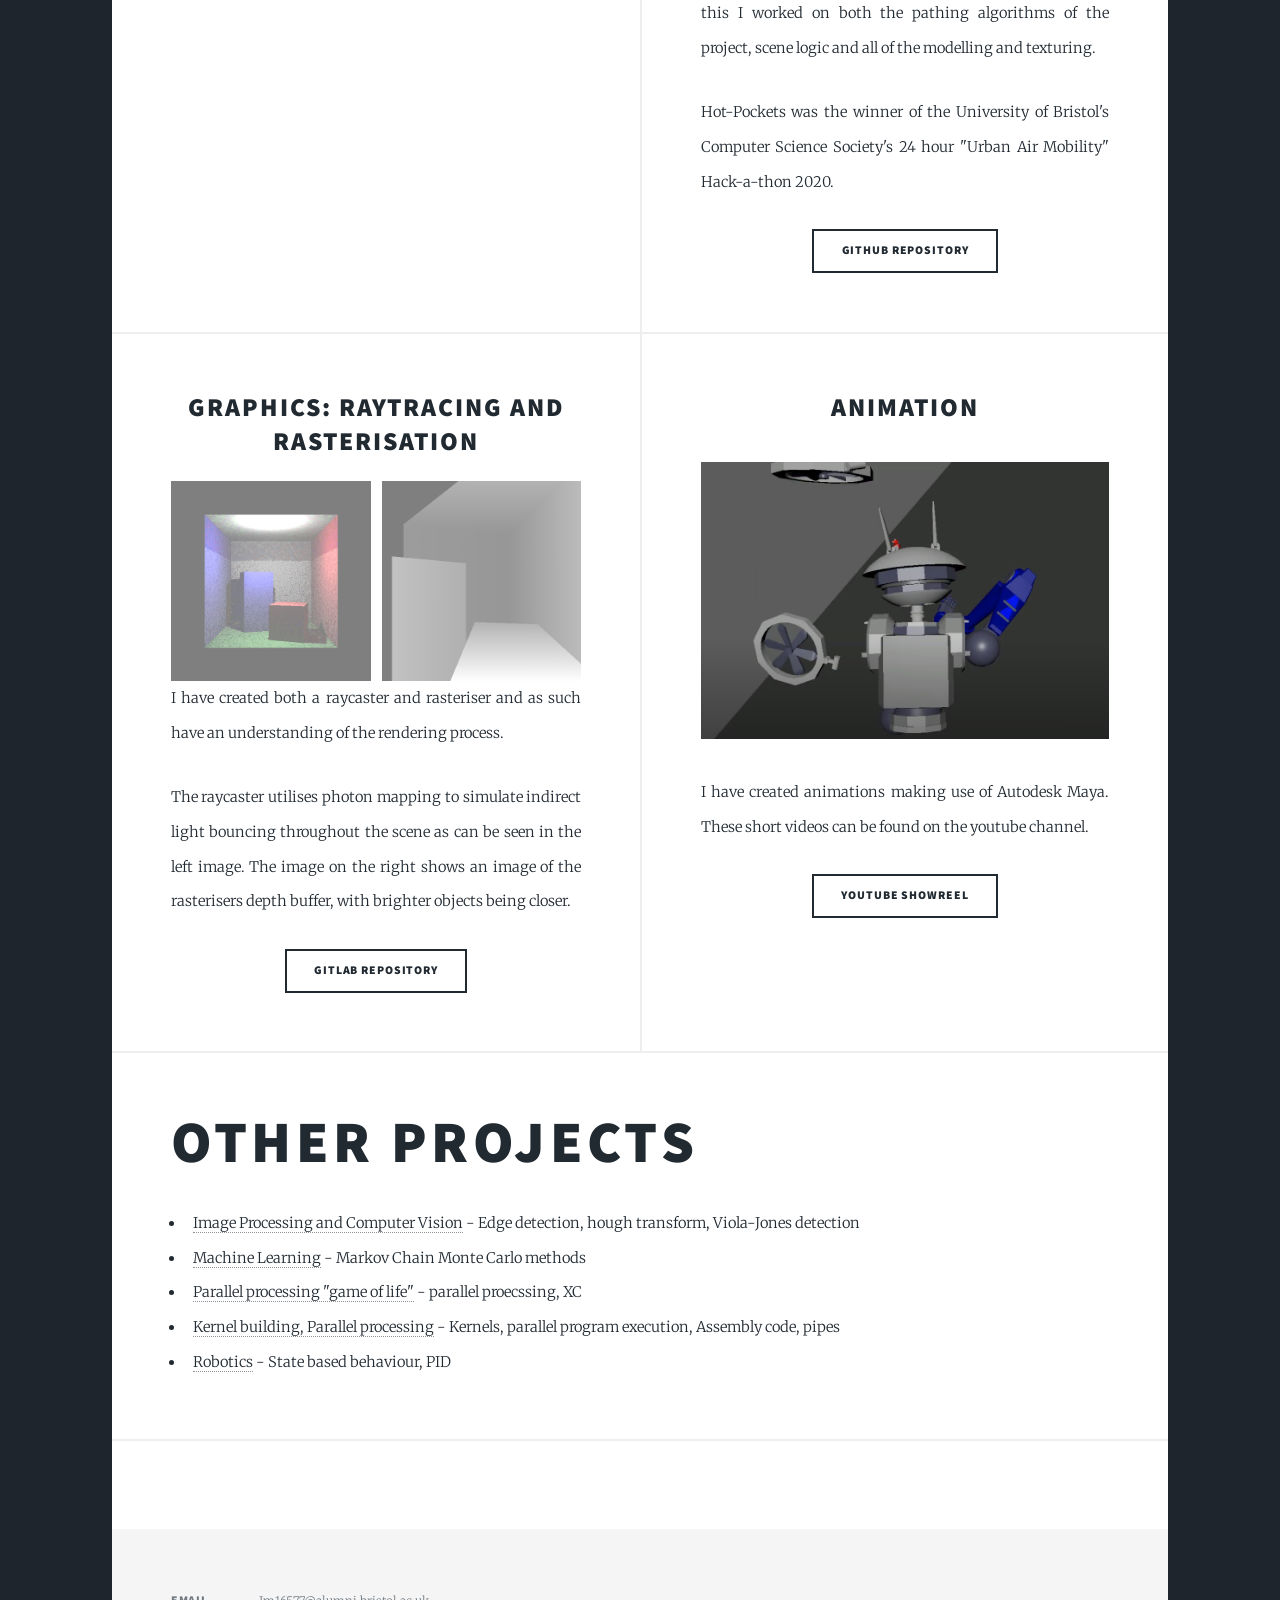
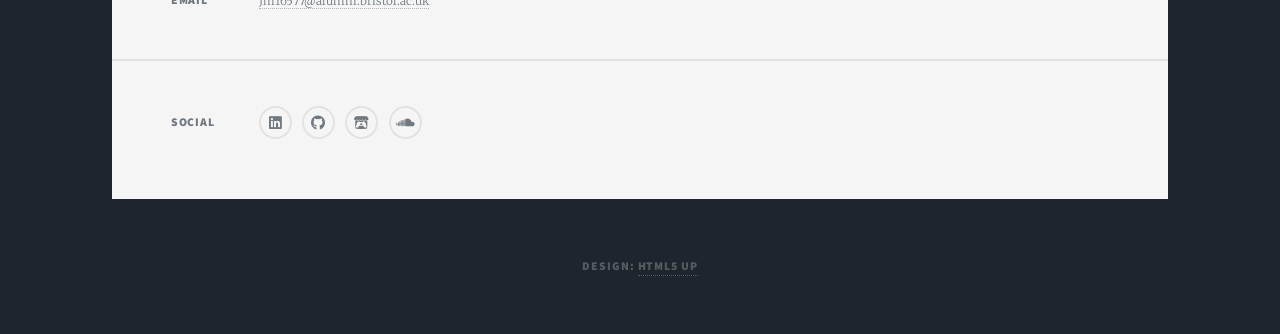
==== commit 028be238: "Updating portfolio page" ====
--- a/index.html
+++ b/index.html
@@ -22,8 +22,8 @@
 					<div id="intro">
 						<h1>Hi, my name is Joe Mills</h1>
 						<p>
-							<span class="image left"><img src="images/JosephMills.jpg"></img></span>
-							I'm a Mid level programmer with passion for games development.
+							<span class="image left"><img src="images/JoeMills.jpg"></img></span>
+							I'm a games programmer with 5+ years experience in the industry with a passion for games development.
 						</p>
 						<ul class="actions">
 							<li><a href="#main" class="button icon solid solo fa-arrow-down scrolly">Continue</a></li>
@@ -57,7 +57,7 @@
 									<h2>Background</h2>
 								</header>
 								<p>
-									I've been working in the games industry for 3 years and have worked on a variety of projects from DLC, console ports to full production games.
+									I've been working in the games industry for 5+ years and have worked on a variety of projects from DLC, console ports to full production games.
 								</p>
 								<h2>Education</h2>
 								<p>
@@ -69,9 +69,10 @@
 									and making music, having played trombone in a
 									variety of ensambles. I also play Piano, Guitar and Drums
 									casually and have made some songs for my projects which can be
-									found on <a href="https://soundcloud.com/plucky_tunes">my soundcloud</a>.
+									found on <a href="https://soundcloud.com/plucky_tunes">my soundcloud</a> 
+									as well as arrangements which can be found on my <a href="https://musescore.com/user/22317731">musescore</a>.
 									Additionally, I enjoy playing video, board
-								  and tabletop games as well as being creative with 3D
+									and role playing games as well as being creative with 3D
 									modelling and 3D printing, an example of which can be seen
 									<a href=https://www.thingiverse.com/thing:4607211>on this thingiverse page</a>.
 								</p>
@@ -124,11 +125,46 @@
 								</table>
 							</article>
 
+						<h1>Professional work</h1>
 						<!-- Posts -->
 							<section class="posts">
-								<article>
-									<header>
-										<h2><a href="https://www.aurochdigital.com/warhammer-boltgun">Boltgun</a></h2>
+
+								<article>
+									<header>
+										<h2><a href="https://www.aurochdigital.com/warhammer-40000-boltgun-2">Warhammer 40,000: Boltgun 2</a></h2>
+									</header>
+									<a href="https://www.aurochdigital.com/warhammer-40000-boltgun-2" class="image fit"><img src="images/BG2.webp" alt="" /></a>
+									<p>
+										Warhammer 40,000: Boltgun 2 is a first-person shooter developed by Auroch Digital and published by Big Fan Games.
+										It is set in the Warhammer 40,000 universe and is a direct sequel to Warhammer 40,000: Boltgun.
+									</p>
+									<p>
+										I worked as a generalist programmer working on a wide variety of systems across the project From production through to release.
+									</p>
+									<ul class="actions special">
+										<li><a href="https://www.aurochdigital.com/warhammer-40000-boltgun-2" class="button large">Developer page</a></li>
+									</ul>
+								</article>
+
+								<article>
+									<header>
+										<h2><a href="https://www.aurochdigital.com/starship-troopers-ultimate-bug-war">Starship Troopers: Ultimate Bug War</a></h2>
+									</header>
+									<a href="https://www.aurochdigital.com/starship-troopers-ultimate-bug-war" class="image fit"><img src="images/StarshipTroopersUBW.webp" alt="" /></a>
+									<p>
+										Starship Troopers: Ultimate Bug War! is a 2026 retro first-person shooter video game set in the Starship troopers universe. It was developed by Auroch Digital and published by Dotemu.
+									</p>
+									<p>
+										I worked as a generalist programmer from Pre-production through to late production.
+									</p>
+									<ul class="actions special">
+										<li><a href="https://www.aurochdigital.com/starship-troopers-ultimate-bug-war" class="button large">Developer page</a></li>
+									</ul>
+								</article>
+
+								<article>
+									<header>
+										<h2><a href="https://www.aurochdigital.com/warhammer-boltgun">Warhammer 40,000: Boltgun</a></h2>
 									</header>
 									<a href="https://www.aurochdigital.com/warhammer-boltgun" class="image fit"><img src="images/Boltgun.png" alt="" /></a>
 									<p>
@@ -136,13 +172,14 @@
 									</p>
 									<p>
 										I was a programmer on Boltgun from Pre-Production to full release.
-										The team was made up of generalist programmers meaning I touched a wide variety of areas
+										The team was made up of small group of generalist programmers meaning I touched a wide variety of areas
 										of the project from AI to UI and everywhere inbetween.
 									</p>
 									<ul class="actions special">
 										<li><a href="https://www.aurochdigital.com/warhammer-boltgun" class="button large">Developer page</a></li>
 									</ul>
 								</article>
+
 								<article>
 									<header>
 										<h2><a href="https://www.aurochdigital.com/blog/2021/5/20/mars-horizon-free-update">Mars Horizon: Expanded Horizon</a></h2>
@@ -157,10 +194,33 @@
 										I adapted the existing asset bundling system to support this and future expansions.
 									</p>
 									<ul class="actions special">
-										<li><a href="https://www.aurochdigital.com/marshorizonvideogame" class="button large">Developer Page</a></li>
 										<li><a href="https://www.aurochdigital.com/blog/2021/5/20/mars-horizon-free-update" class="button large">Exansion Developer Blog</a></li>
 									</ul>
 								</article>
+							</section>
+							
+							<h1>Personal/ non-professional work</h1>	
+							<section class="posts">
+								
+
+								<article>
+									<header>
+										<h2><a href="https://electrically-challenged.itch.io/amnesiapp">Amnesi.app</h2>
+									</header>
+									<a href="https://electrically-challenged.itch.io/amnesiapp" class="image fit"><img src="images/Amnesiapp.gif" alt="" /></a>
+									<p>
+										Amnesiapp is a
+									</p>
+									<p>
+										Created by a team of 3 called "Electrically Challenged" in 48 hours
+										as part of the 2021 GMTK "Joined Together" GameJam.
+										During this I was project leader and additionally created all of the gameplay logic.
+									</p>
+									<ul class="actions special">
+										<li><a href="https://electrically-challenged.itch.io/amnesiapp" class="button">Itch.io page</a></li>
+									</ul>
+								</article>
+
 								<article>
 									<header>
 										<h2><a href="https://plucky.itch.io/warlords-of-the-wastes">Warlords of the Wastes</a></h2>
@@ -173,7 +233,7 @@
 									</p>
 									<p>
 										Created as an extension to a personal project involving the boids algorithm.
-										I implemented a <a href="https://en.wikipedia.org/wiki/Boids" >boid algorithm</a>
+										I implemented a <a href="https://en.wikipedia.org/wiki/Boids">boid algorithm</a>
 										as a personal project (which can be found <a href="https://github.com/PerJoeAdAstra/Boids">here</a>)
 										and after seeing the implementation I thought this could be used to steer a group of cars.
 										From this implementation, this game emerged.
@@ -182,11 +242,13 @@
 										<li><a href="https://plucky.itch.io/warlords-of-the-wastes" class="button large">Itch.io page</a></li>
 									</ul>
 								</article>
-								<article>
-									<header>
-										<h2><a href="https://gitlab.com/uobrassmonkey/game">Watson</h2>
-									</header>
-									<a href="https://gitlab.com/uobrassmonkey/game" class="image fit"><img src="images/Watson.png" alt="" /></a>
+
+								<article>
+									<header>
+										<h2><a href="https://gitlab.com/uobrassmonkey/game">Watson</a></h2><a href="https://gitlab.com/uobrassmonkey/game">
+										</a>
+									</header><a href="https://gitlab.com/uobrassmonkey/game">
+									</a><a href="https://gitlab.com/uobrassmonkey/game" class="image fit"><img src="images/Watson.png" alt=""></a>
 									<p>
 										A murder mystery game where you play as Watson, a detective.
 										You must speak to the guests, which make use of Natural Language processing
@@ -204,27 +266,7 @@
 										<li><a href="https://gitlab.com/uobrassmonkey/game/-/tree/refactor-code-tidying/BuiltGame" class="button">Final Game builds</a></li>
 									</ul>
 								</article>
-								<article>
-									<header>
-										<h2><a href="https://electrically-challenged.itch.io/quantum-hellbullet">Quantum Hellbullet</h2>
-									</header>
-									<a href="https://electrically-challenged.itch.io/quantum-hellbullet" class="image fit"><img src="images/QuantumHellbullet.png" alt="" /></a>
-									<p>
-										Quantum Hellbullet is an out of control twist on the classic bullet hell genre.
-										Play as the Quantum Hellbullet, a ship with no offensive or movement capabilities
-										which instead of weaving between projectiles you use the ships Quantum
-										spacetime manipulation tools to move the projectiles around you. See how long you
-										can survive.
-									</p>
-									<p>
-										Created by a team of 4 called "Electrically Challenged" in 48 hours
-										as part of the 2020 GMTK "out of control" GameJam.
-										During this I was project leader and additionally worked on gameplay logic and models for the game.
-									</p>
-									<ul class="actions special">
-										<li><a href="https://electrically-challenged.itch.io/quantum-hellbullet" class="button">Itch.io page</a></li>
-									</ul>
-								</article>
+
 								<article>
 									<header>
 										<h2><a href="https://github.com/PerJoeAdAstra/Hot-Pockets">"Hot Pockets": Urban Air Mobility Hackathon</a></h2>
@@ -313,13 +355,14 @@
 										<li><a href="https://github.com/PerJoeAdAstra/ParallelComputing">Parallel processing "game of life"</a> - parallel proecssing, XC</li>
 										<li><a href="https://github.com/PerJoeAdAstra/Kernel">Kernel building, Parallel processing</a> - Kernels, parallel program execution, Assembly code, pipes</li>
 										<li><a href="https://github.com/PerJoeAdAstra/Robotics_Systems">Robotics</a> - State based behaviour, PID</li>
+
 										<!--<li>SPE - Project management, </li>-->
 										<!--<li>Symbols Patterns and Signals - K-means clustering, </li>-->
 									</ul>
 								</header>
 							</section>
 
-						<!-- Footer -->
+							<!-- Footer -->
 							<footer>
 							</footer>
 
@@ -344,13 +387,9 @@
 						</section>
 					</footer>
 
-				<!-- Copyright
 					<div id="copyright">
-						<ul><li>&copy; Untitled</li><li>Design: <a href="https://html5up.net">HTML5 UP</a></li></ul>
+						<ul><li>Design: <a href="https://html5up.net">HTML5 UP</a></li></ul>
 					</div>
-				-->
-				<div id="copyright">
-				</div>
 
 			</div>
 
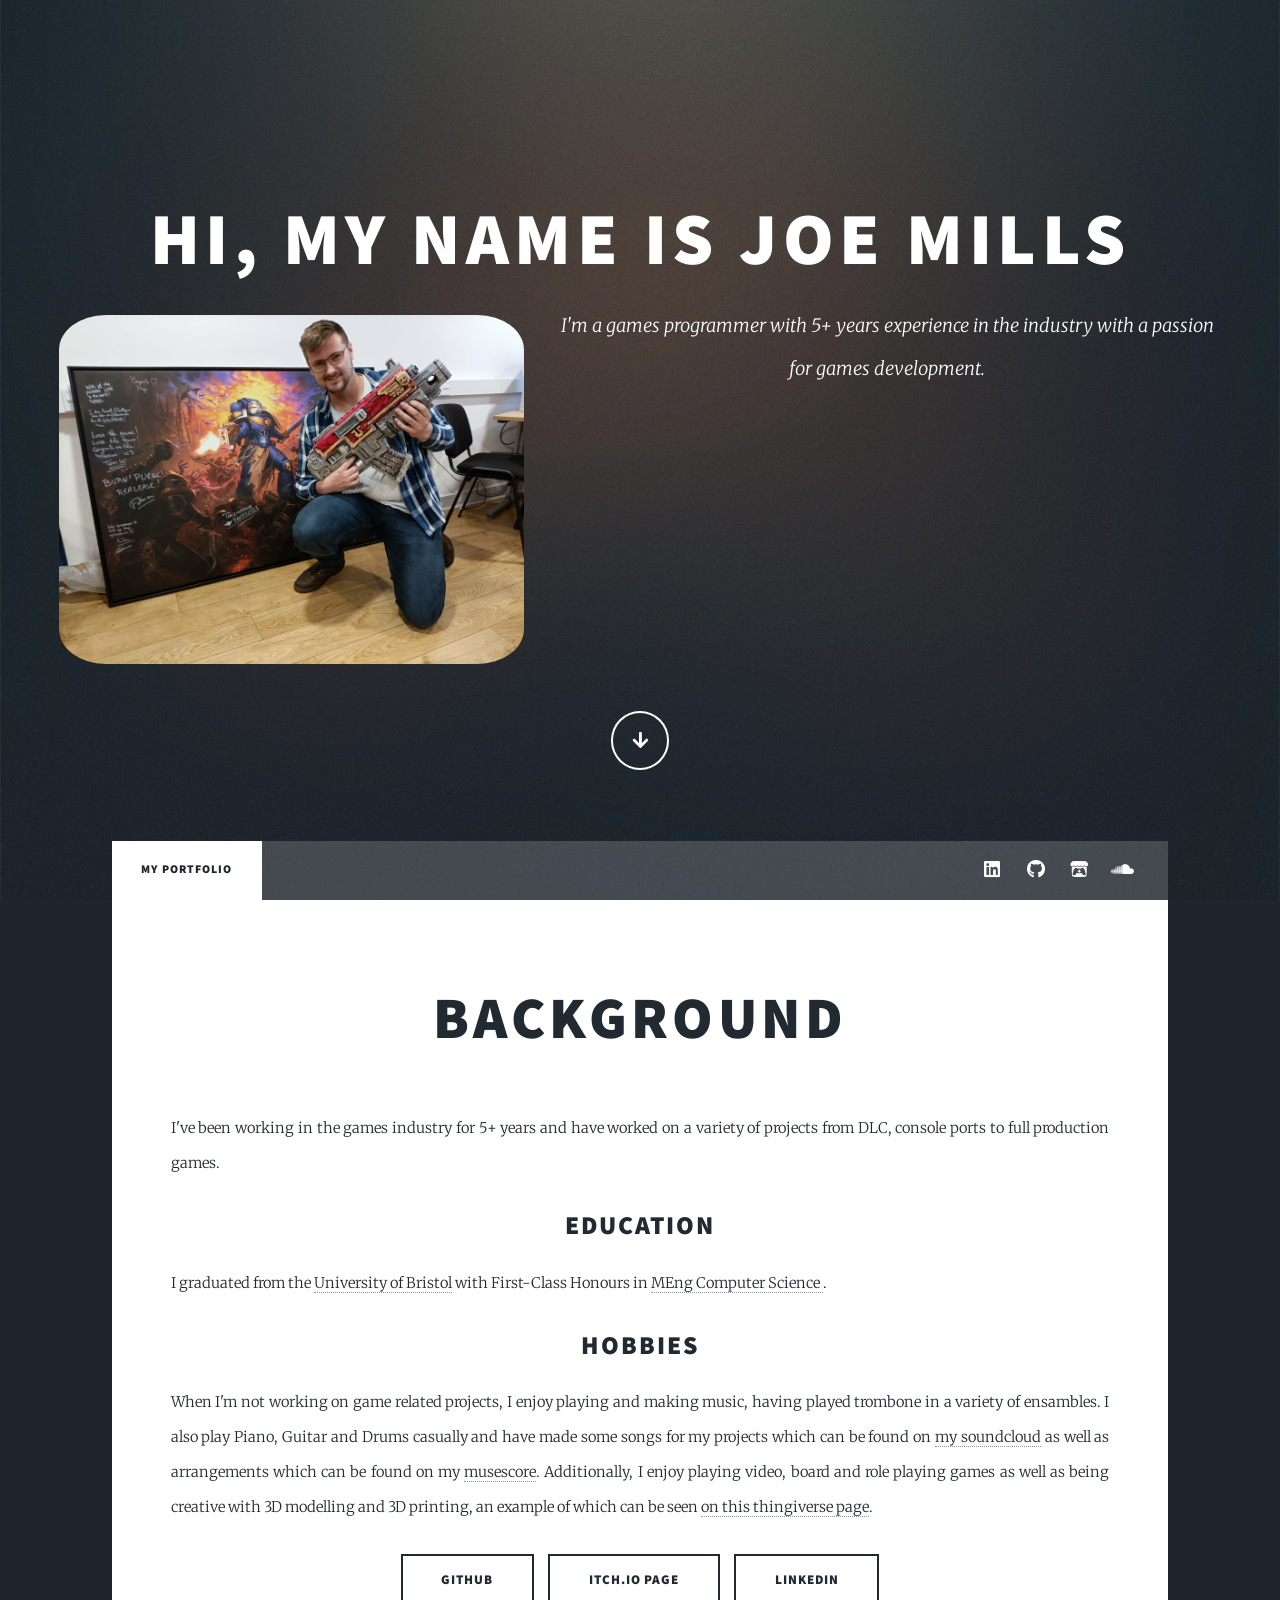
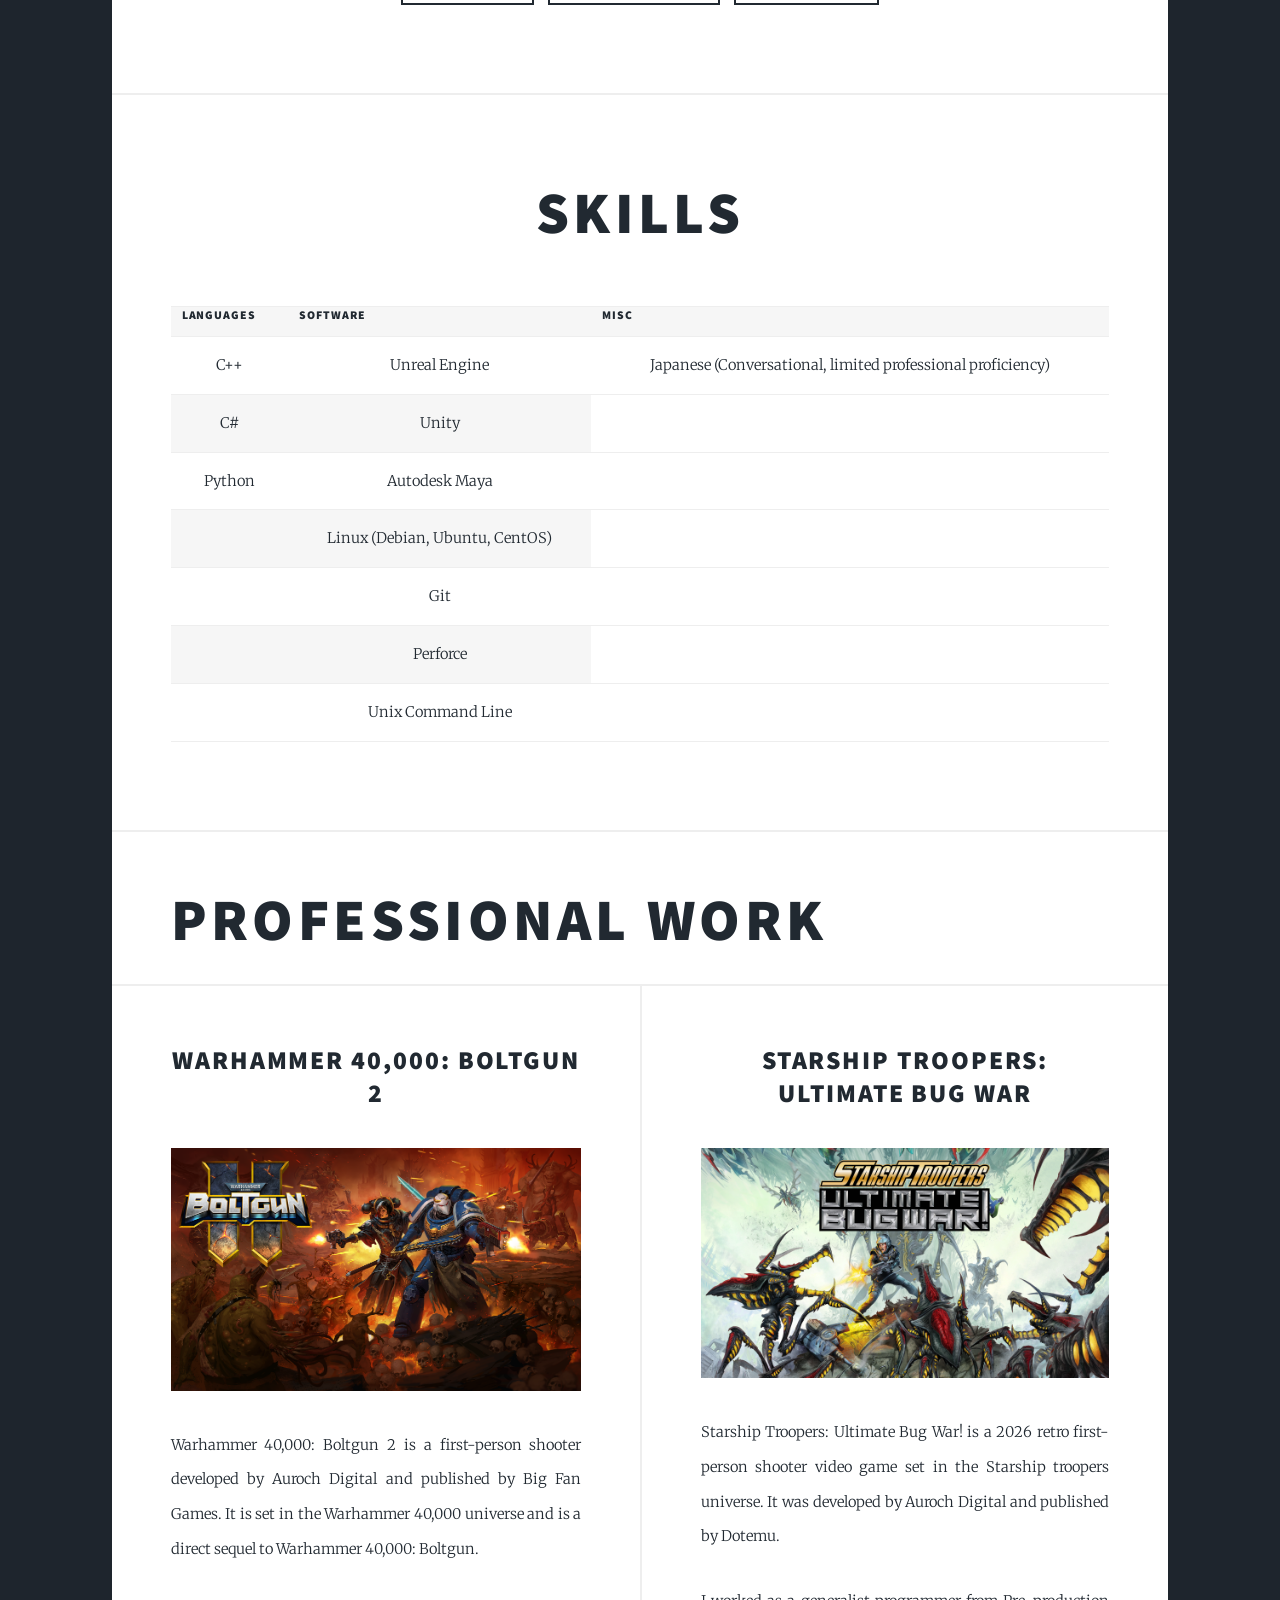
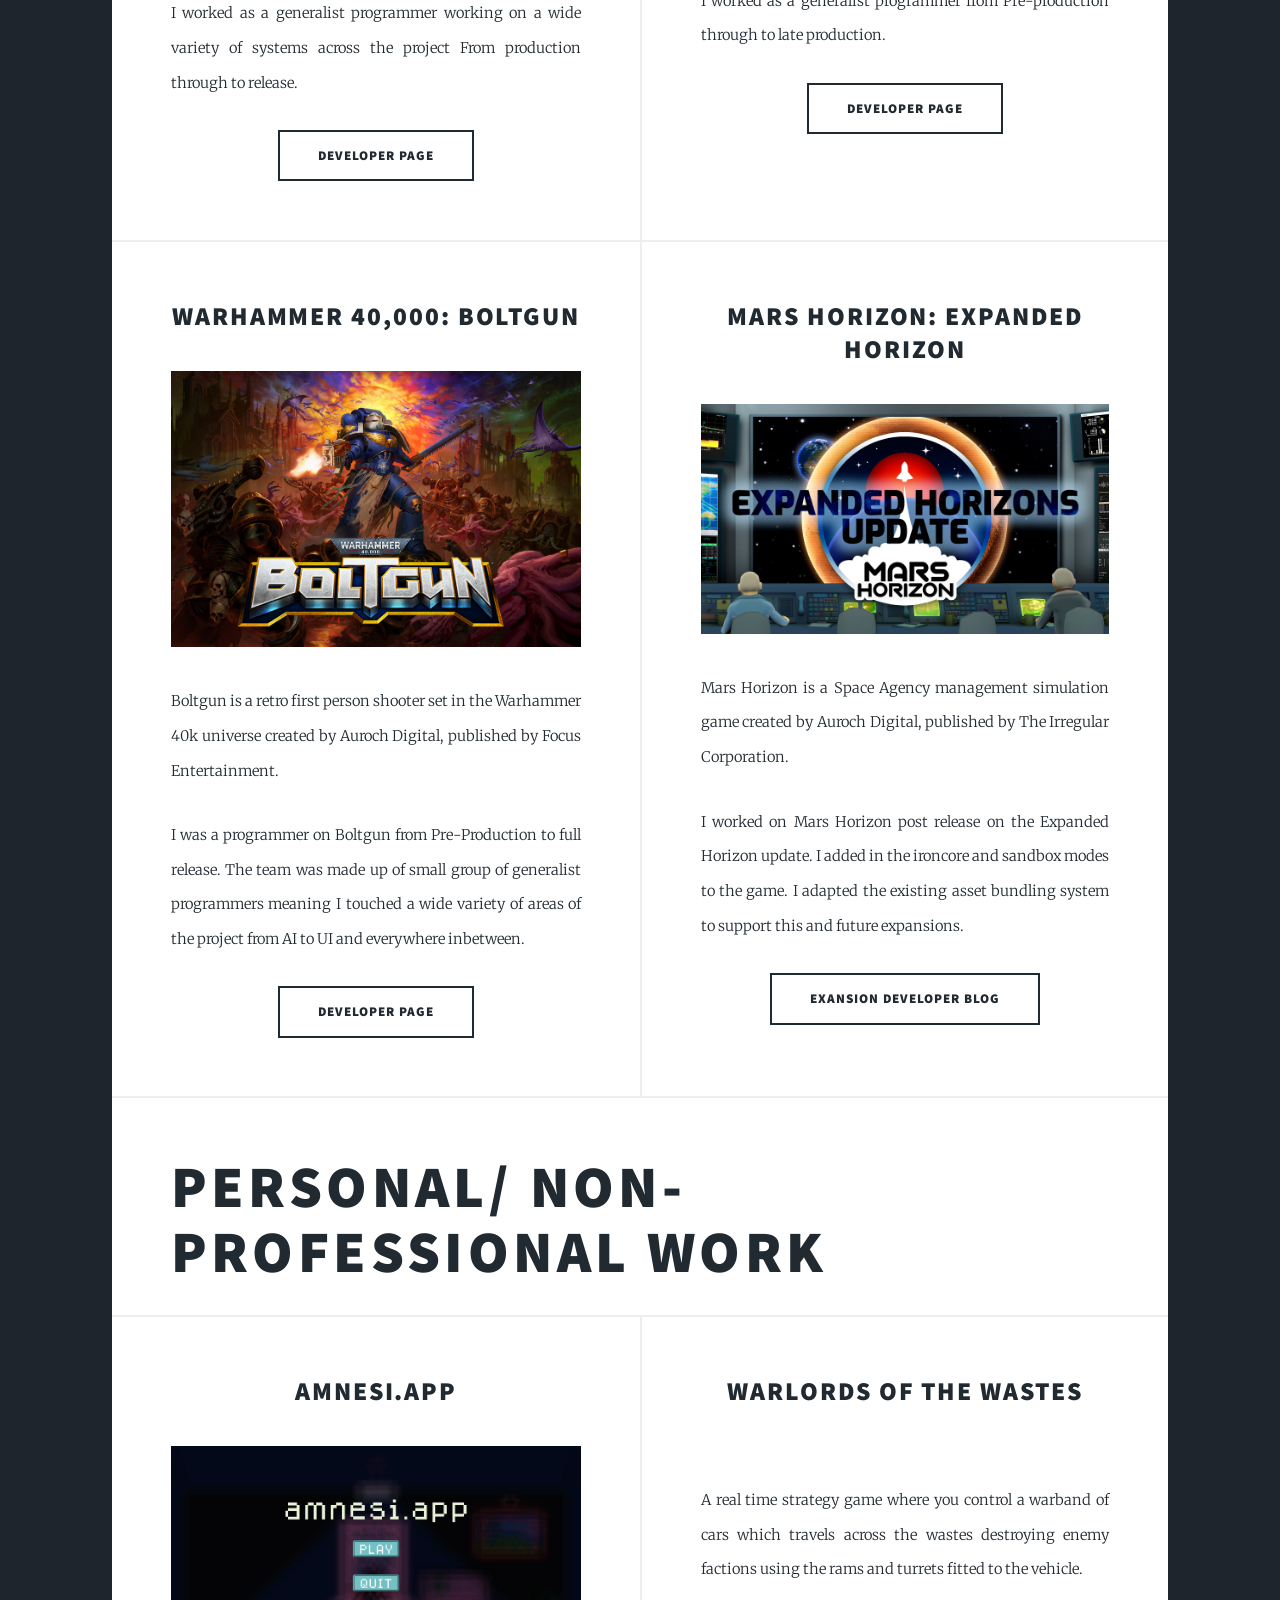
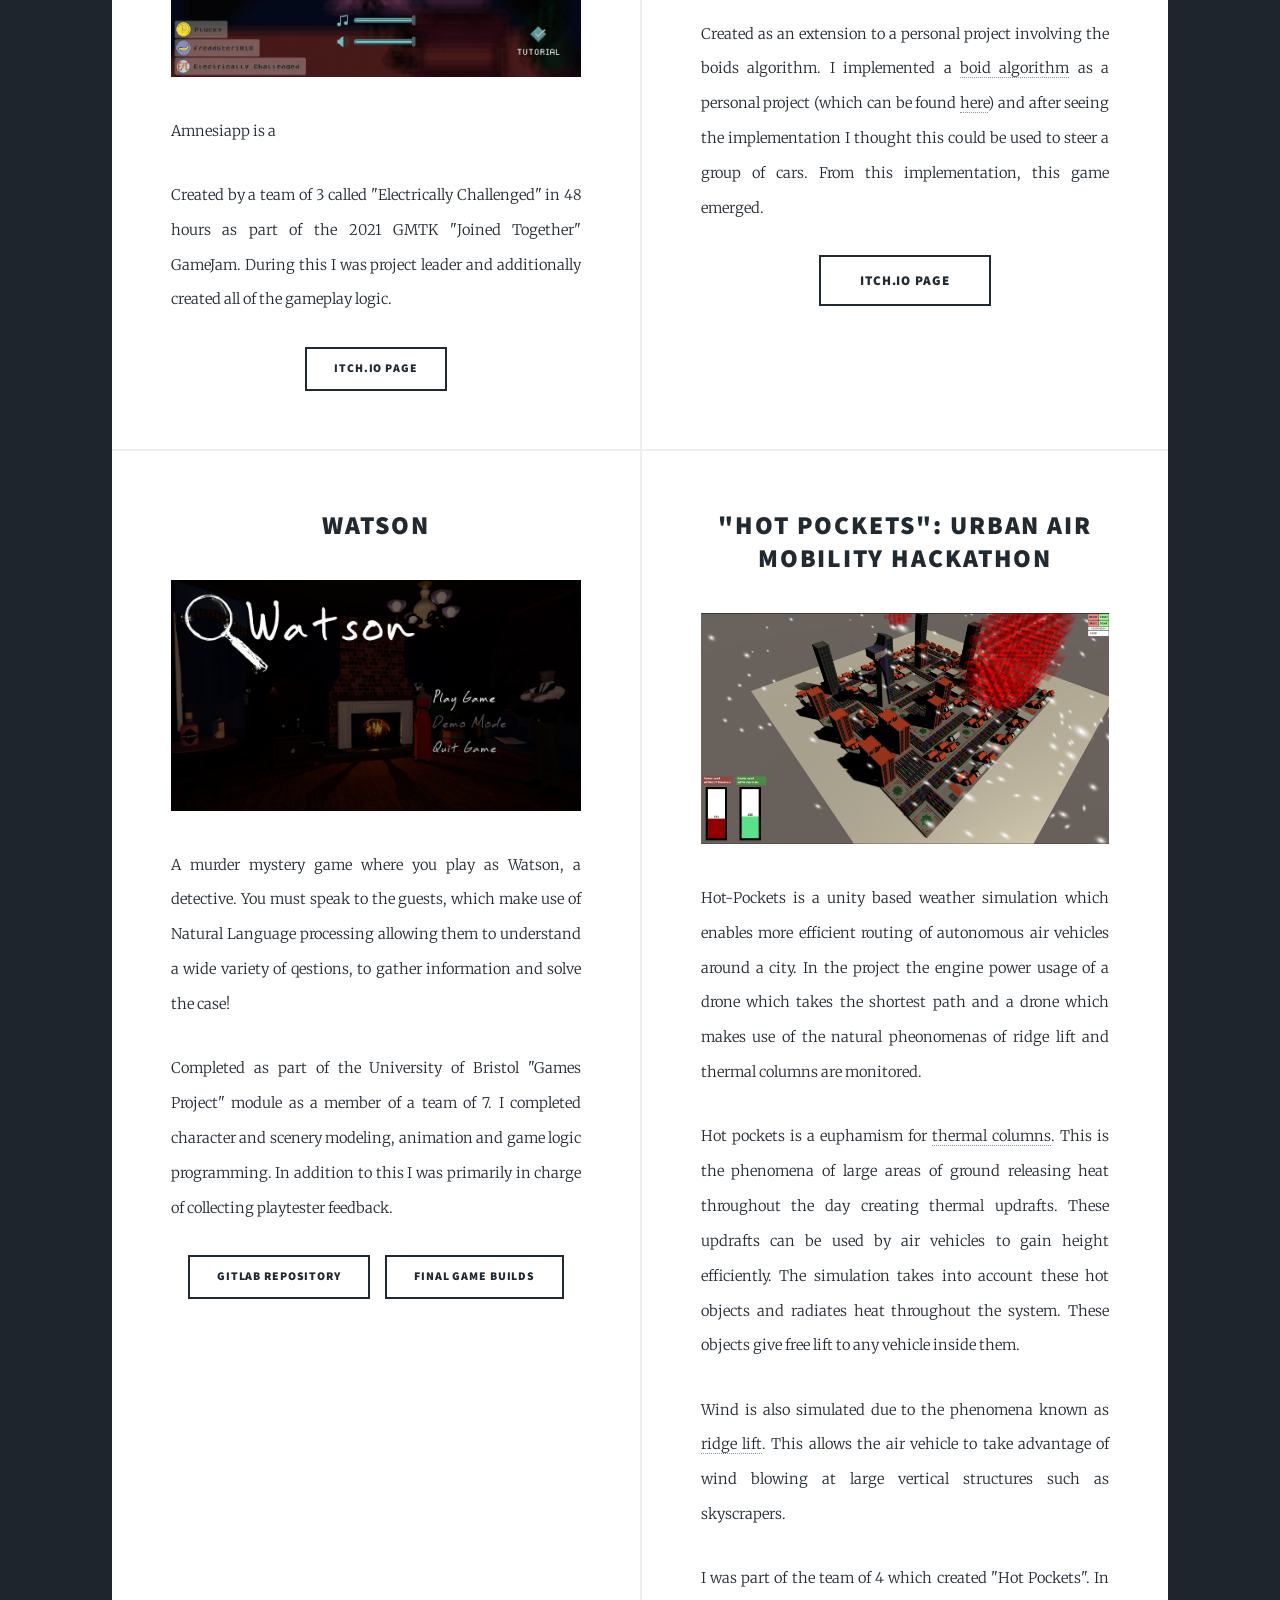
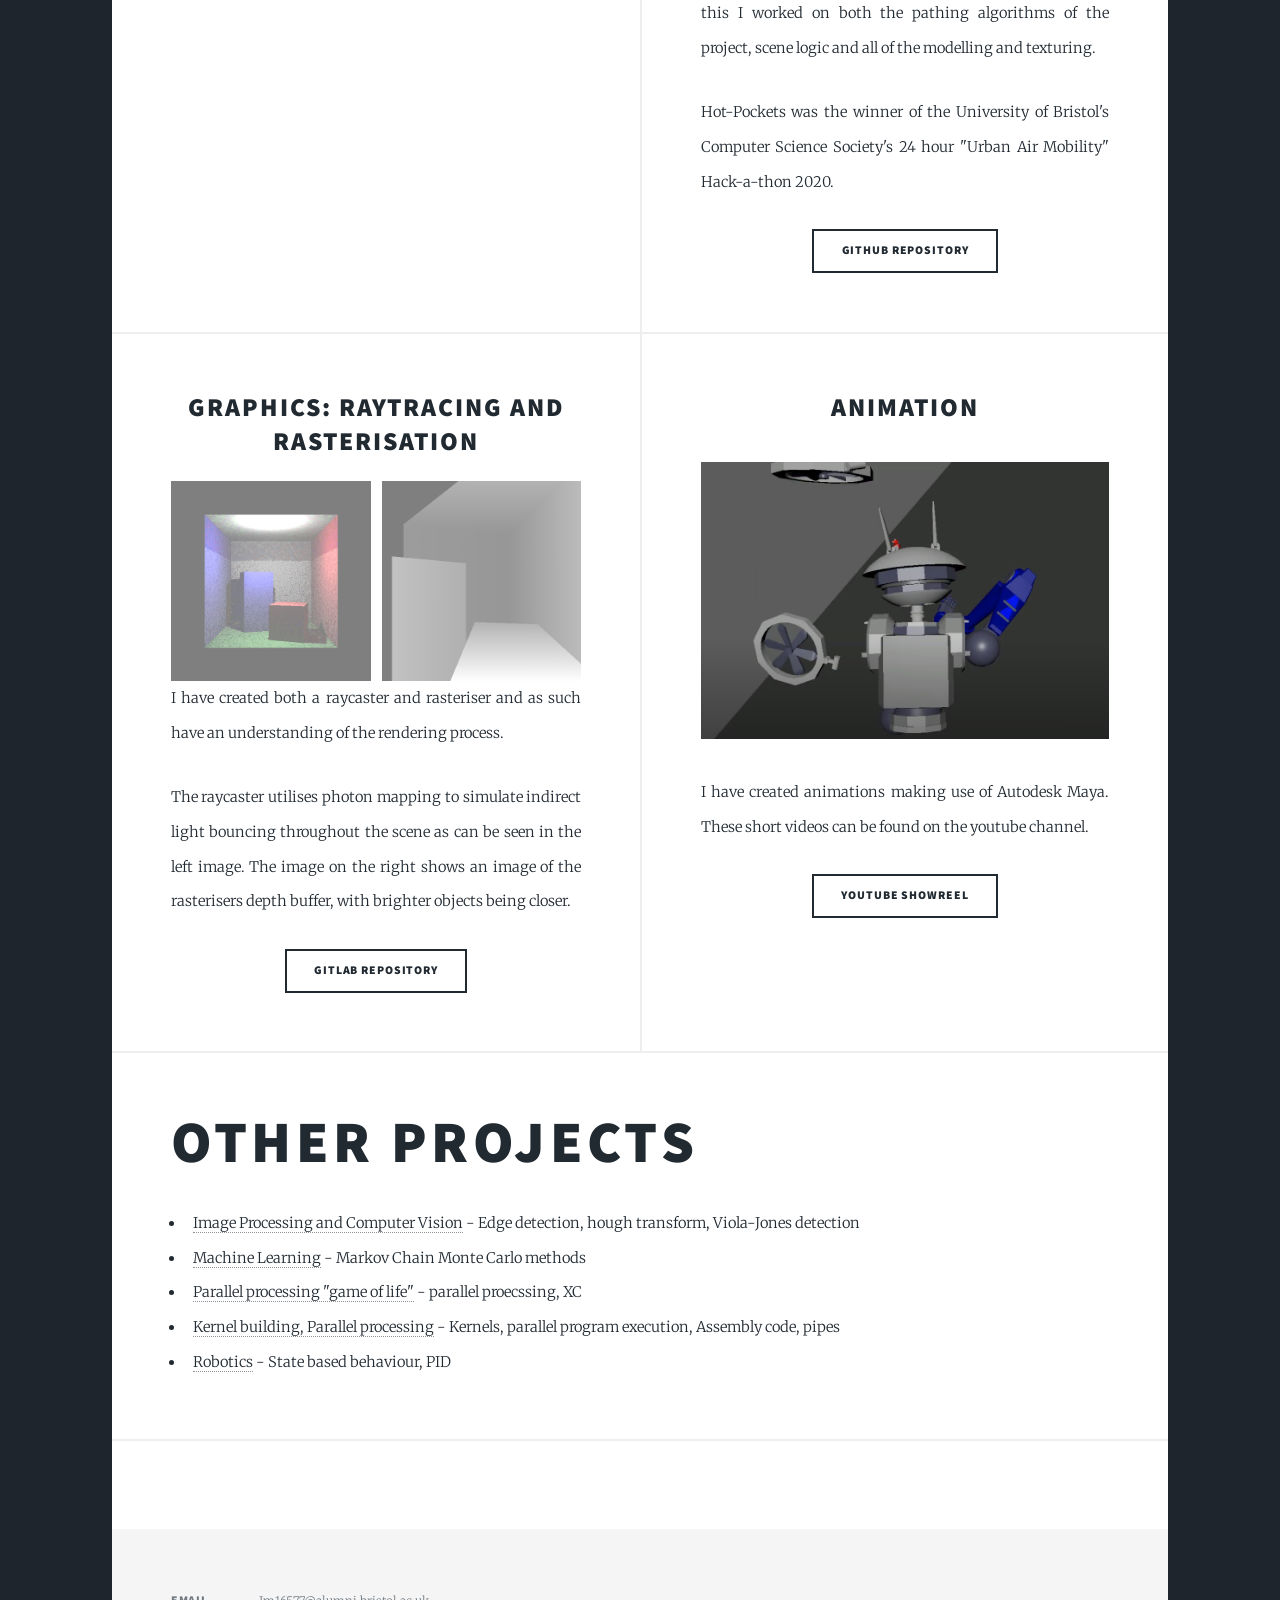
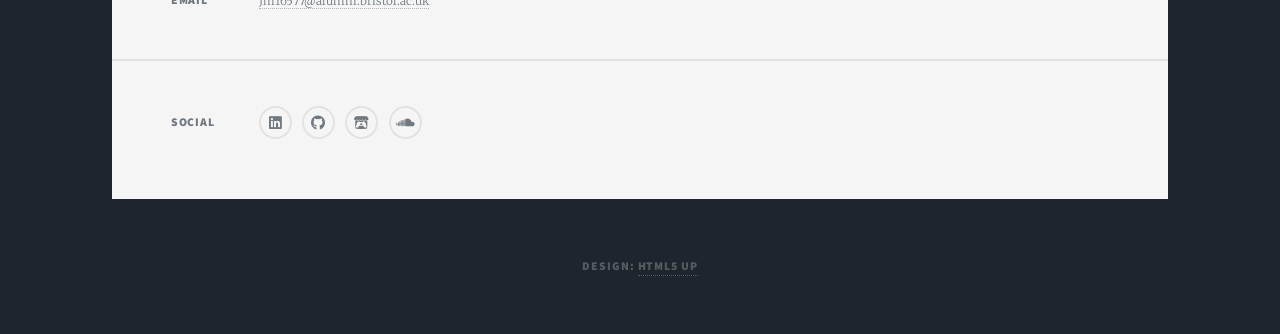
==== commit 68bc8a13: "Fixing itch.io page links" ====
--- a/index.html
+++ b/index.html
@@ -43,7 +43,7 @@
 						<ul class="icons">
 							<li><a href="https://www.linkedin.com/in/joseph-mills-perjoeadastra/" class="icon brands fa-linkedin"><span class="label">LinkedIn</span></a></li>
 							<li><a href="https://github.com/PerJoeAdAstra" class="icon brands fa-github"><span class="label">GitHub</span></a></li>
-							<li><a href="https://itch.io/profile/plucky" class="icon brands fa-itch-io"><span class="label">Itch</span></a></li>
+							<li><a href="https://plucky.itch.io/" class="icon brands fa-itch-io"><span class="label">Itch</span></a></li>
 							<li><a href="https://soundcloud.com/plucky_tunes" class="icon brands fa-soundcloud"><span class="label">soundcloud</span></a></li>
 						</ul>
 					</nav>
@@ -78,7 +78,7 @@
 								</p>
 								<ul class="actions special">
 									<li><a href="https://github.com/PerJoeAdAstra" class="button large">Github</a></li>
-									<li><a href="https://itch.io/profile/plucky" class="button large">Itch.io page</a></li>
+									<li><a href="https://plucky.itch.io/" class="button large">Itch.io page</a></li>
 									<li><a href="https://www.linkedin.com/in/joseph-mills-perjoeadastra/" class="button large">LinkedIn</a></li>
 								</ul>
 							</article>
@@ -380,7 +380,7 @@
 								<ul class="icons alt">
 									<li><a href="https://www.linkedin.com/in/joseph-mills-perjoeadastra/" class="icon brands alt fa-linkedin"><span class="label">LinkedIn</span></a></li>
 									<li><a href="https://github.com/PerJoeAdAstra" class="icon brands alt fa-github"><span class="label">GitHub</span></a></li>
-									<li><a href="https://itch.io/profile/plucky" class="icon brands fa-itch-io"><span class="label">Itch</span></a></li>
+									<li><a href="https://plucky.itch.io/" class="icon brands fa-itch-io"><span class="label">Itch</span></a></li>
 									<li><a href="https://soundcloud.com/plucky_tunes" class="icon brands fa-soundcloud"><span class="label">soundcloud</span></a></li>
 								</ul>
 							</section>
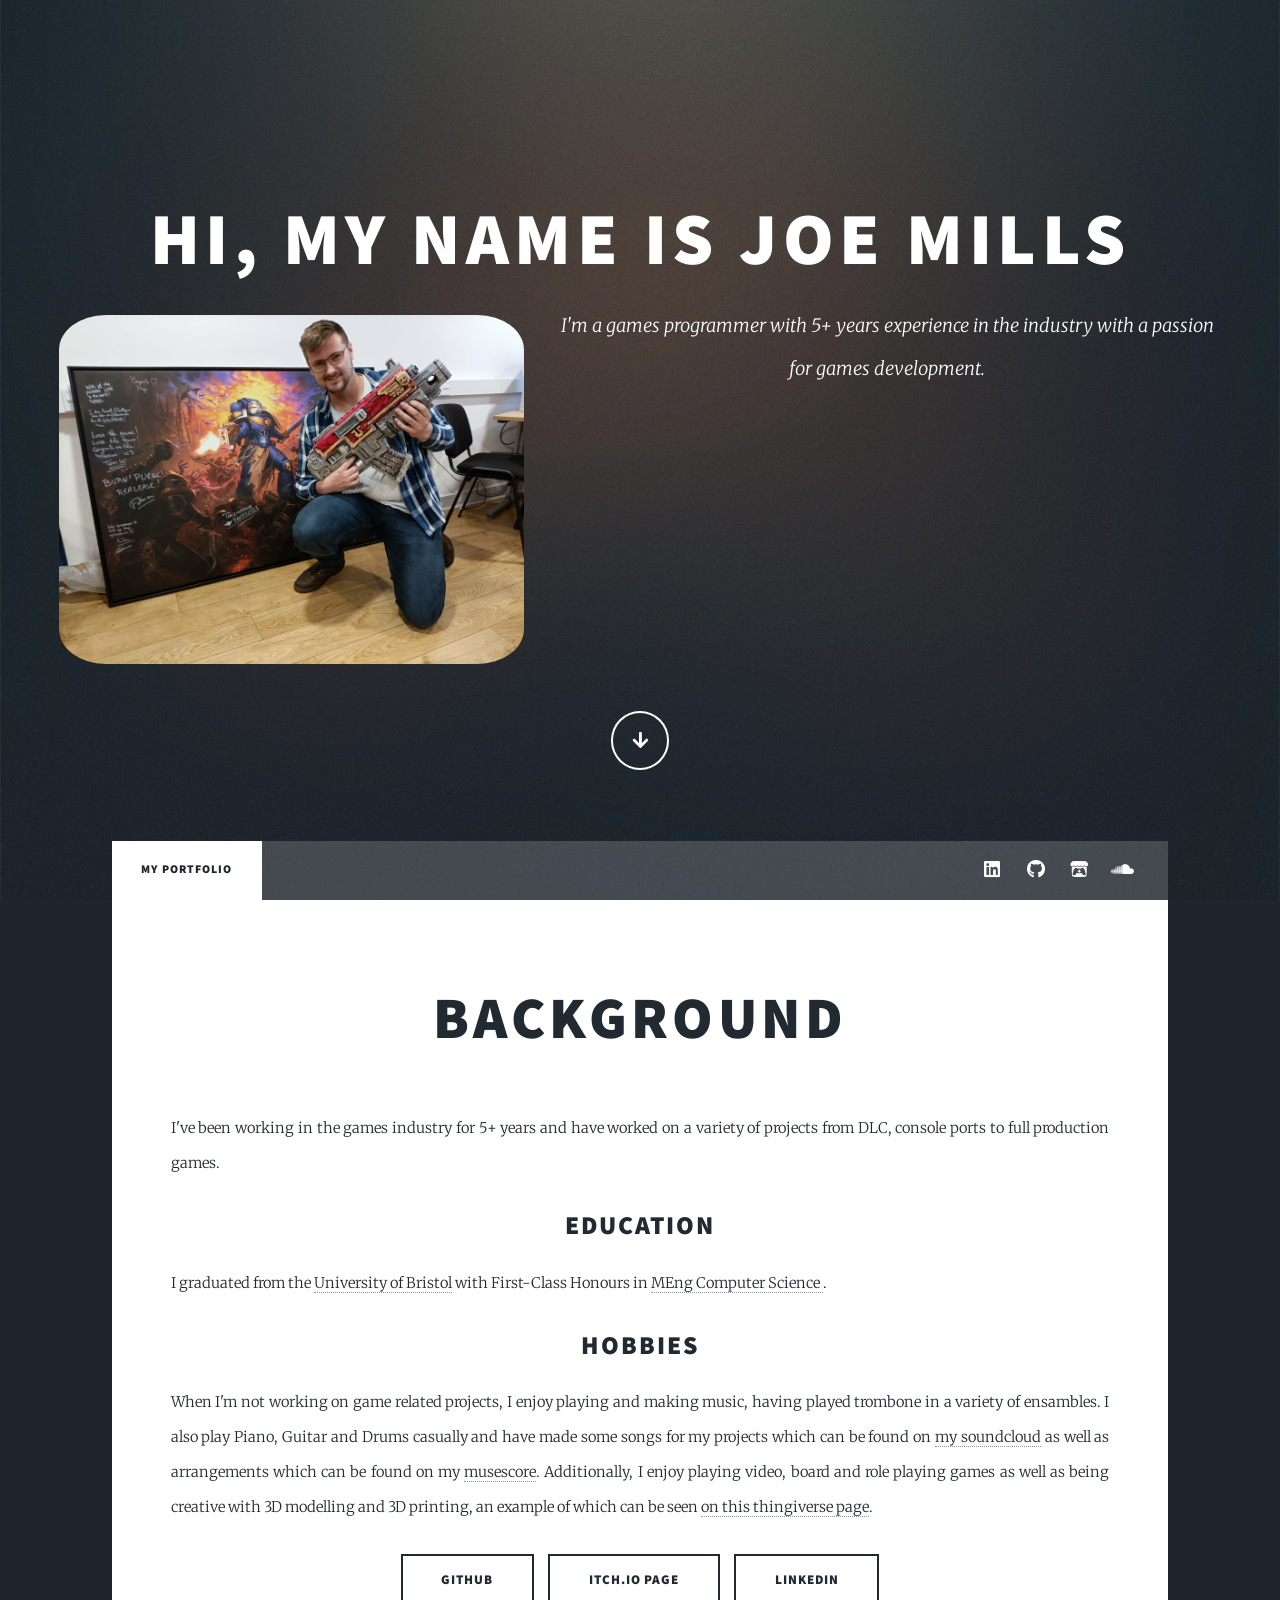
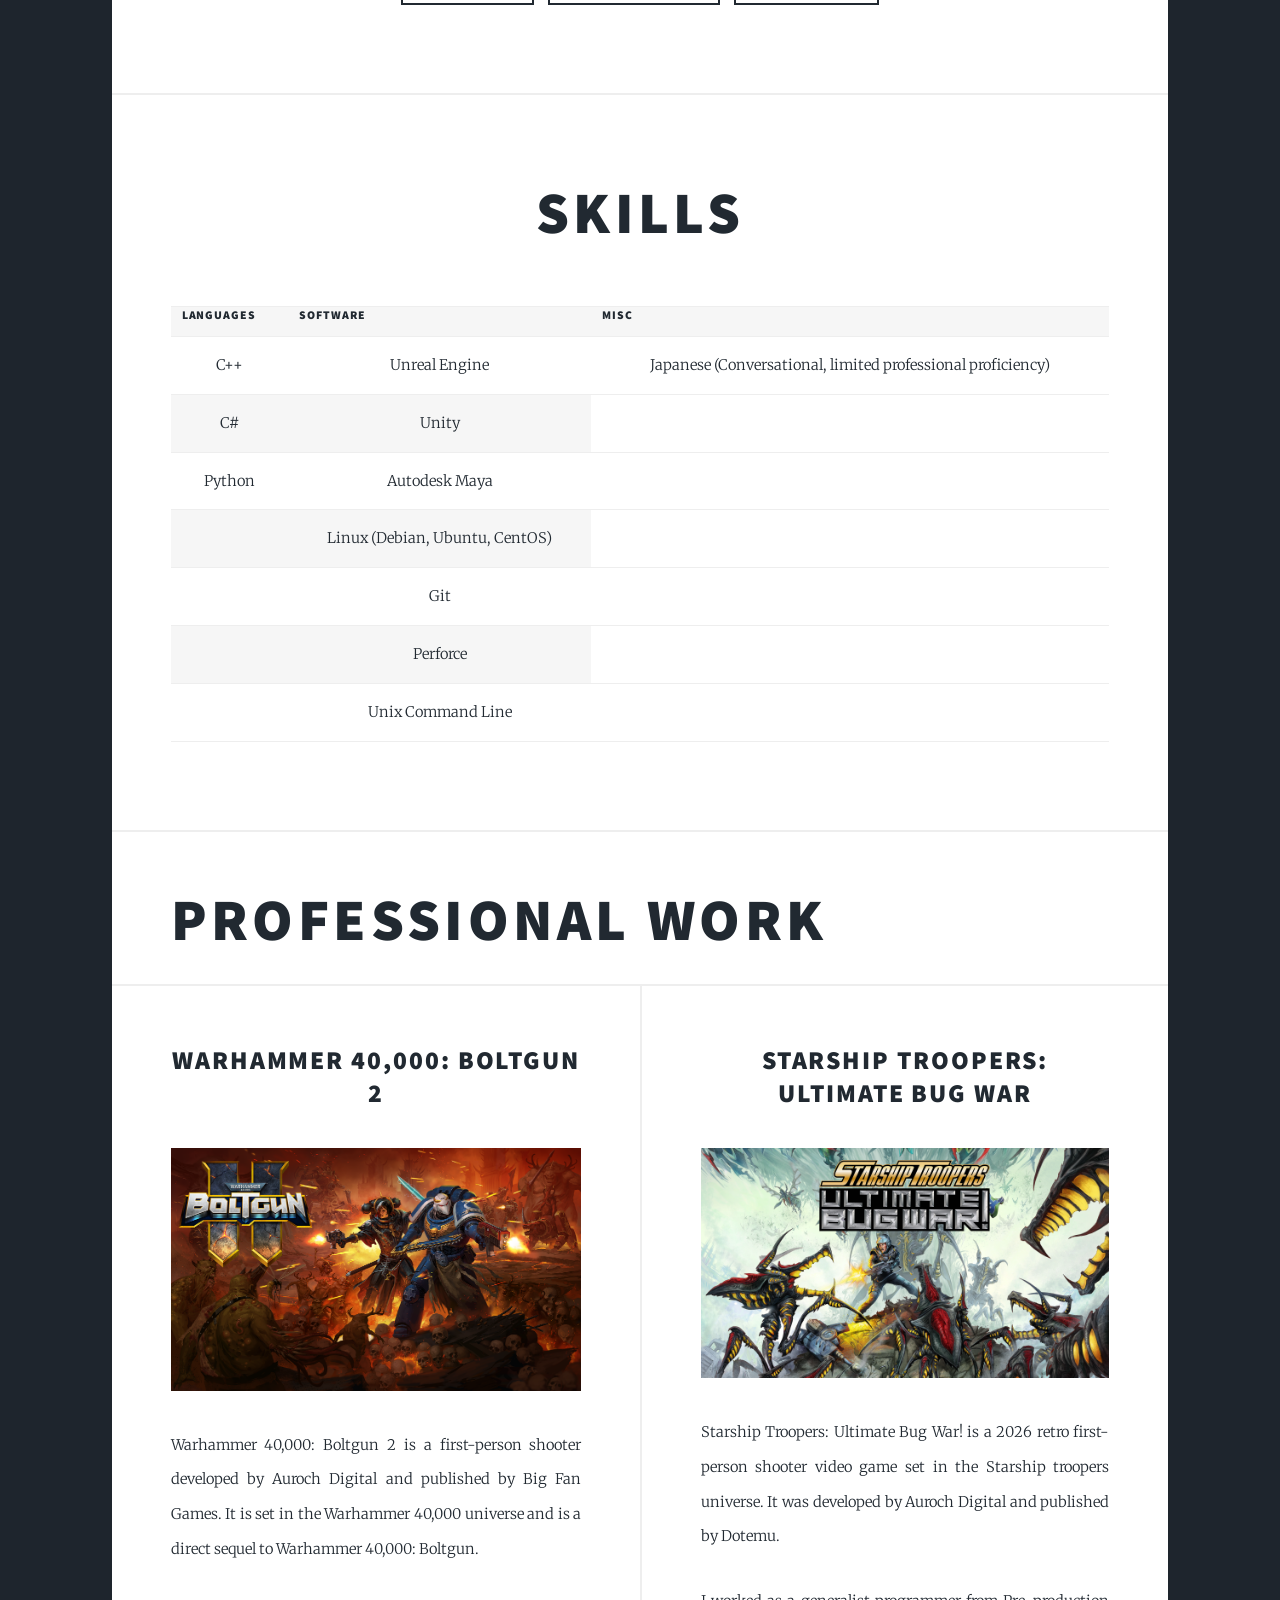
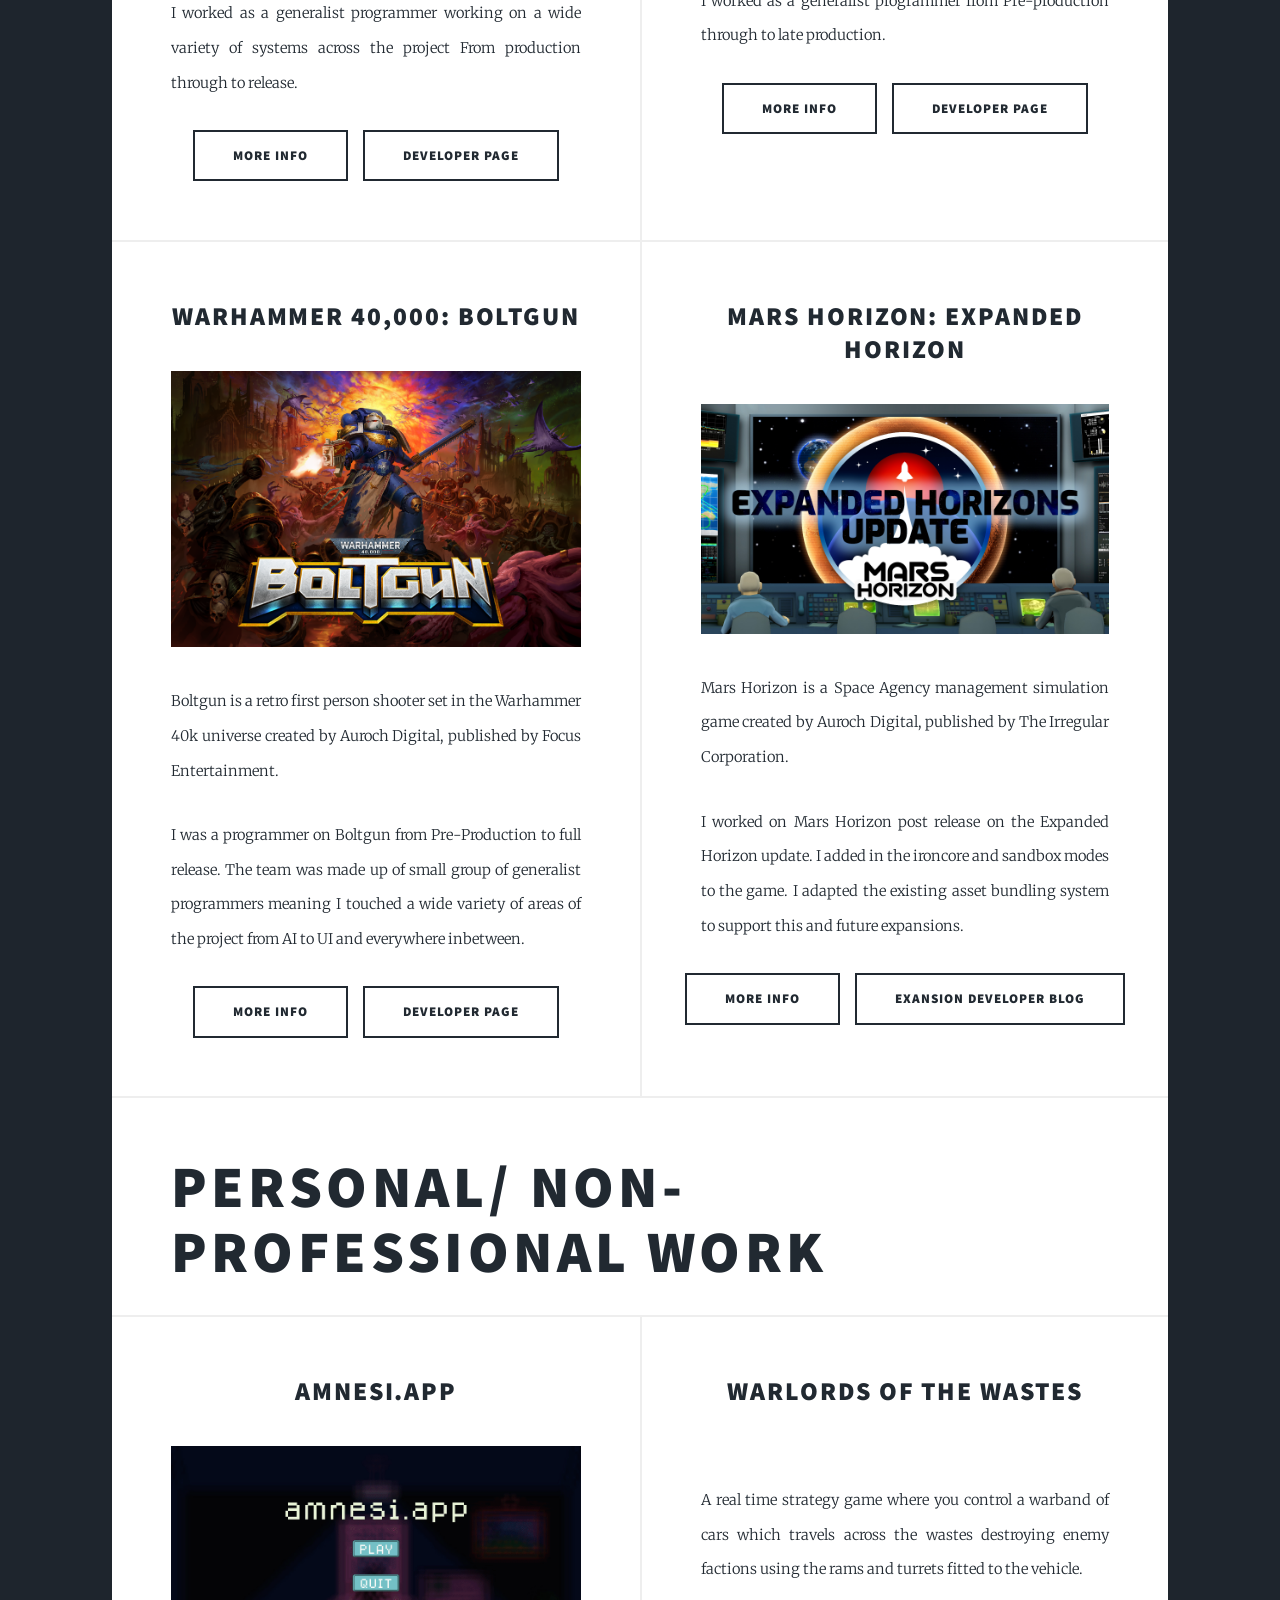
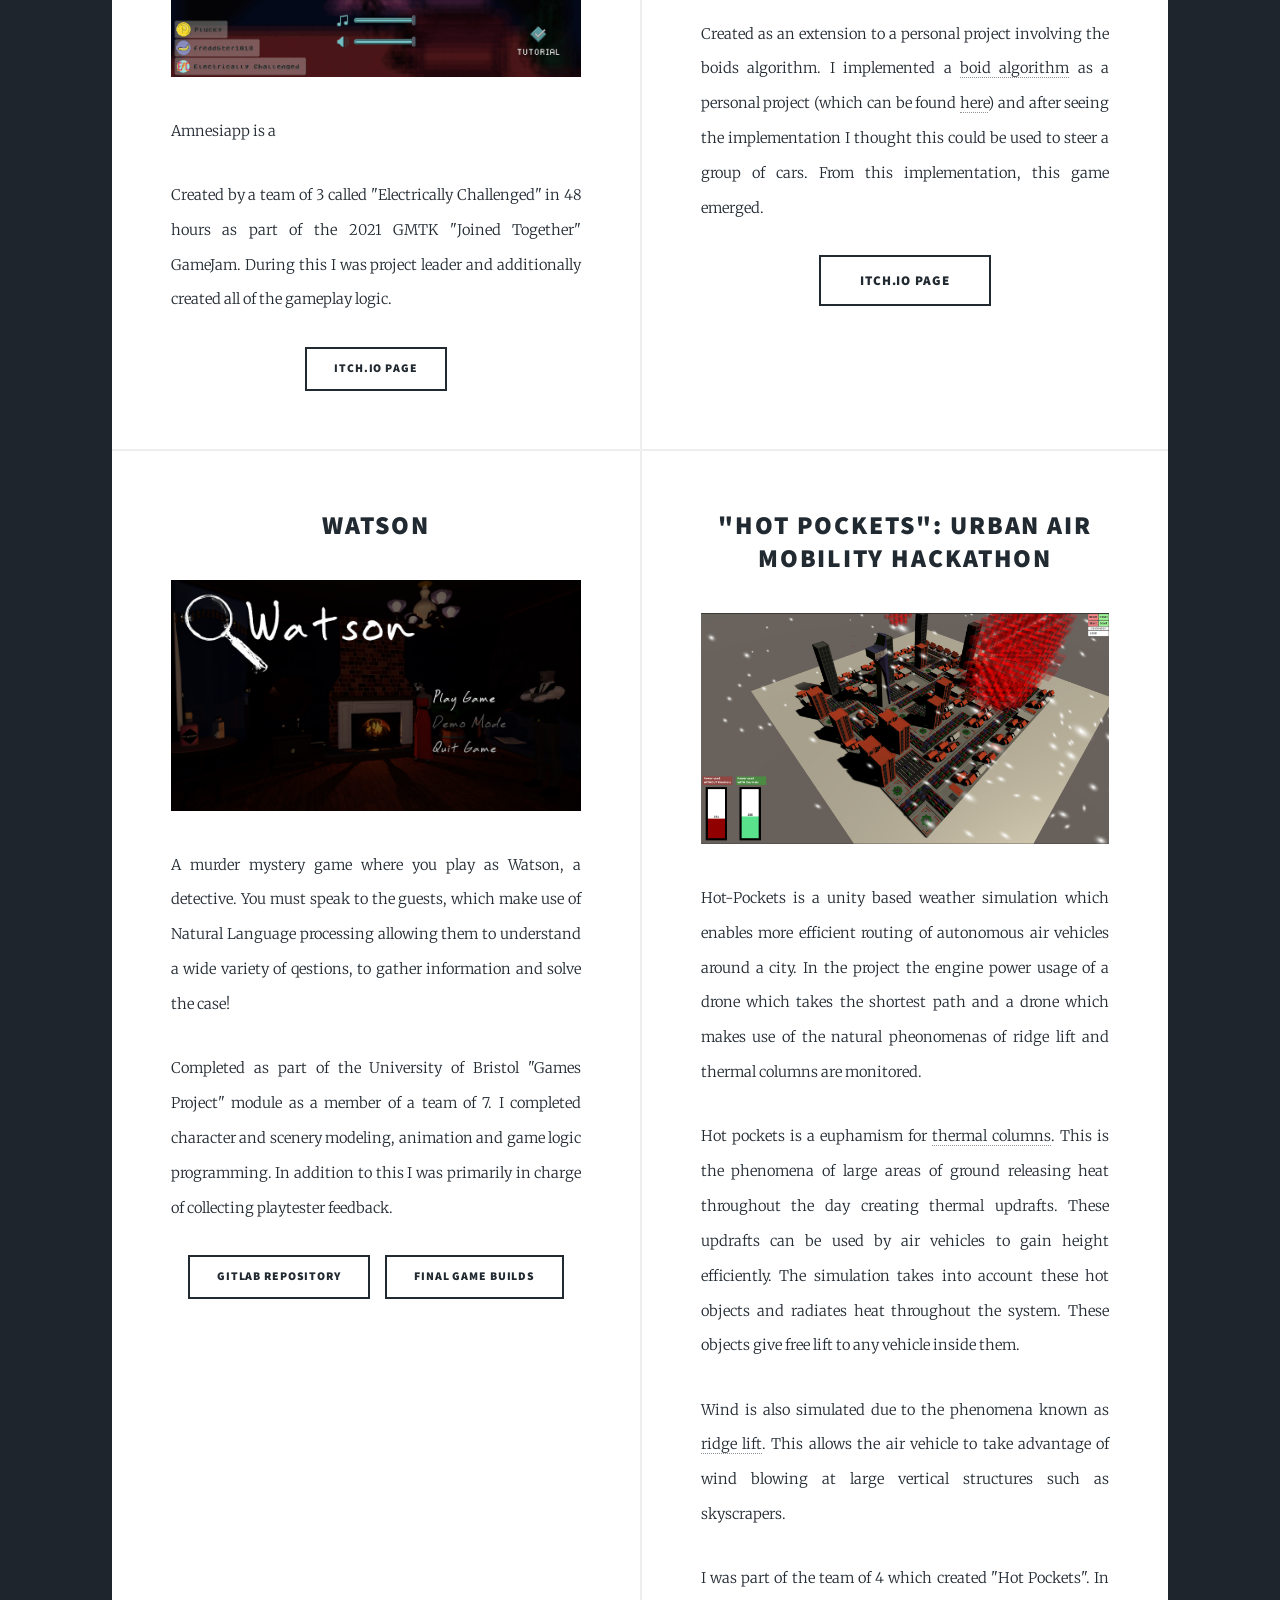
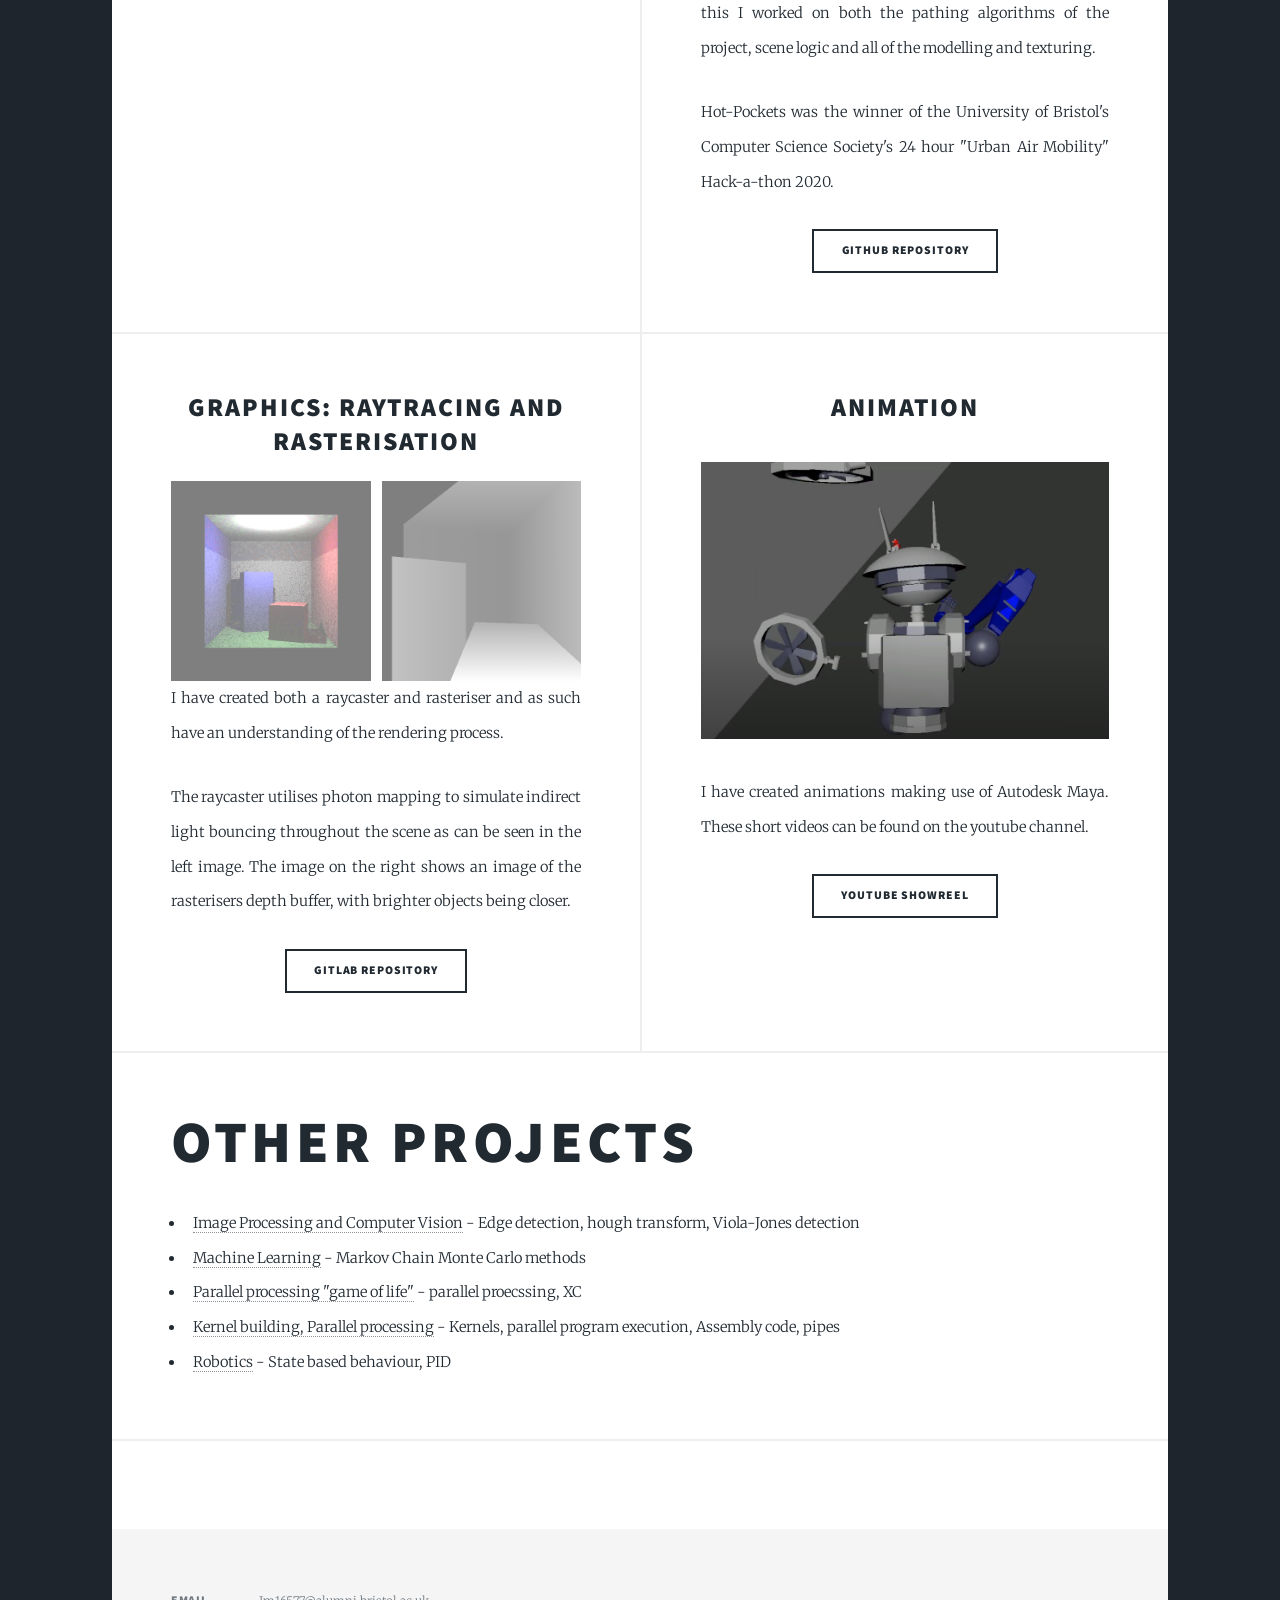
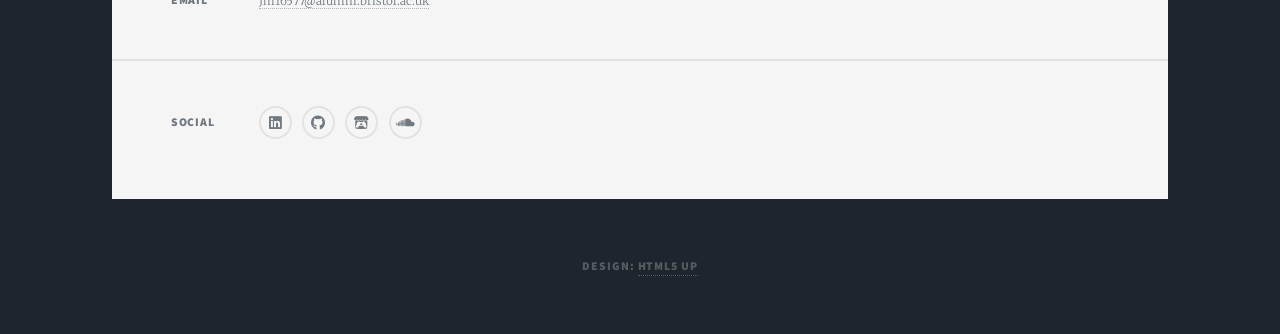
==== commit 2e83782f: "Adding more pages about individual projects" ====
--- a/index.html
+++ b/index.html
@@ -131,9 +131,9 @@
 
 								<article>
 									<header>
-										<h2><a href="https://www.aurochdigital.com/warhammer-40000-boltgun-2">Warhammer 40,000: Boltgun 2</a></h2>
-									</header>
-									<a href="https://www.aurochdigital.com/warhammer-40000-boltgun-2" class="image fit"><img src="images/BG2.webp" alt="" /></a>
+										<h2><a href="Boltgun2.html">Warhammer 40,000: Boltgun 2</a></h2>
+									</header>
+									<a href="Boltgun2.html" class="image fit"><img src="images/BG2.webp" alt="" /></a>
 									<p>
 										Warhammer 40,000: Boltgun 2 is a first-person shooter developed by Auroch Digital and published by Big Fan Games.
 										It is set in the Warhammer 40,000 universe and is a direct sequel to Warhammer 40,000: Boltgun.
@@ -142,15 +142,16 @@
 										I worked as a generalist programmer working on a wide variety of systems across the project From production through to release.
 									</p>
 									<ul class="actions special">
+										<li><a href="Boltgun2.html" class="button large">More Info</a></li>
 										<li><a href="https://www.aurochdigital.com/warhammer-40000-boltgun-2" class="button large">Developer page</a></li>
 									</ul>
 								</article>
 
 								<article>
 									<header>
-										<h2><a href="https://www.aurochdigital.com/starship-troopers-ultimate-bug-war">Starship Troopers: Ultimate Bug War</a></h2>
-									</header>
-									<a href="https://www.aurochdigital.com/starship-troopers-ultimate-bug-war" class="image fit"><img src="images/StarshipTroopersUBW.webp" alt="" /></a>
+										<h2><a href="STUBW.html">Starship Troopers: Ultimate Bug War</a></h2>
+									</header>
+									<a href="STUBW.html" class="image fit"><img src="images/StarshipTroopersUBW.webp" alt="" /></a>
 									<p>
 										Starship Troopers: Ultimate Bug War! is a 2026 retro first-person shooter video game set in the Starship troopers universe. It was developed by Auroch Digital and published by Dotemu.
 									</p>
@@ -158,15 +159,16 @@
 										I worked as a generalist programmer from Pre-production through to late production.
 									</p>
 									<ul class="actions special">
+										<li><a href="STUBW.html" class="button large">More Info</a></li>
 										<li><a href="https://www.aurochdigital.com/starship-troopers-ultimate-bug-war" class="button large">Developer page</a></li>
 									</ul>
 								</article>
 
 								<article>
 									<header>
-										<h2><a href="https://www.aurochdigital.com/warhammer-boltgun">Warhammer 40,000: Boltgun</a></h2>
-									</header>
-									<a href="https://www.aurochdigital.com/warhammer-boltgun" class="image fit"><img src="images/Boltgun.png" alt="" /></a>
+										<h2><a href="boltgun.html">Warhammer 40,000: Boltgun</a></h2>
+									</header>
+									<a href="boltgun.html" class="image fit"><img src="images/Boltgun.png" alt="" /></a>
 									<p>
 										Boltgun is a retro first person shooter set in the Warhammer 40k universe created by Auroch Digital, published by Focus Entertainment.
 									</p>
@@ -176,15 +178,16 @@
 										of the project from AI to UI and everywhere inbetween.
 									</p>
 									<ul class="actions special">
+										<li><a href="boltgun.html" class="button large">More Info</a></li>
 										<li><a href="https://www.aurochdigital.com/warhammer-boltgun" class="button large">Developer page</a></li>
 									</ul>
 								</article>
 
 								<article>
 									<header>
-										<h2><a href="https://www.aurochdigital.com/blog/2021/5/20/mars-horizon-free-update">Mars Horizon: Expanded Horizon</a></h2>
-									</header>
-									<a href="https://www.aurochdigital.com/blog/2021/5/20/mars-horizon-free-update" class="image fit"><img src="images/MarsHorizon_ExpandedHorizons.png" alt="" /></a>
+										<h2><a href="MarsHorizonExpansion.html">Mars Horizon: Expanded Horizon</a></h2>
+									</header>
+									<a href="MarsHorizonExpansion.html" class="image fit"><img src="images/MarsHorizon_ExpandedHorizons.png" alt="" /></a>
 									<p>
 										Mars Horizon is a Space Agency management simulation game created by Auroch Digital, published by The Irregular Corporation.
 									</p>
@@ -194,6 +197,7 @@
 										I adapted the existing asset bundling system to support this and future expansions.
 									</p>
 									<ul class="actions special">
+										<li><a href="MarsHorizonExpansion.html" class="button large">More Info</a></li>
 										<li><a href="https://www.aurochdigital.com/blog/2021/5/20/mars-horizon-free-update" class="button large">Exansion Developer Blog</a></li>
 									</ul>
 								</article>
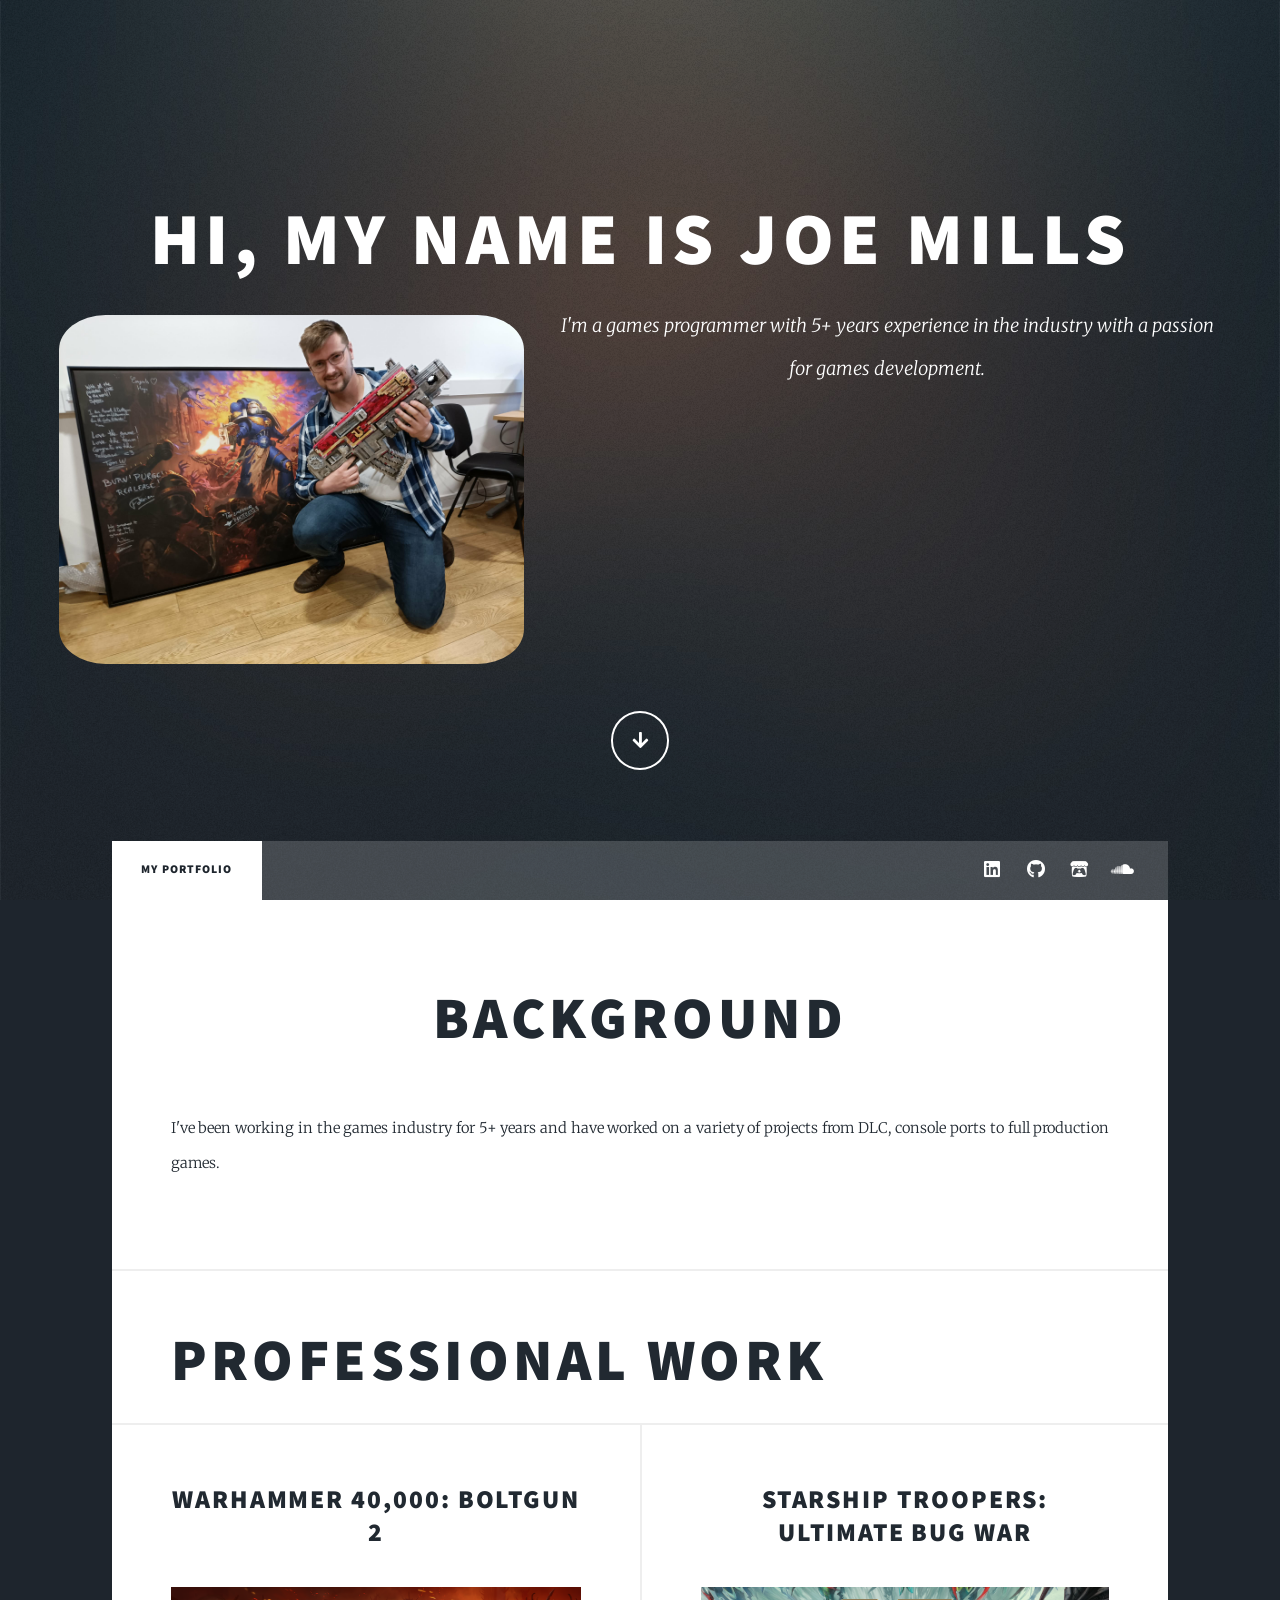
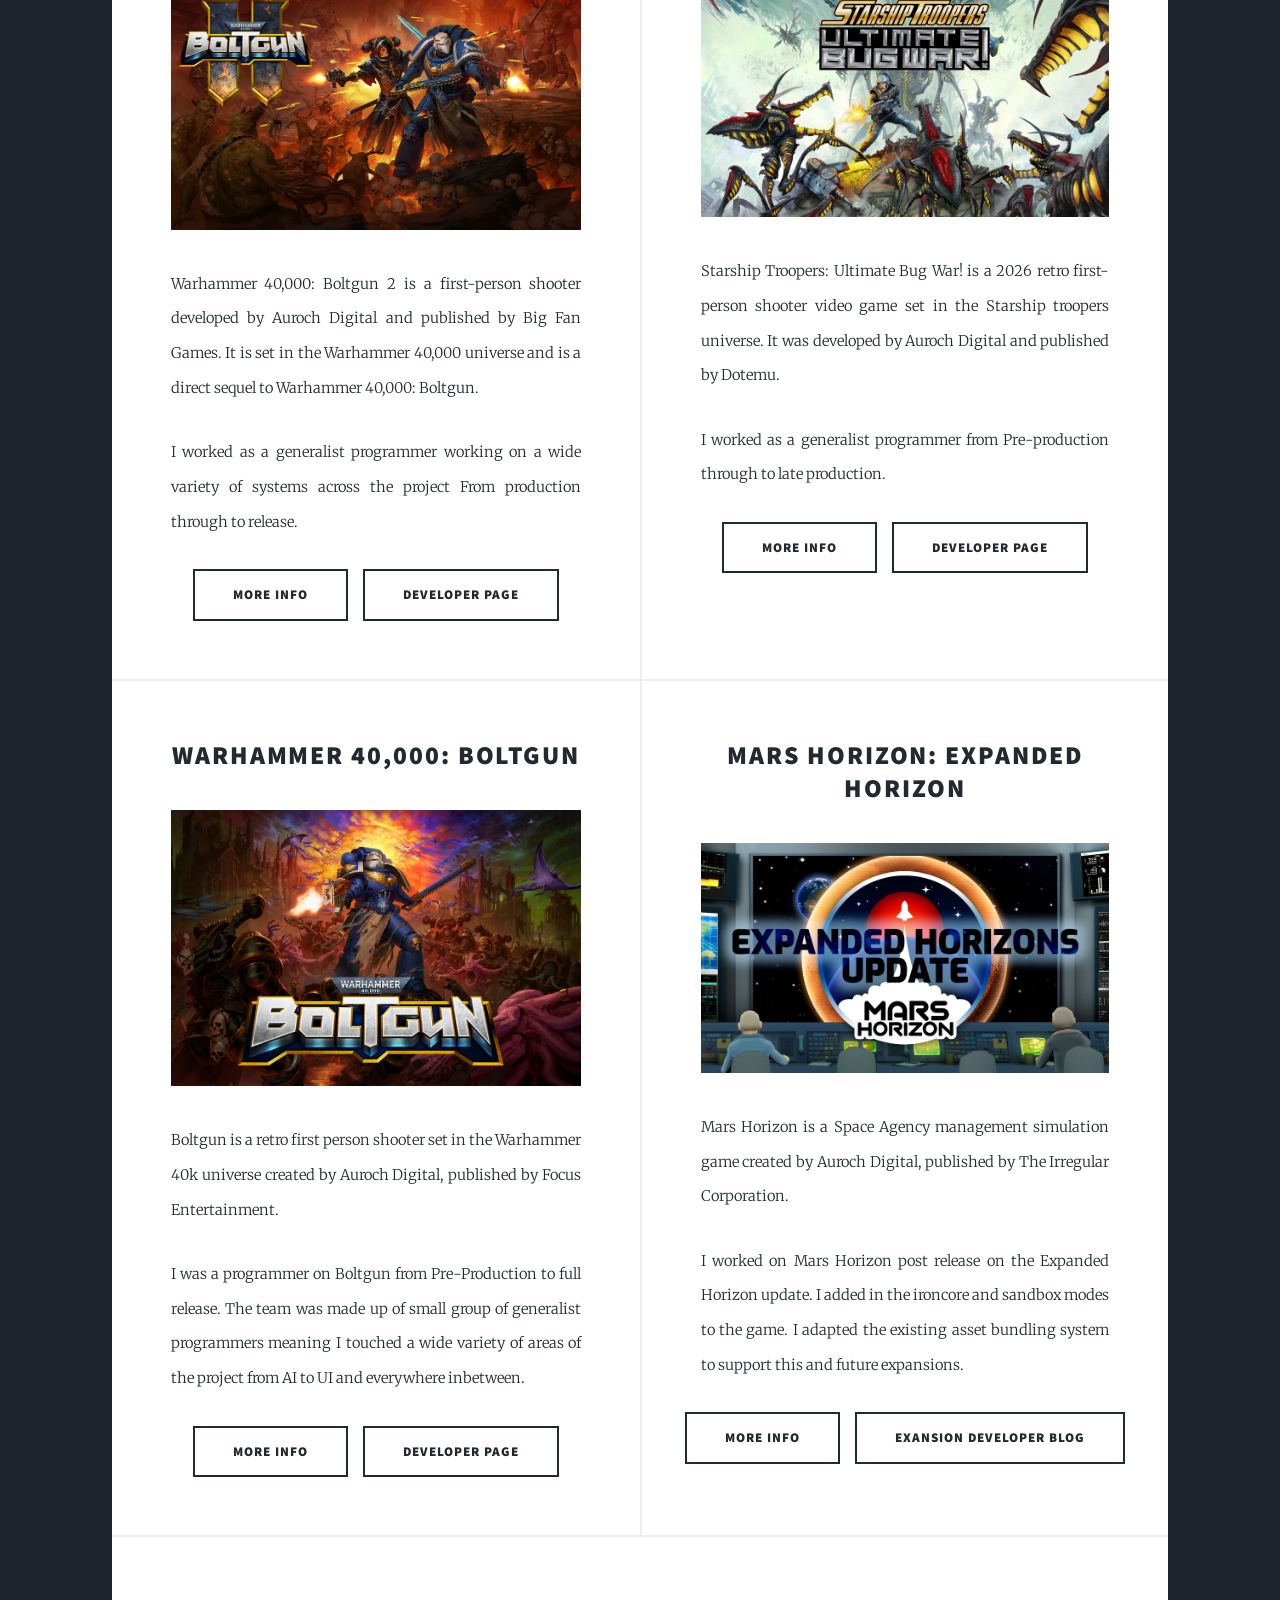
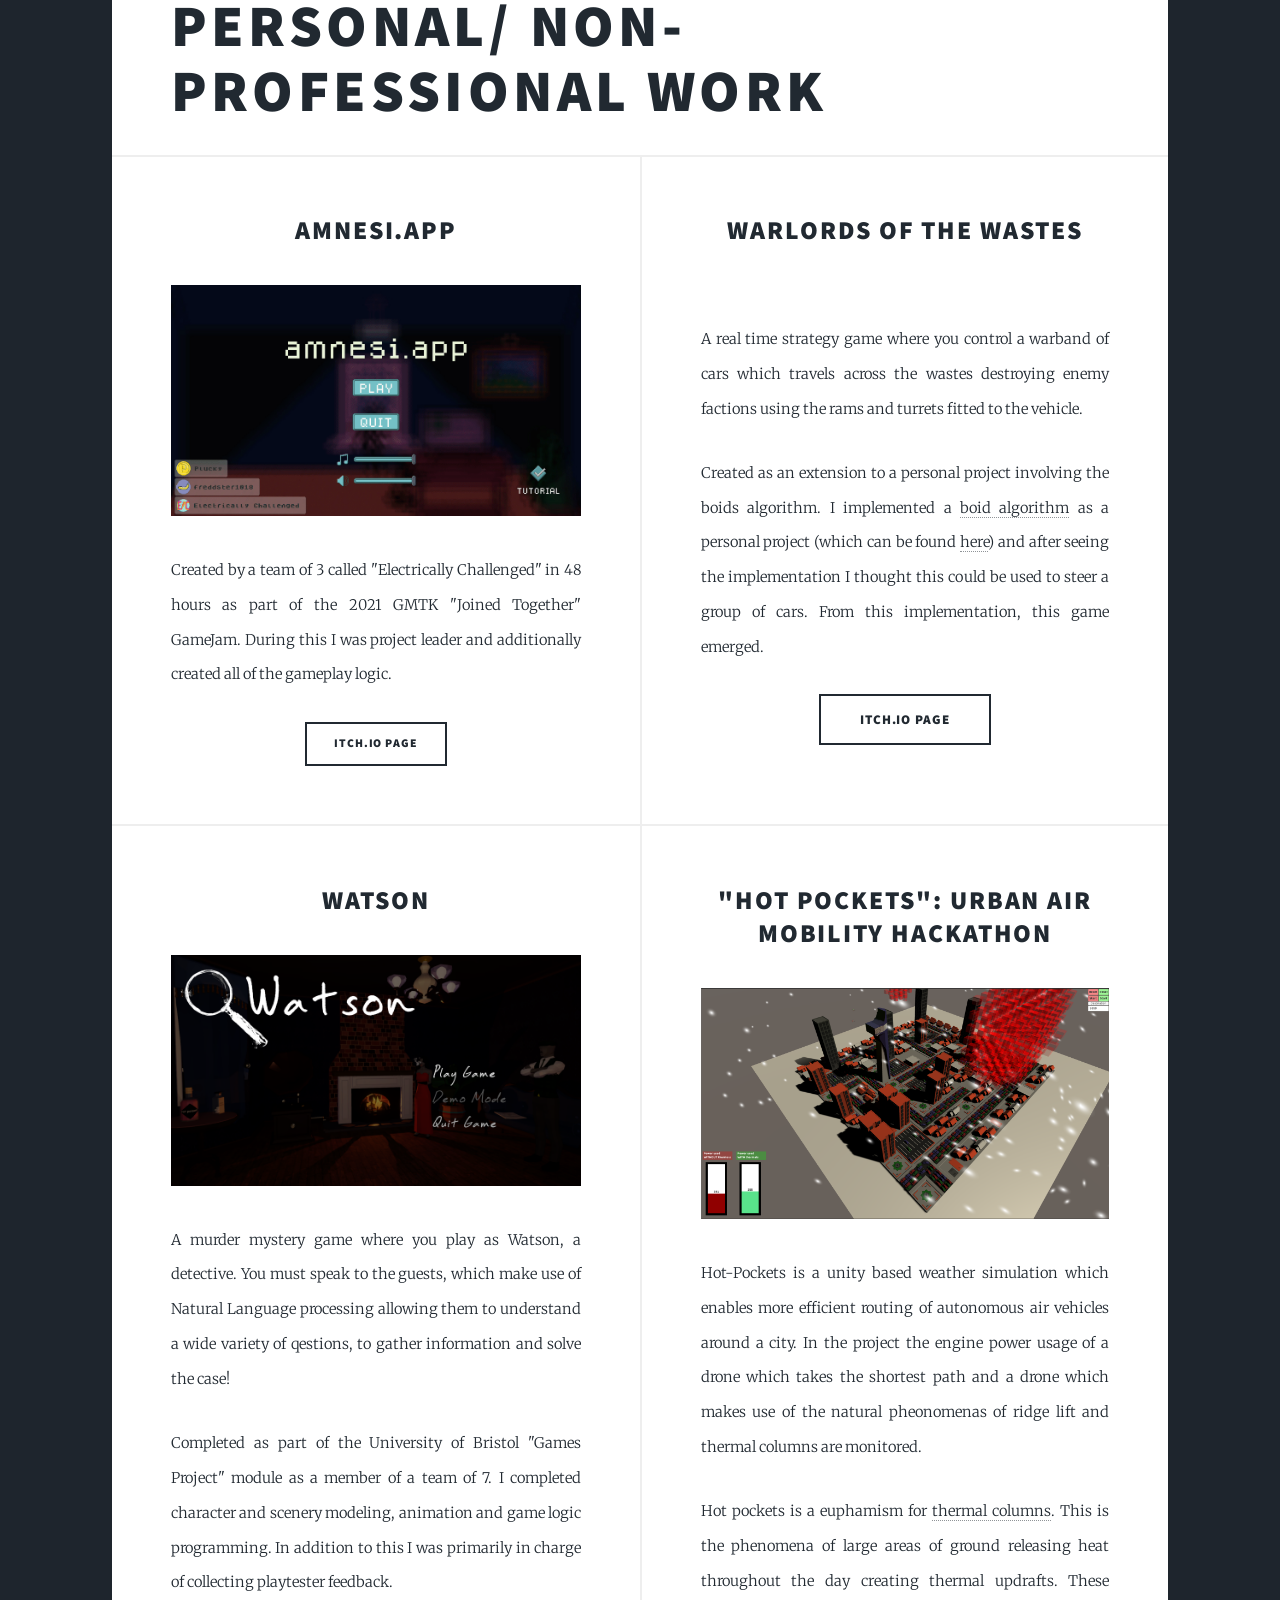
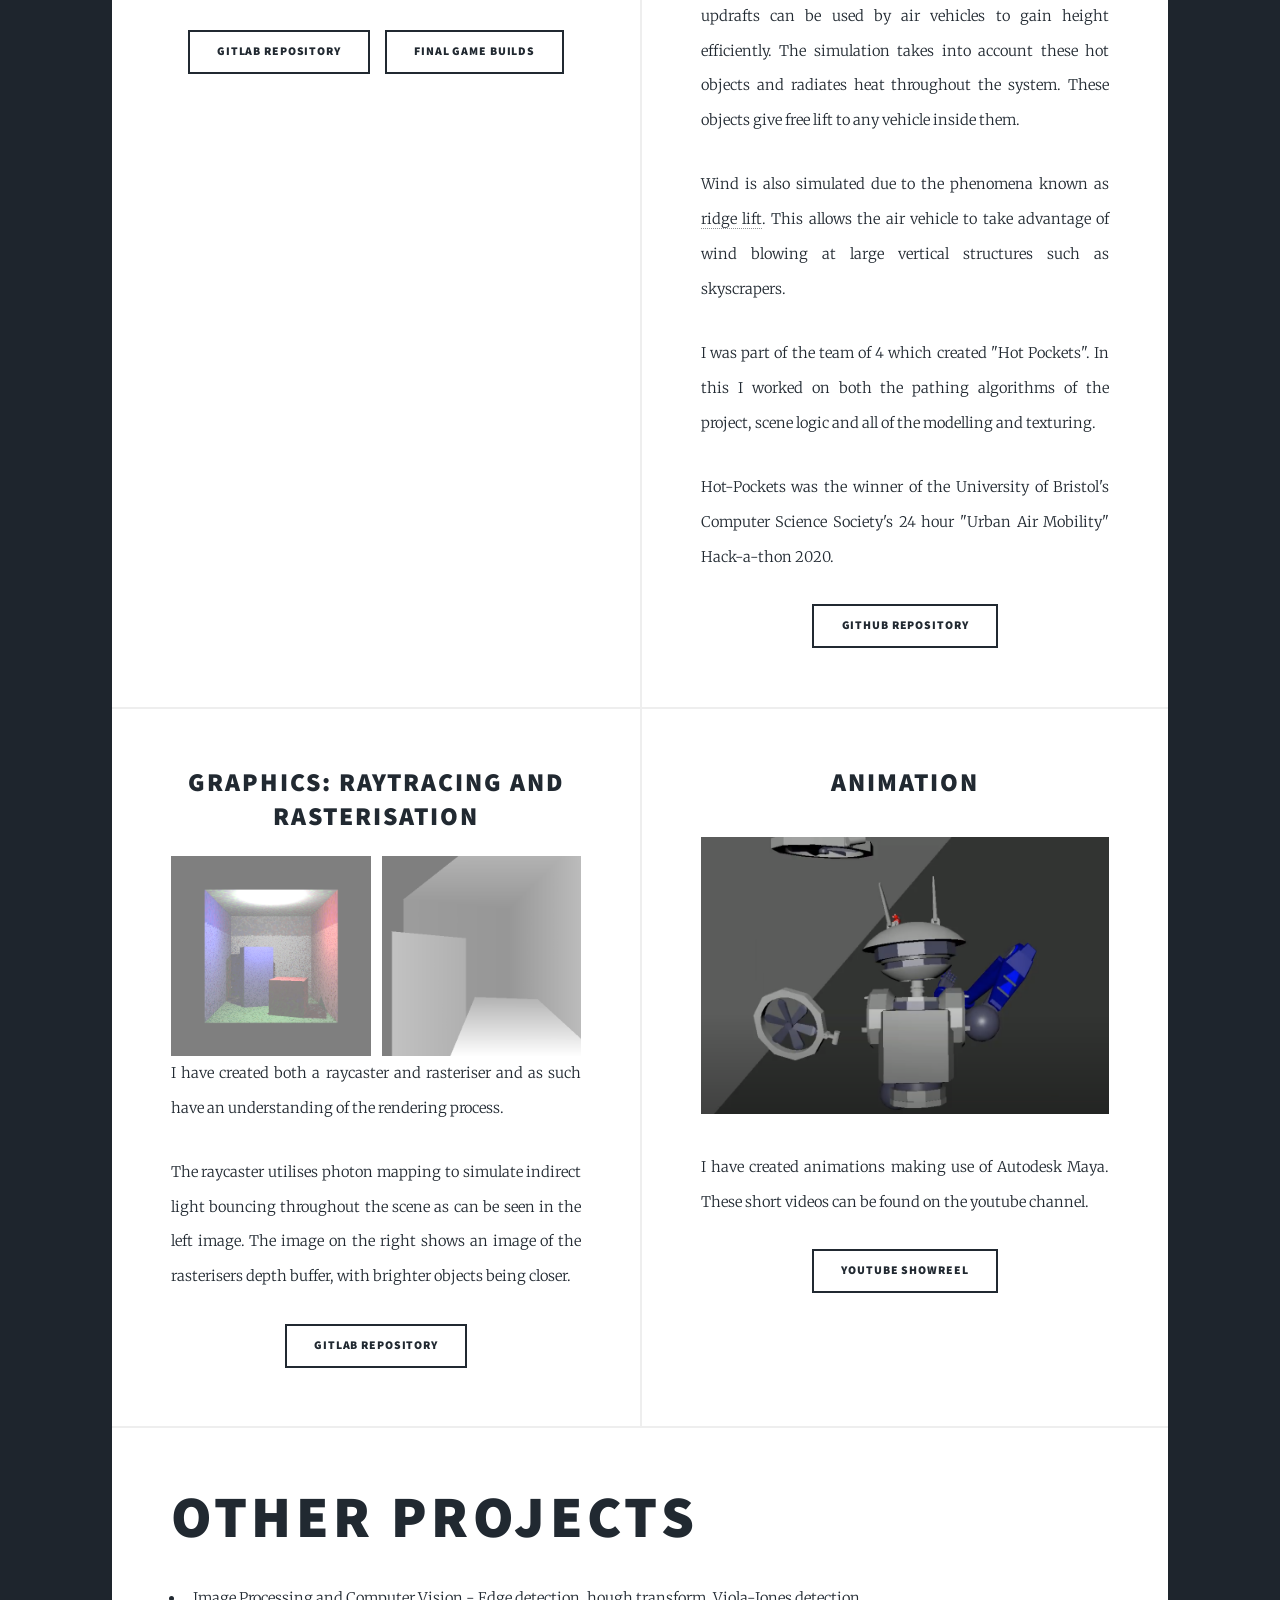
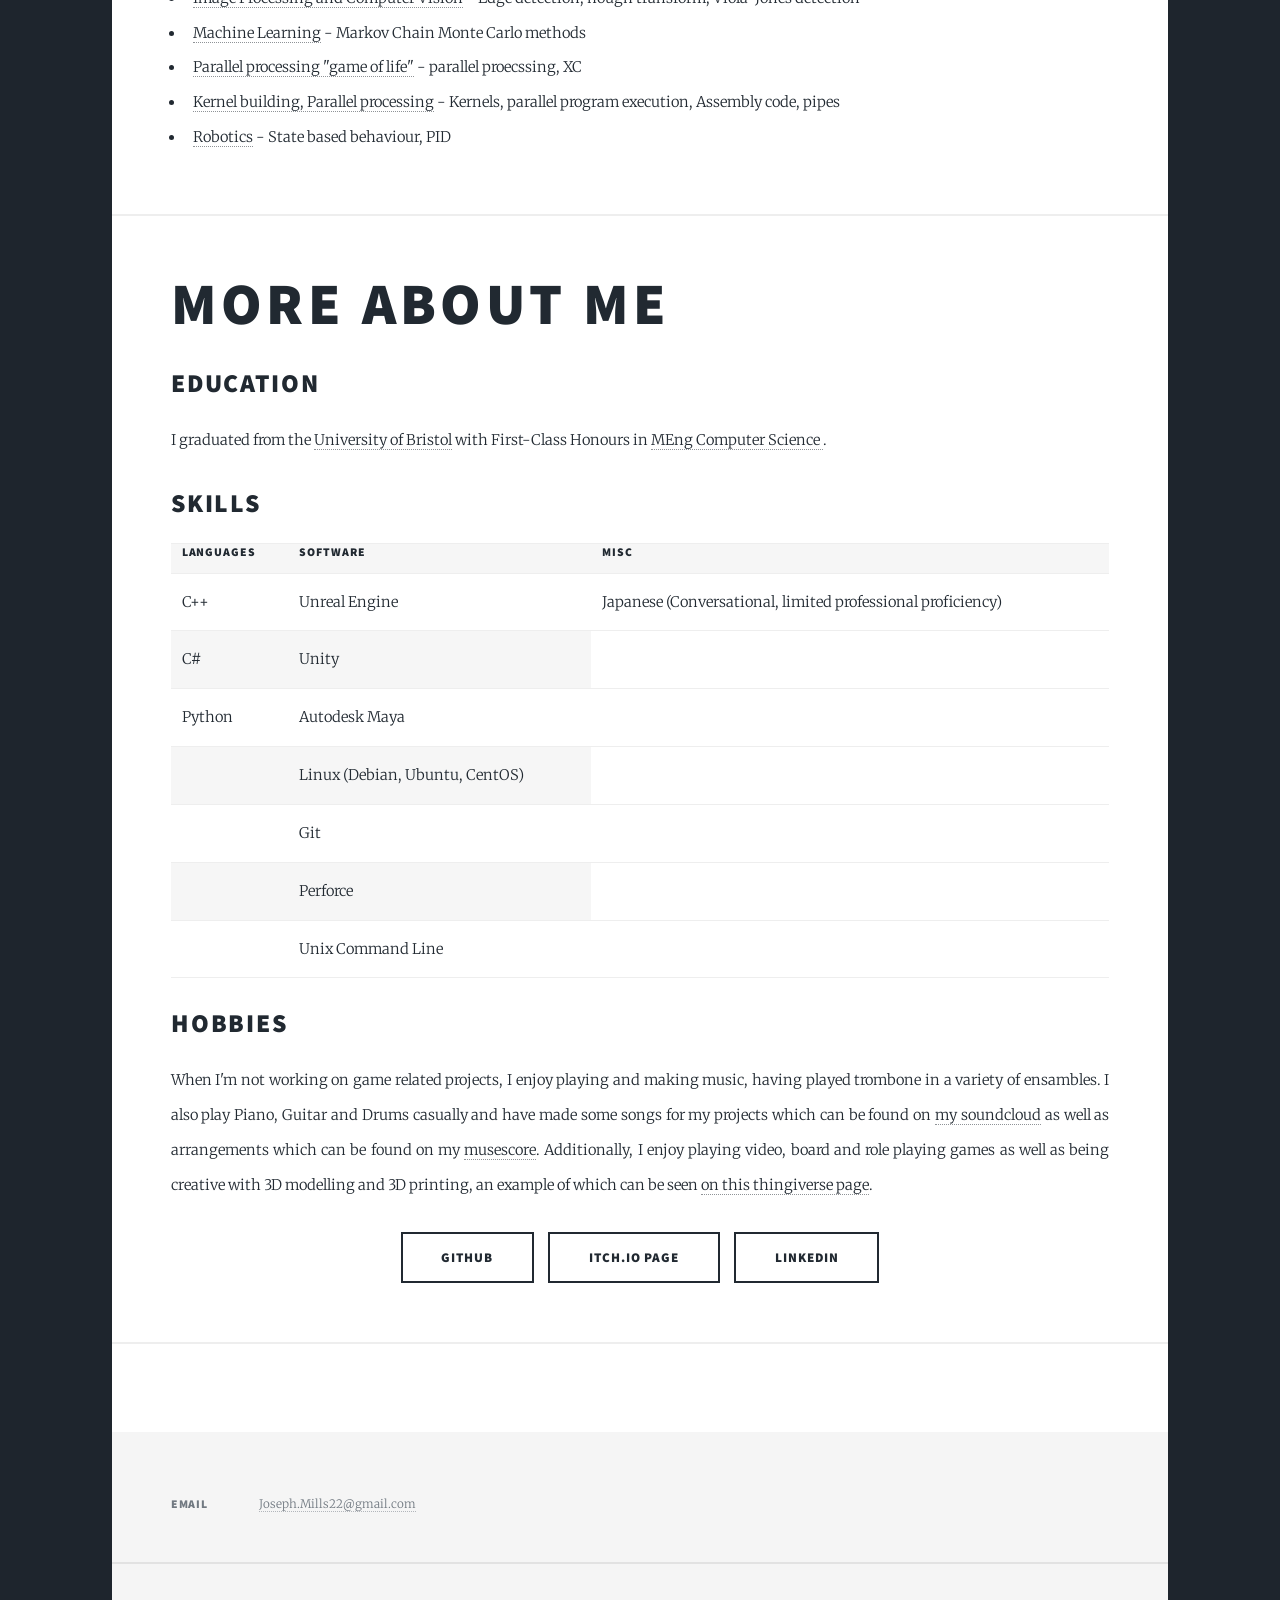
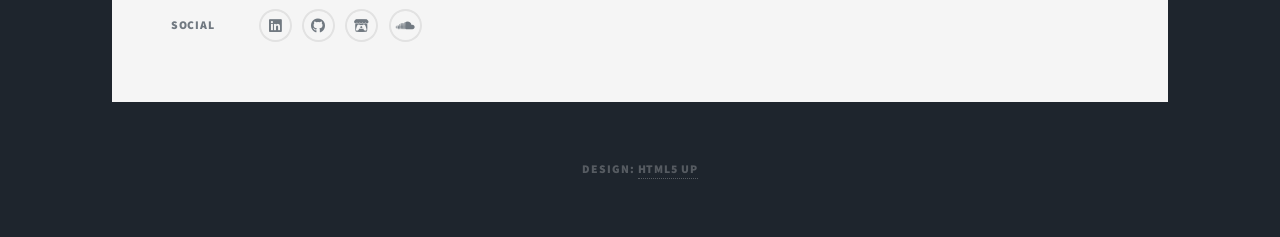
==== commit 0f6d2bed: "Re-ordering portfolio website to have more relevant work at higher in the page" ====
--- a/index.html
+++ b/index.html
@@ -59,70 +59,7 @@
 								<p>
 									I've been working in the games industry for 5+ years and have worked on a variety of projects from DLC, console ports to full production games.
 								</p>
-								<h2>Education</h2>
-								<p>
-									I graduated from the <a href=https://www.bristol.ac.uk/>University of Bristol</a> with First-Class Honours in <a href=http://www.bristol.ac.uk/study/undergraduate/computer-science/meng-comp-sci/> MEng Computer Science </a>.
-								</p>
-								<h2>Hobbies</h2>
-								<p>
-									When I'm not working on game related projects, I enjoy playing
-									and making music, having played trombone in a
-									variety of ensambles. I also play Piano, Guitar and Drums
-									casually and have made some songs for my projects which can be
-									found on <a href="https://soundcloud.com/plucky_tunes">my soundcloud</a> 
-									as well as arrangements which can be found on my <a href="https://musescore.com/user/22317731">musescore</a>.
-									Additionally, I enjoy playing video, board
-									and role playing games as well as being creative with 3D
-									modelling and 3D printing, an example of which can be seen
-									<a href=https://www.thingiverse.com/thing:4607211>on this thingiverse page</a>.
-								</p>
-								<ul class="actions special">
-									<li><a href="https://github.com/PerJoeAdAstra" class="button large">Github</a></li>
-									<li><a href="https://plucky.itch.io/" class="button large">Itch.io page</a></li>
-									<li><a href="https://www.linkedin.com/in/joseph-mills-perjoeadastra/" class="button large">LinkedIn</a></li>
-								</ul>
-							</article>
-
-							<article class="post featured">
-								<header class="major">
-									<h2>Skills</h2>
-								</header>
-								<table>
-									<tr>
-										<th>Languages</th>
-										<th>Software</th>
-										<th>Misc</th>
-									</tr>
-									<tr>
-										<td>C++</td>
-										<td>Unreal Engine</td>
-										<td>Japanese (Conversational, limited professional proficiency)</td>
-									</tr>
-								<tr>
-									<td>C#</td>
-									<td>Unity</td>
-								</tr>
-								<tr>
-									<td>Python</td>
-									<td>Autodesk Maya</td>
-								</tr>
-								<tr>
-									<td></td>
-									<td>Linux (Debian, Ubuntu, CentOS)</td>
-								</tr>
-								<tr>
-									<td></td>
-									<td>Git</td>
-								</tr>
-								<tr>
-									<td></td>
-									<td>Perforce</td>
-								</tr>
-								<tr>
-									<td></td>
-									<td>Unix Command Line</td>
-								</tr>
-								</table>
+
 							</article>
 
 						<h1>Professional work</h1>
@@ -212,9 +149,6 @@
 										<h2><a href="https://electrically-challenged.itch.io/amnesiapp">Amnesi.app</h2>
 									</header>
 									<a href="https://electrically-challenged.itch.io/amnesiapp" class="image fit"><img src="images/Amnesiapp.gif" alt="" /></a>
-									<p>
-										Amnesiapp is a
-									</p>
 									<p>
 										Created by a team of 3 called "Electrically Challenged" in 48 hours
 										as part of the 2021 GMTK "Joined Together" GameJam.
@@ -366,6 +300,72 @@
 								</header>
 							</section>
 
+							<section>
+								<h1>More about me</h1>
+								<h2>Education</h2>
+								<p>
+									I graduated from the <a href=https://www.bristol.ac.uk/>University of Bristol</a> with First-Class Honours in <a href=http://www.bristol.ac.uk/study/undergraduate/computer-science/meng-comp-sci/> MEng Computer Science </a>.
+								</p>
+
+								<h2>Skills</h2>
+								<table>
+									<tr>
+										<th>Languages</th>
+										<th>Software</th>
+										<th>Misc</th>
+									</tr>
+									<tr>
+										<td>C++</td>
+										<td>Unreal Engine</td>
+										<td>Japanese (Conversational, limited professional proficiency)</td>
+									</tr>
+									<tr>
+										<td>C#</td>
+										<td>Unity</td>
+									</tr>
+									<tr>
+										<td>Python</td>
+										<td>Autodesk Maya</td>
+									</tr>
+									<tr>
+										<td></td>
+										<td>Linux (Debian, Ubuntu, CentOS)</td>
+									</tr>
+									<tr>
+										<td></td>
+										<td>Git</td>
+									</tr>
+									<tr>
+										<td></td>
+										<td>Perforce</td>
+									</tr>
+									<tr>
+										<td></td>
+										<td>Unix Command Line</td>
+									</tr>
+								</table>
+
+
+								<h2>Hobbies</h2>
+									<p>
+										When I'm not working on game related projects, I enjoy playing
+										and making music, having played trombone in a
+										variety of ensambles. I also play Piano, Guitar and Drums
+										casually and have made some songs for my projects which can be
+										found on <a href="https://soundcloud.com/plucky_tunes">my soundcloud</a> 
+										as well as arrangements which can be found on my <a href="https://musescore.com/user/22317731">musescore</a>.
+										Additionally, I enjoy playing video, board
+										and role playing games as well as being creative with 3D
+										modelling and 3D printing, an example of which can be seen
+										<a href=https://www.thingiverse.com/thing:4607211>on this thingiverse page</a>.
+									</p>
+									<ul class="actions special">
+										<li><a href="https://github.com/PerJoeAdAstra" class="button large">Github</a></li>
+										<li><a href="https://plucky.itch.io/" class="button large">Itch.io page</a></li>
+										<li><a href="https://www.linkedin.com/in/joseph-mills-perjoeadastra/" class="button large">LinkedIn</a></li>
+									</ul>
+							</section>
+
 							<!-- Footer -->
 							<footer>
 							</footer>
@@ -377,7 +377,7 @@
 						<section class="split contact">
 							<section>
 								<h3>Email</h3>
-								<p><a href="#">Jm16577@alumni.bristol.ac.uk</a></p>
+								<p><a href="#">Joseph.Mills22@gmail.com</a></p>
 							</section>
 							<section>
 								<h3>Social</h3>
--- a/assets/css/main.css
+++ b/assets/css/main.css
@@ -116,7 +116,7 @@
 /* Type */
 
 	html {
-		font-size: 16pt;
+		font-size: 12pt;
 	}
 
 		@media screen and (max-width: 1680px) {
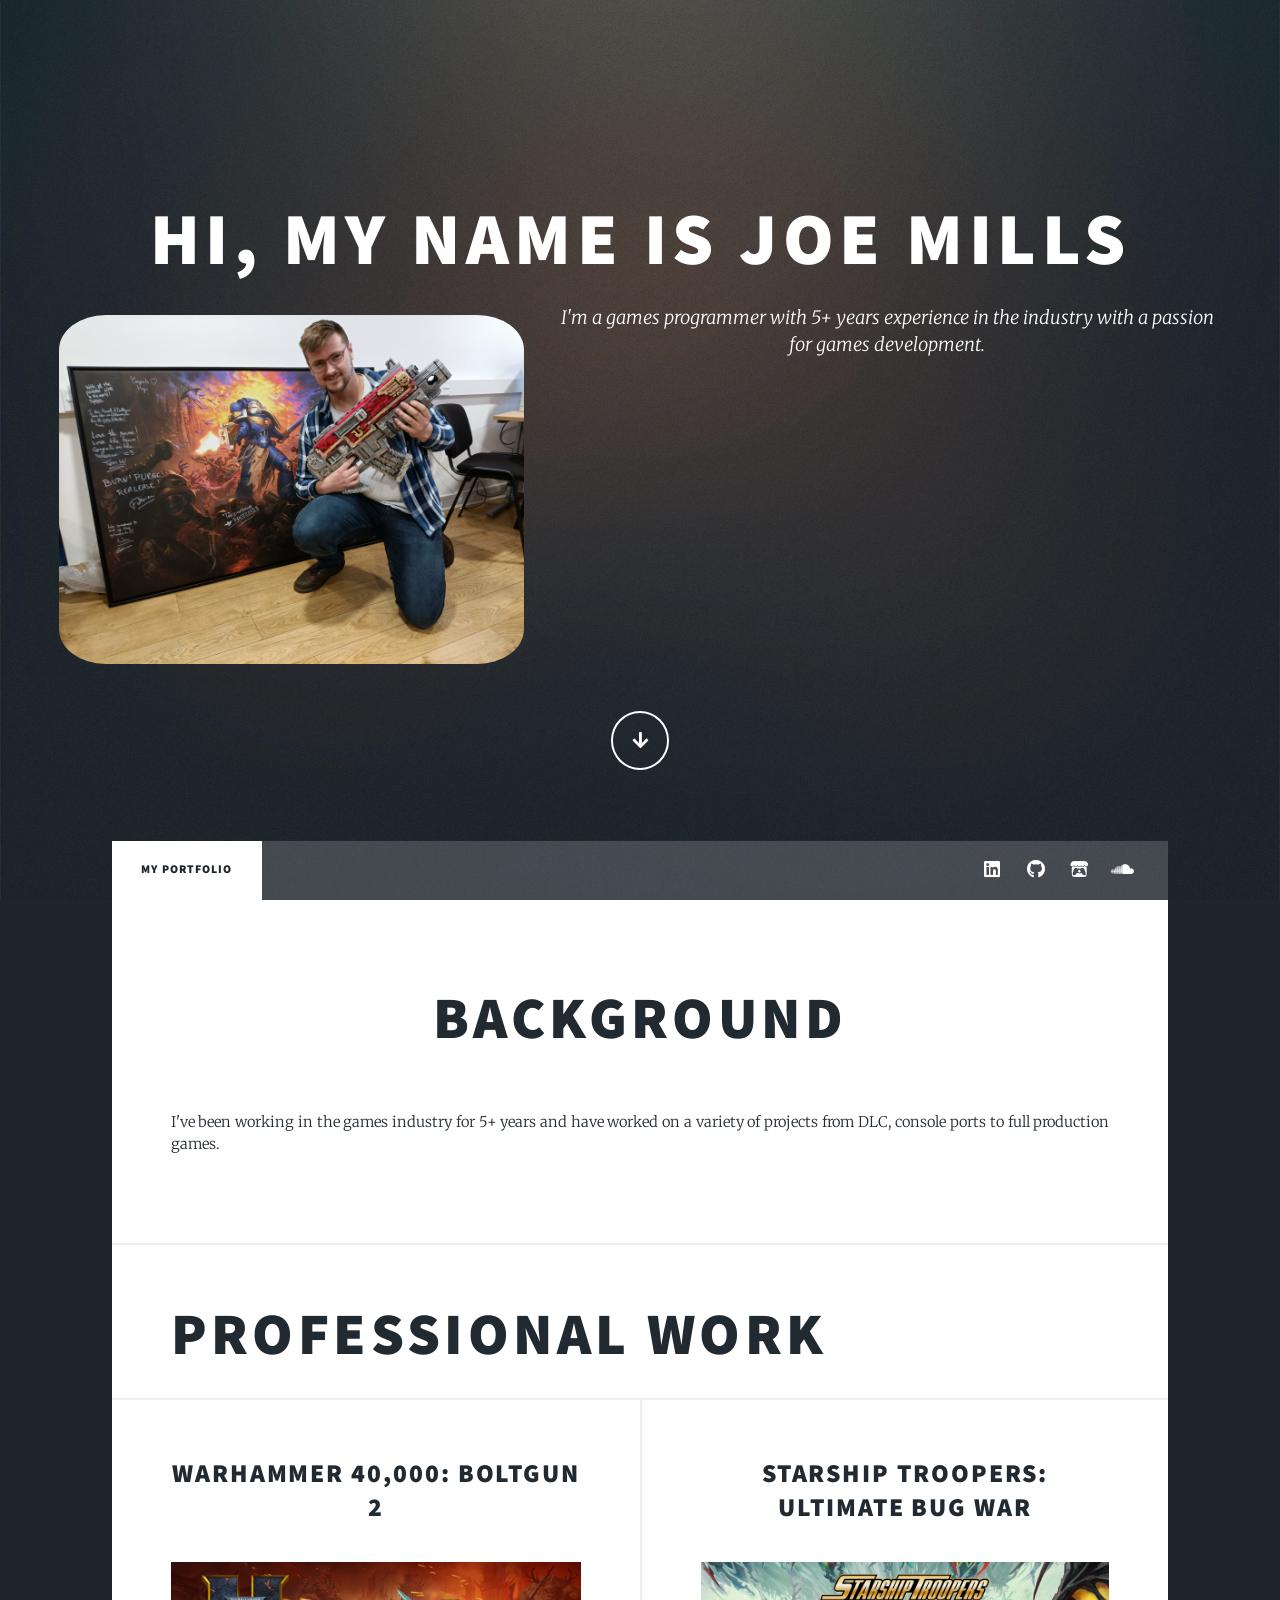
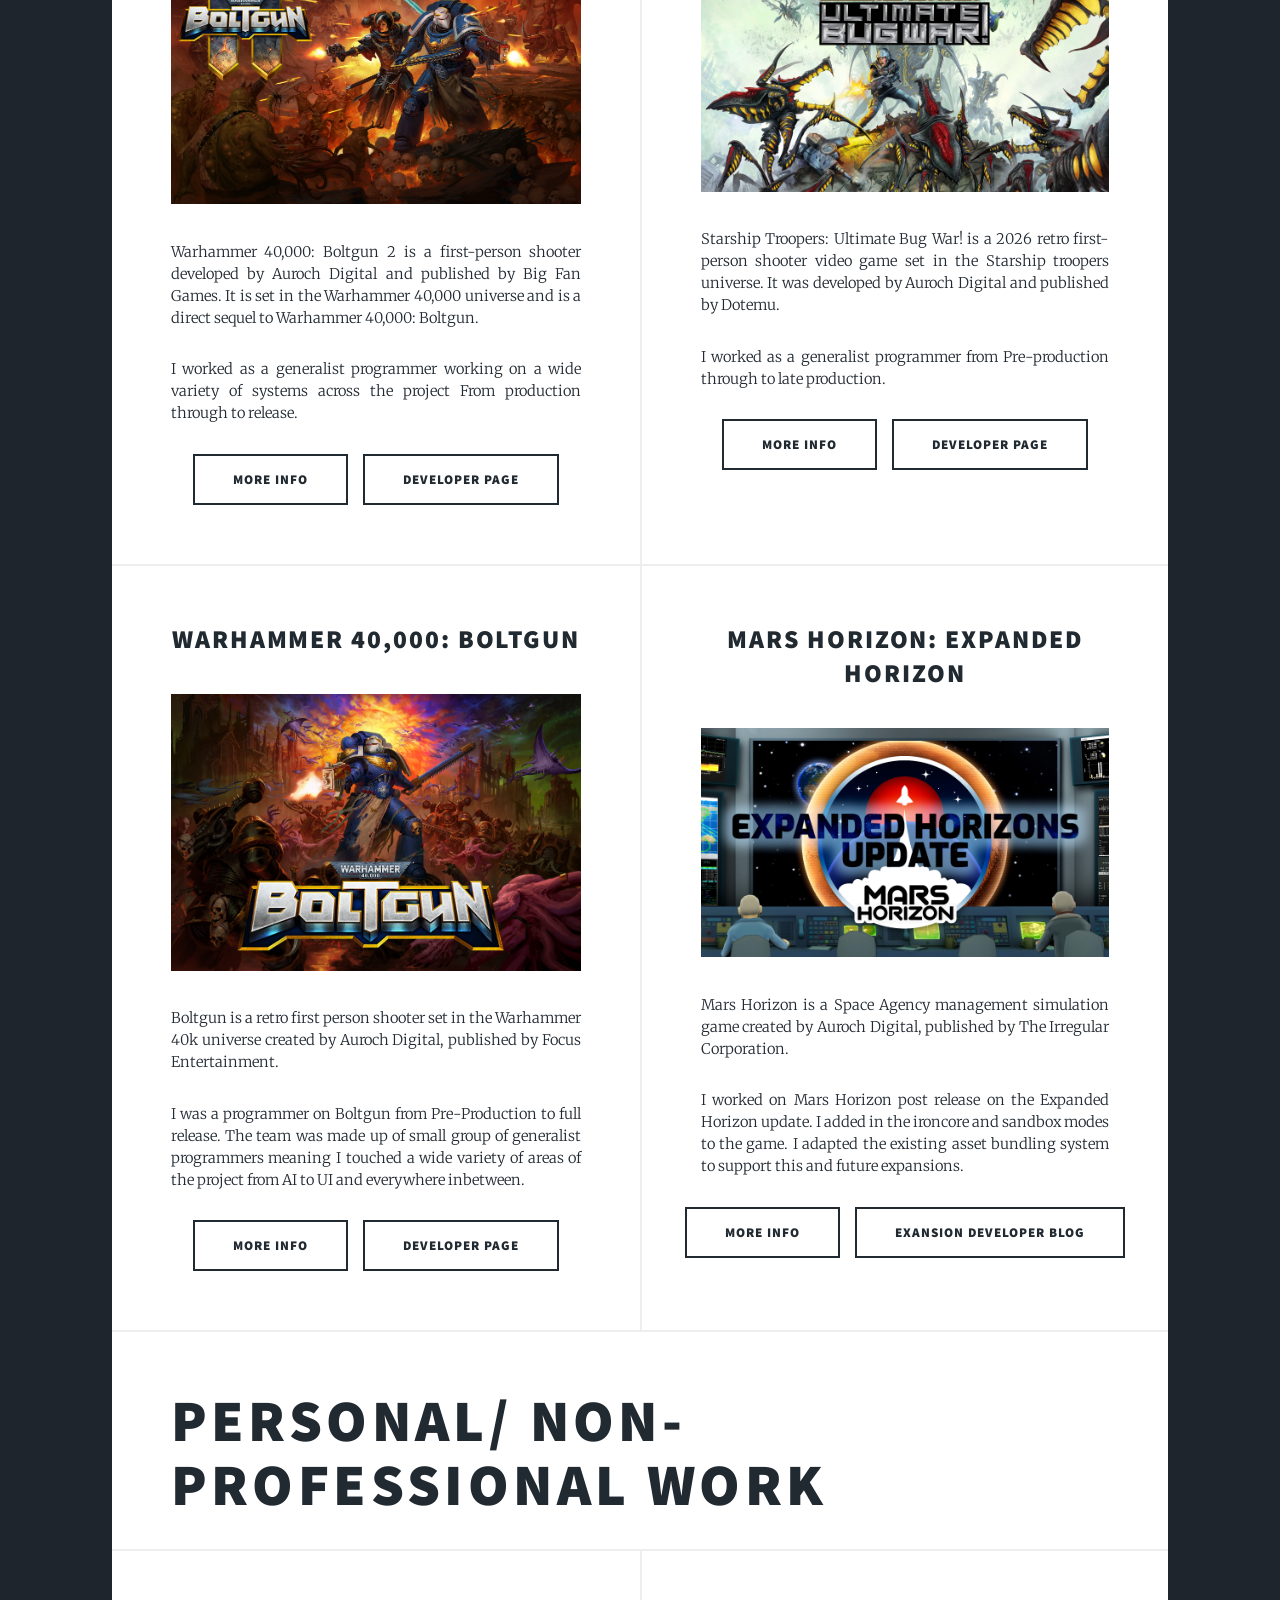
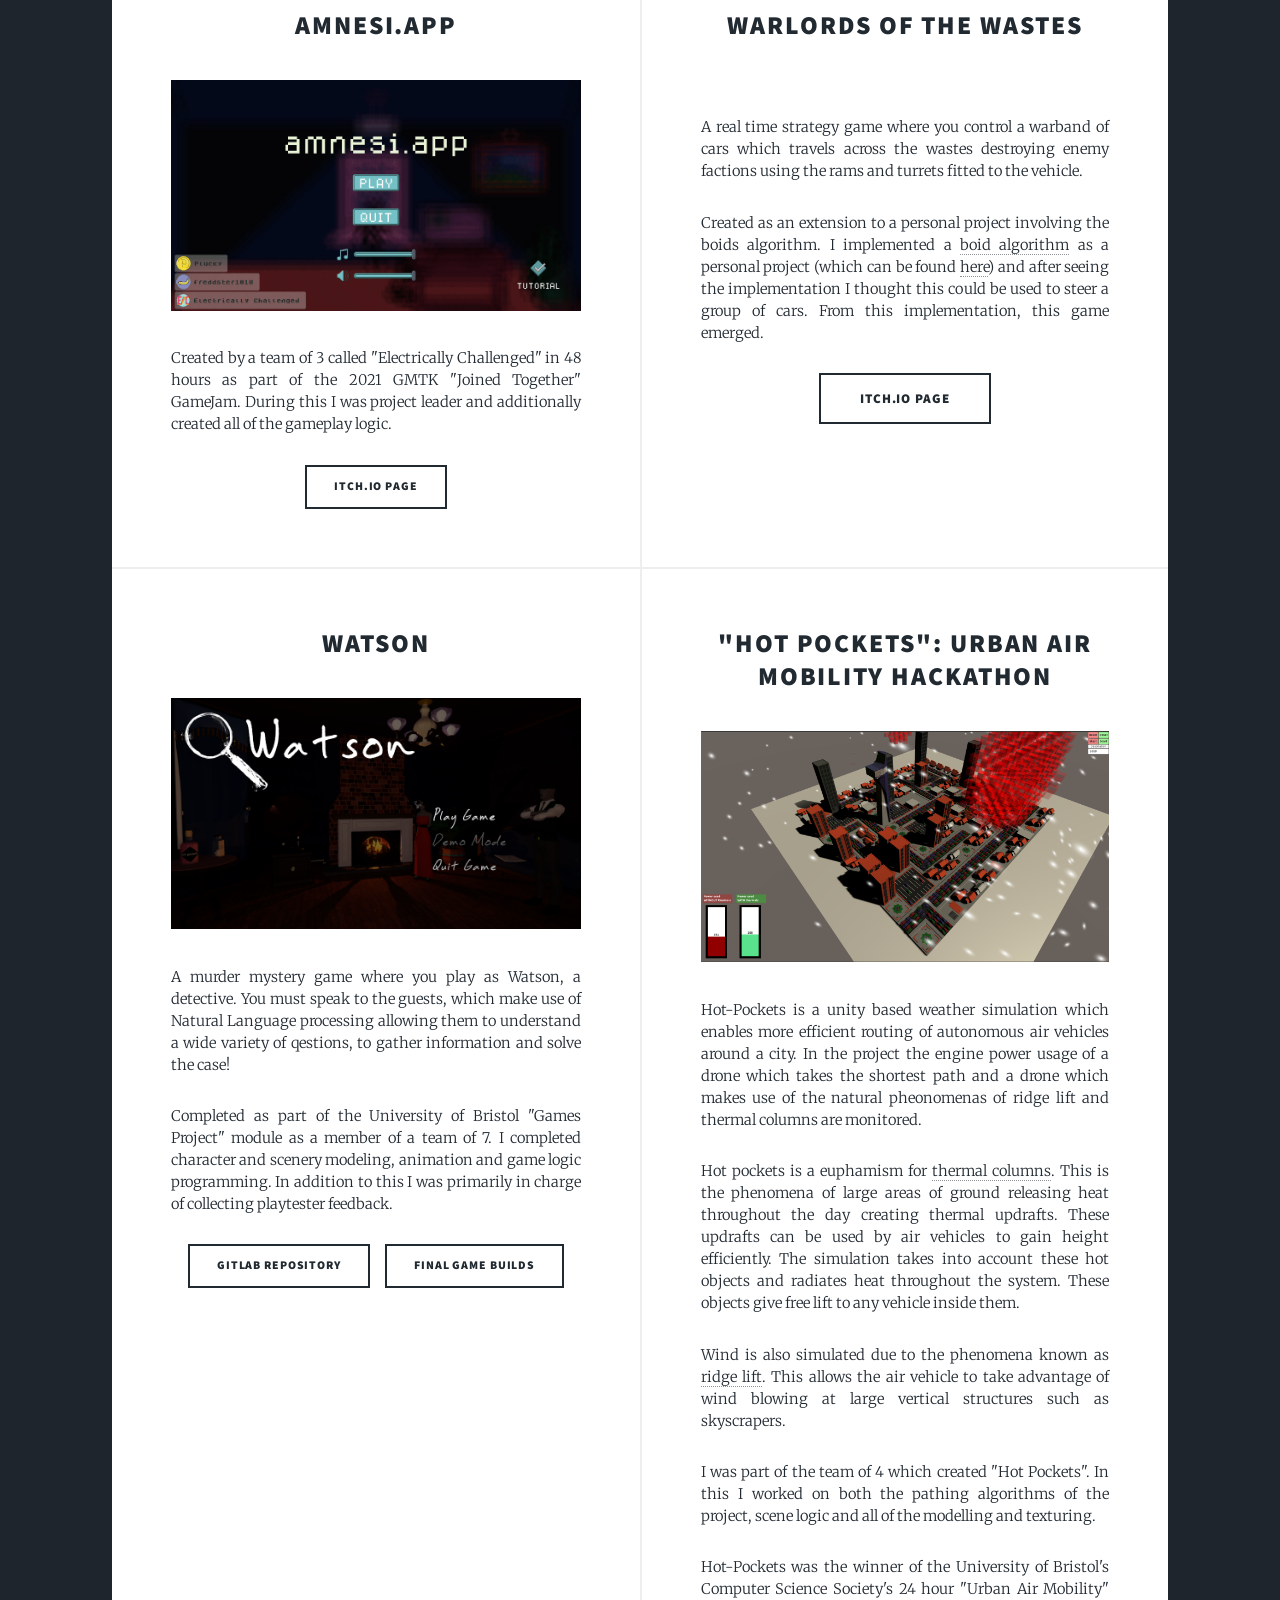
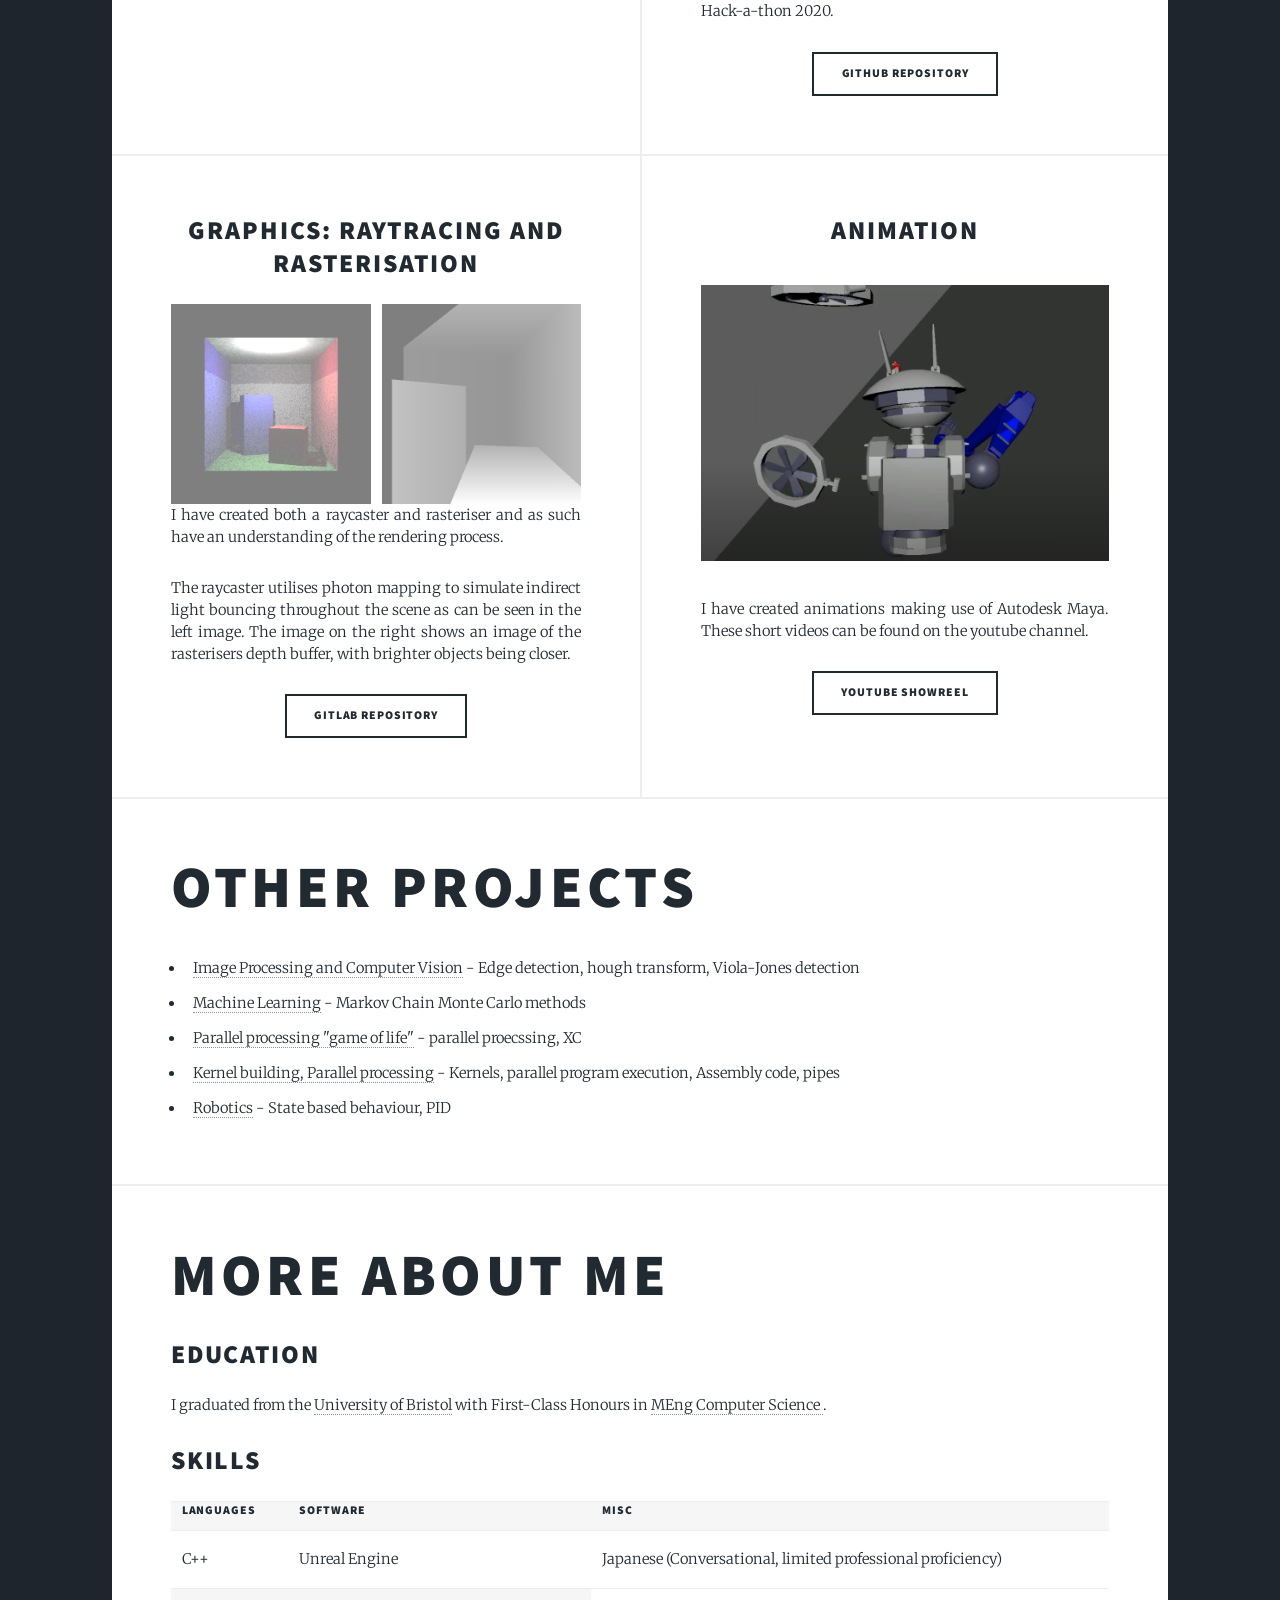
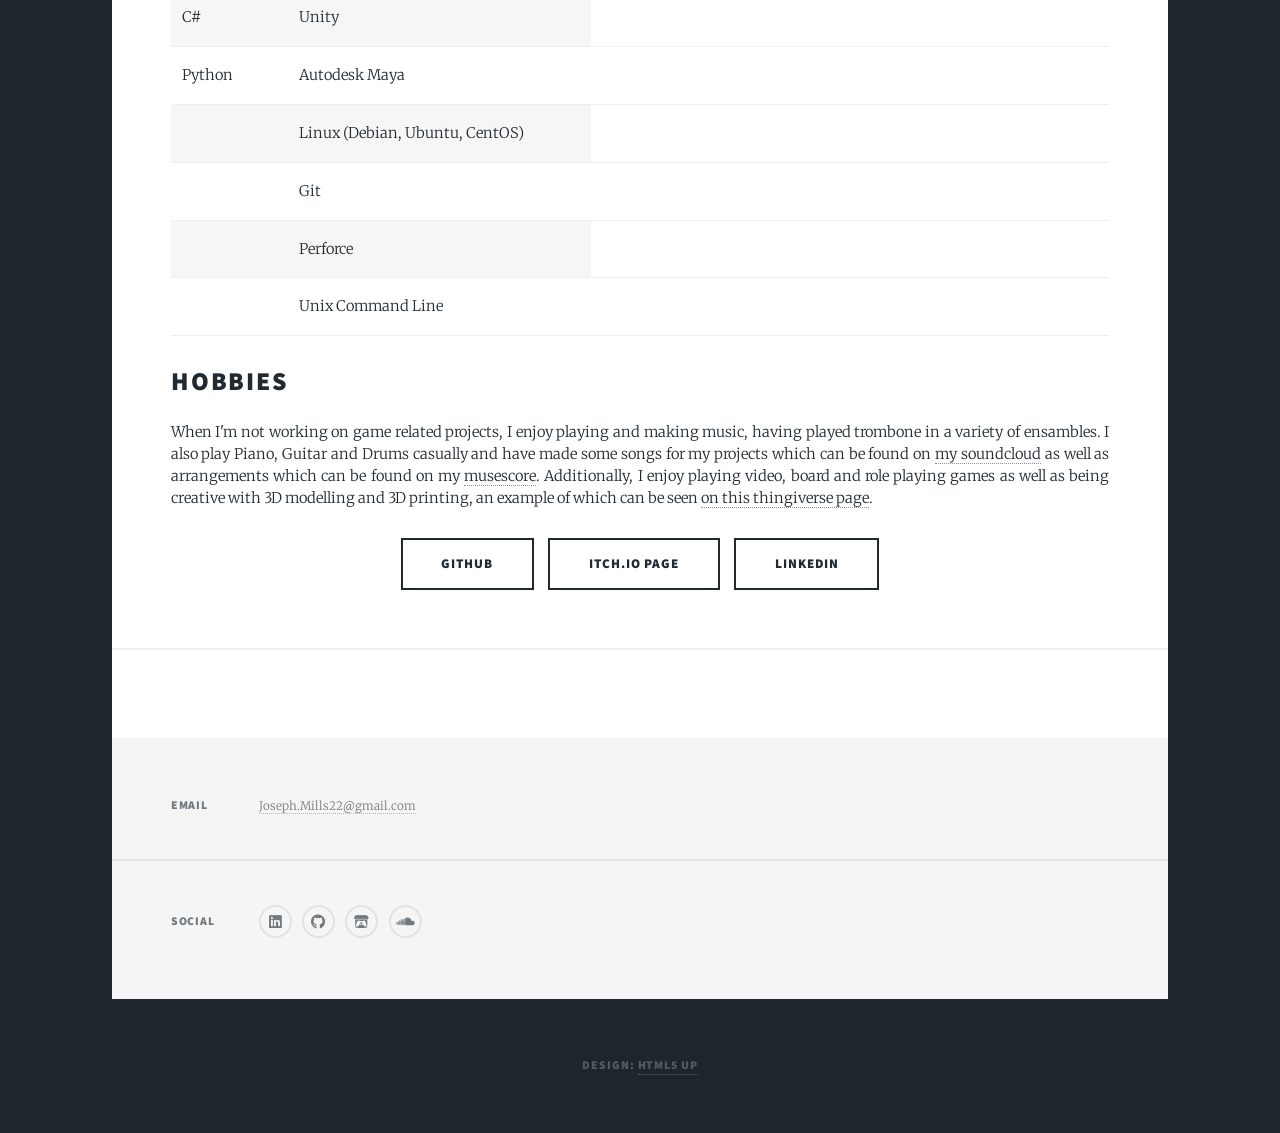
==== commit ef0dd8d8: "Fixing Boltgun page link no longer working" ====
--- a/index.html
+++ b/index.html
@@ -103,9 +103,9 @@
 
 								<article>
 									<header>
-										<h2><a href="boltgun.html">Warhammer 40,000: Boltgun</a></h2>
-									</header>
-									<a href="boltgun.html" class="image fit"><img src="images/Boltgun.png" alt="" /></a>
+										<h2><a href="Boltgun.html">Warhammer 40,000: Boltgun</a></h2>
+									</header>
+									<a href="Boltgun.html" class="image fit"><img src="images/Boltgun.png" alt="" /></a>
 									<p>
 										Boltgun is a retro first person shooter set in the Warhammer 40k universe created by Auroch Digital, published by Focus Entertainment.
 									</p>
--- a/assets/css/main.css
+++ b/assets/css/main.css
@@ -178,6 +178,8 @@
 	p {
 		text-align: justify;
 		margin: 0 0 2rem 0;
+		line-height: 1.5;
+
 	}
 
 	h1, h2, h3, h4, h5, h6 {
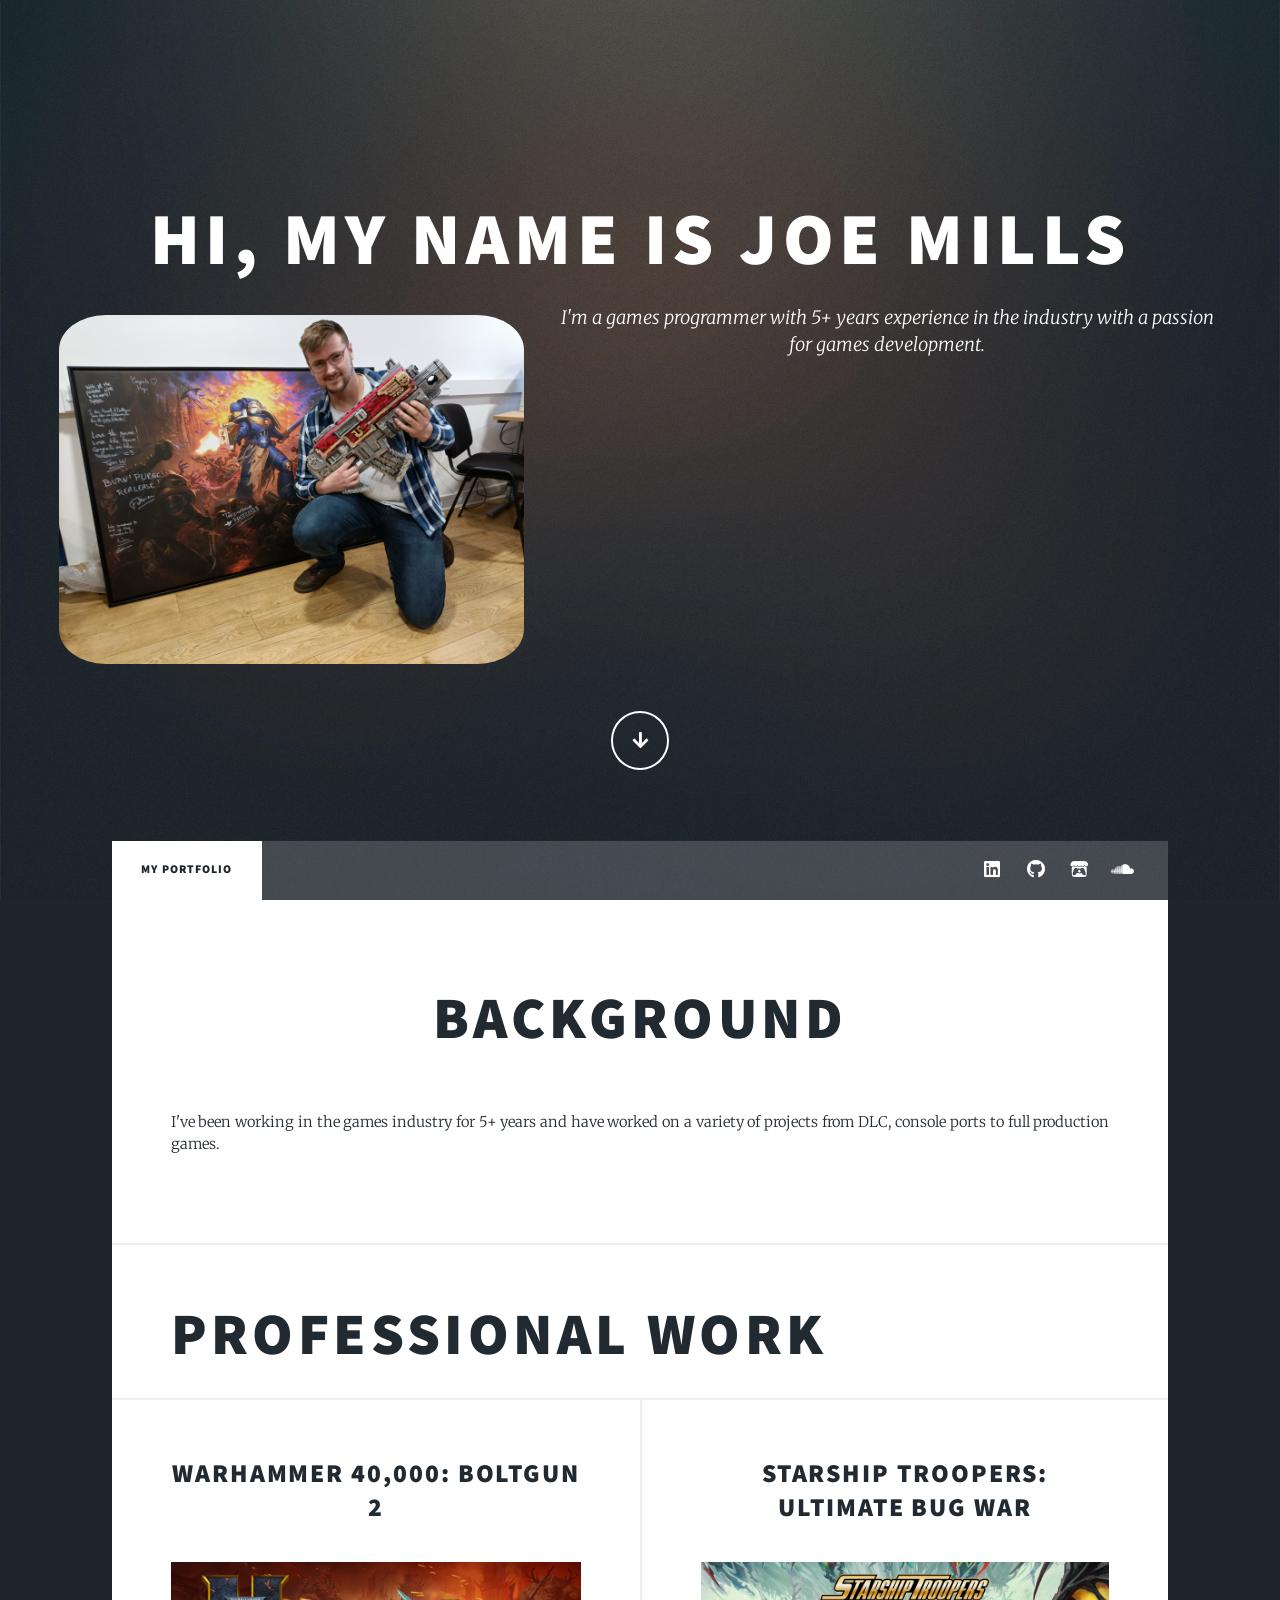
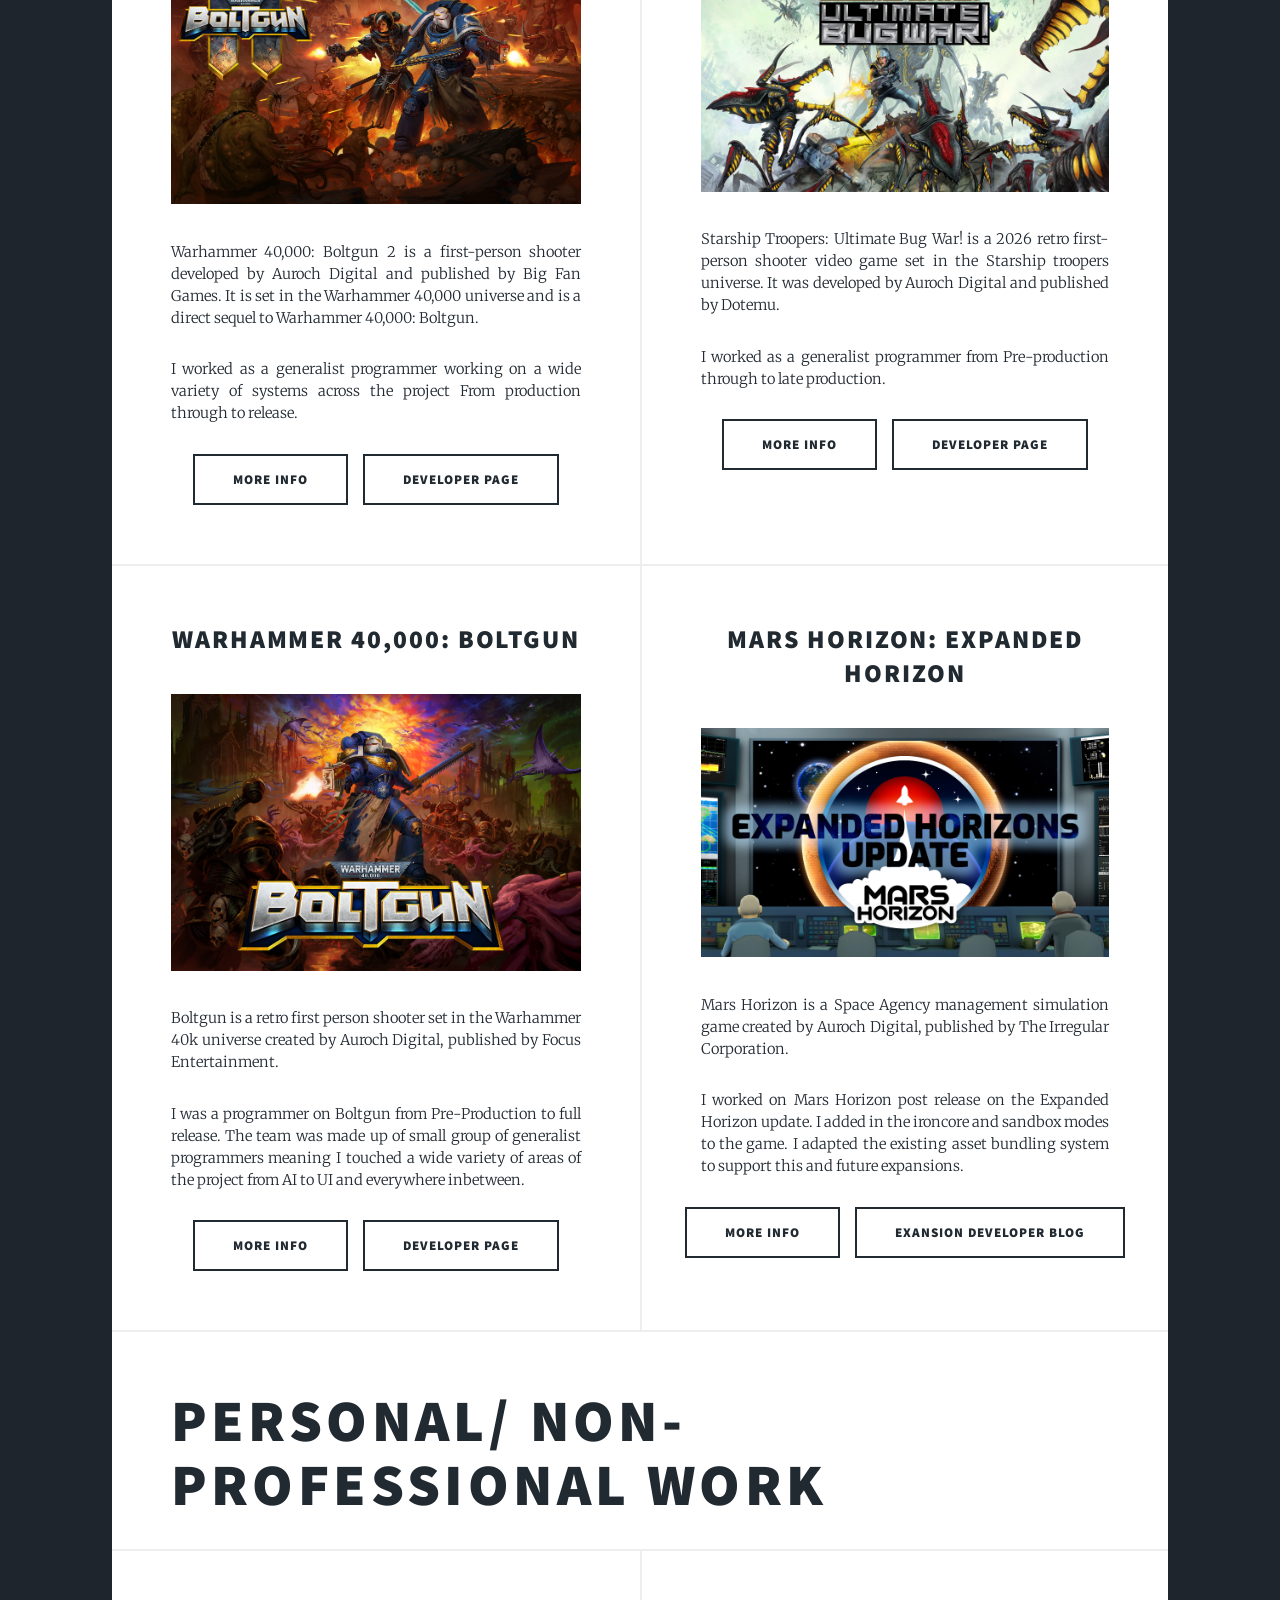
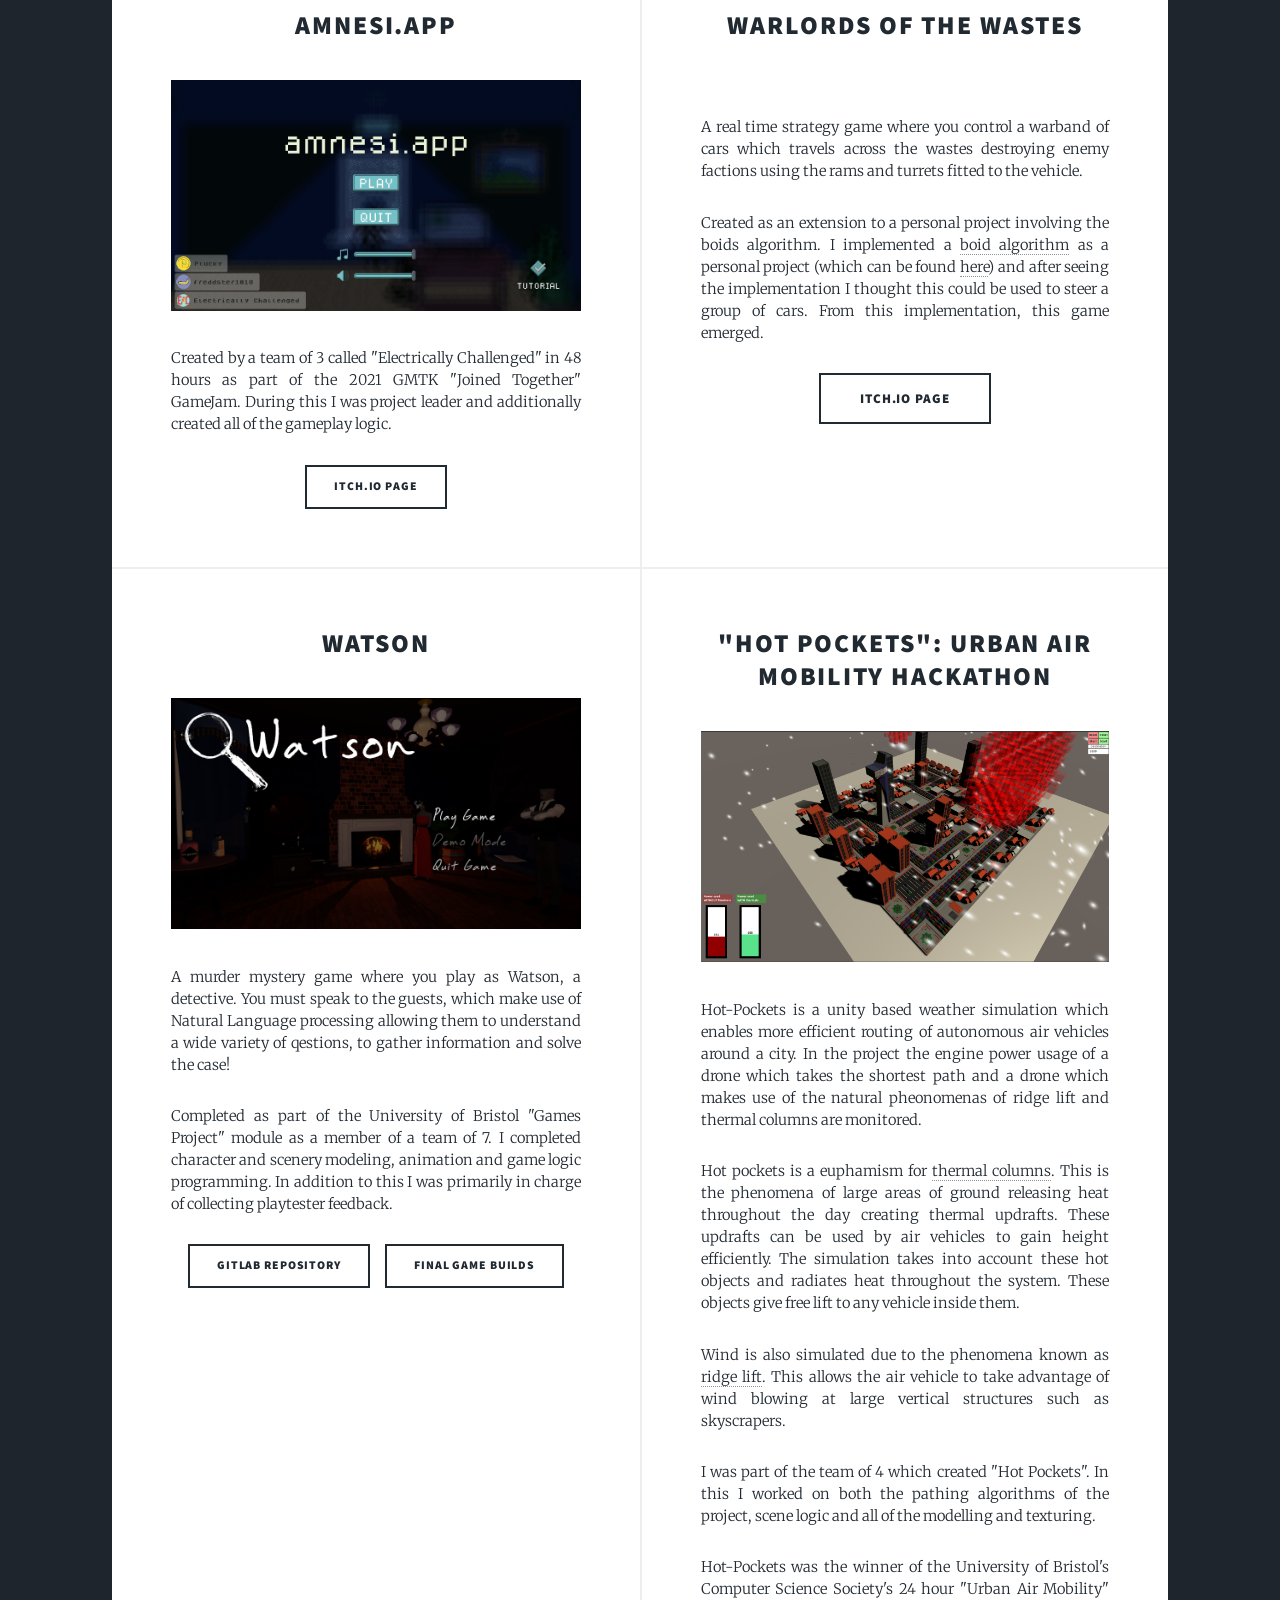
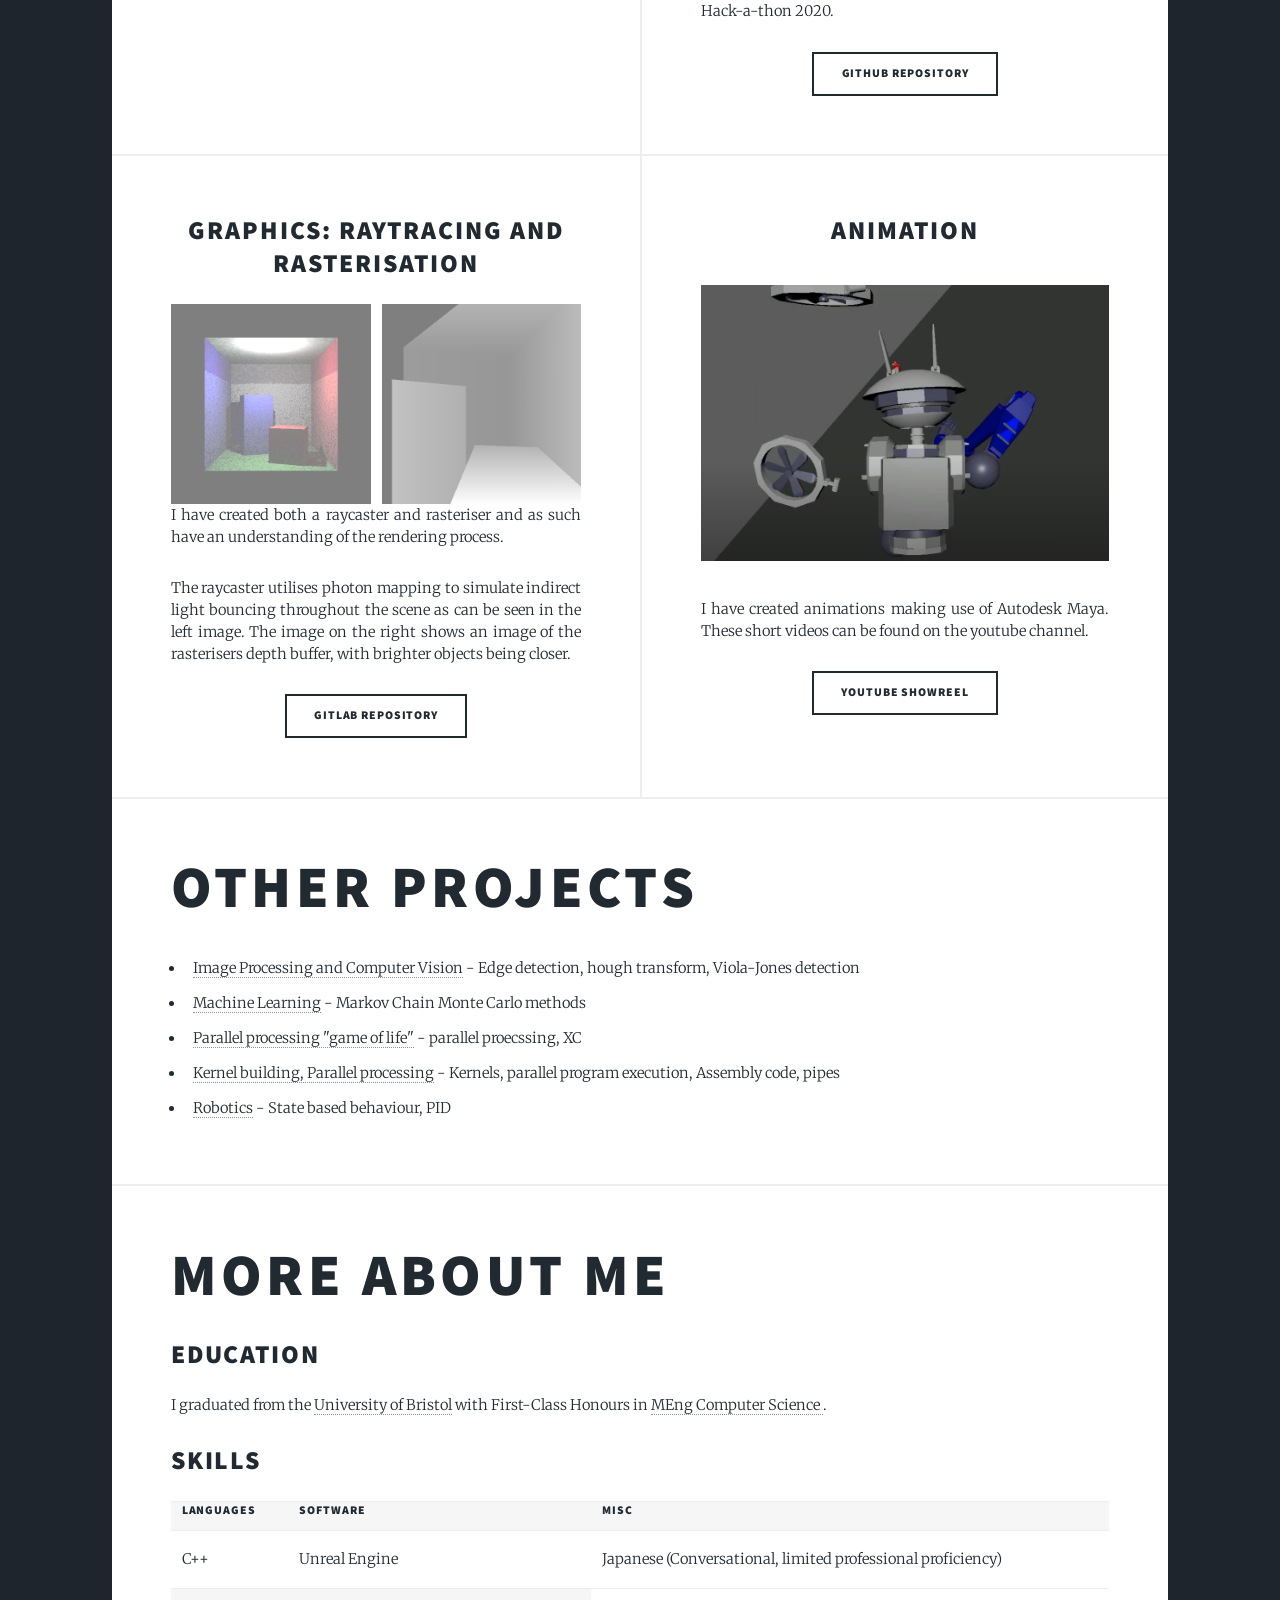
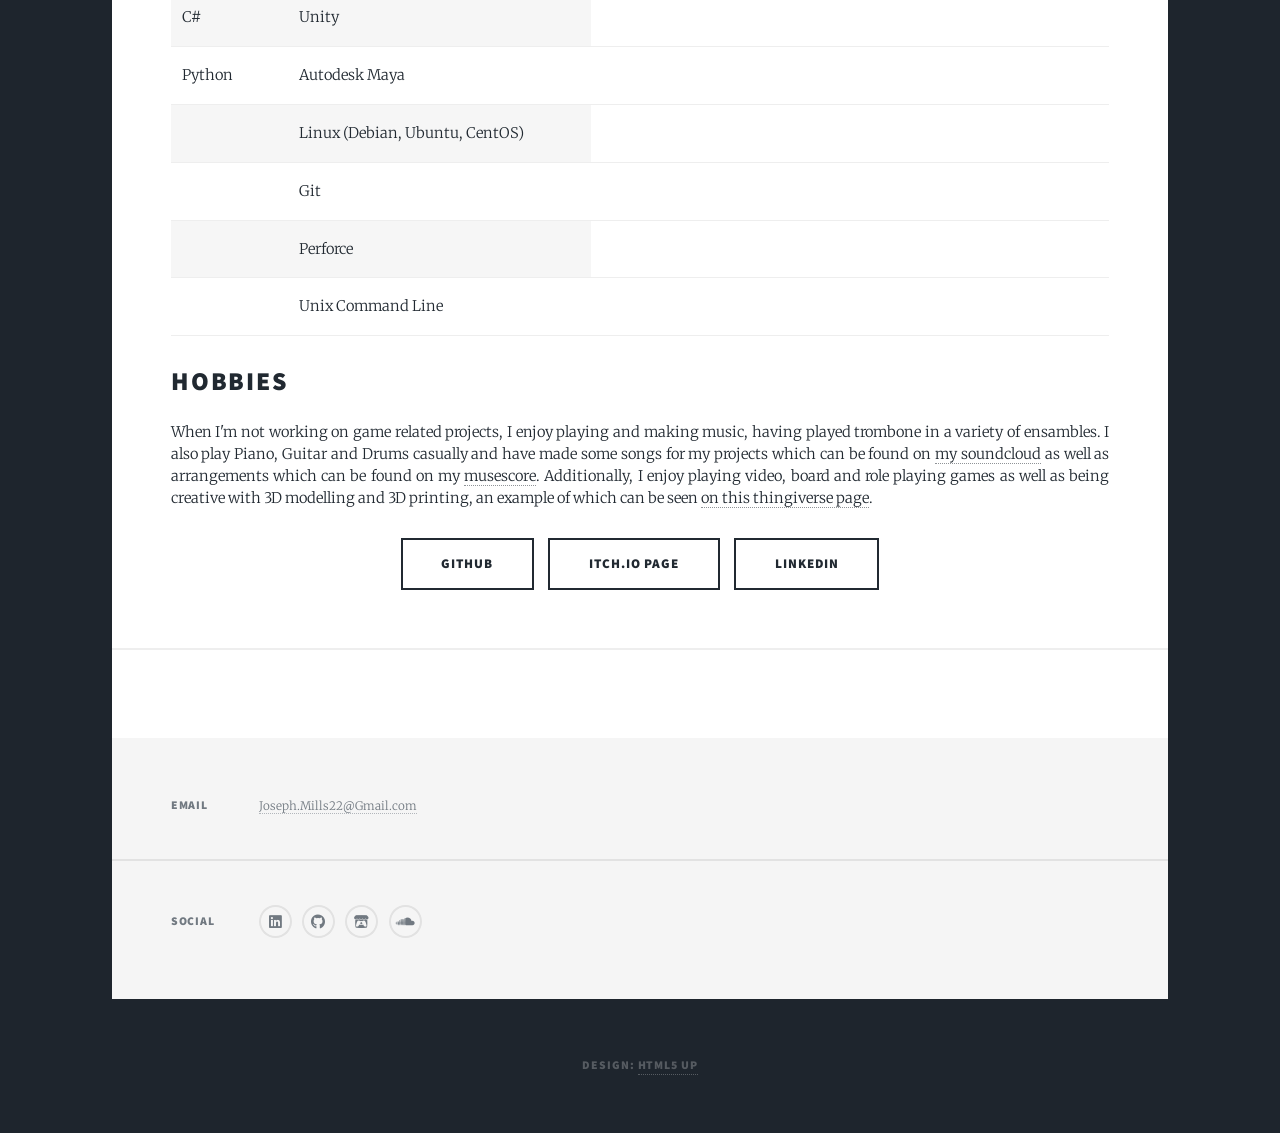
==== commit 30e8a25d: "Adding technologies to pages. Updating work descriptions" ====
--- a/index.html
+++ b/index.html
@@ -377,7 +377,7 @@
 						<section class="split contact">
 							<section>
 								<h3>Email</h3>
-								<p><a href="#">Joseph.Mills22@gmail.com</a></p>
+								<p><a href="#">Joseph.Mills22@Gmail.com</a></p>
 							</section>
 							<section>
 								<h3>Social</h3>
